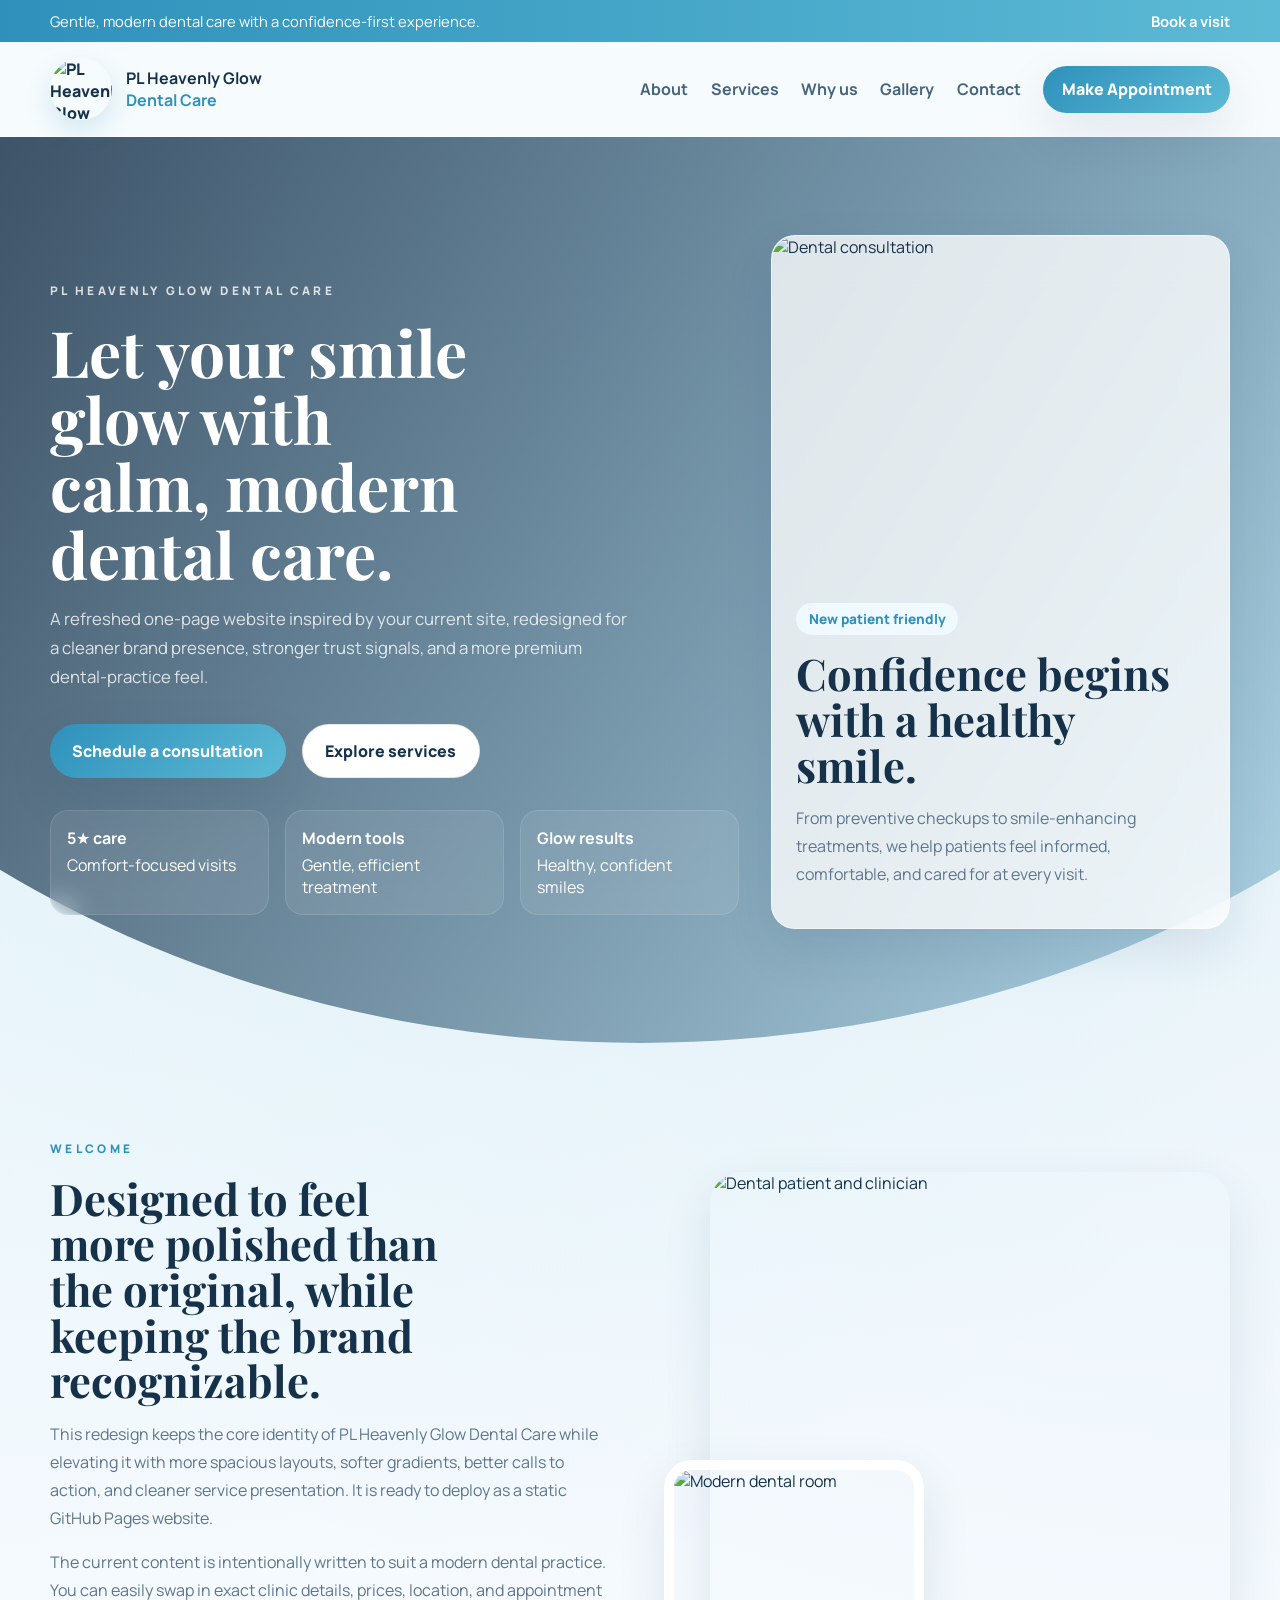
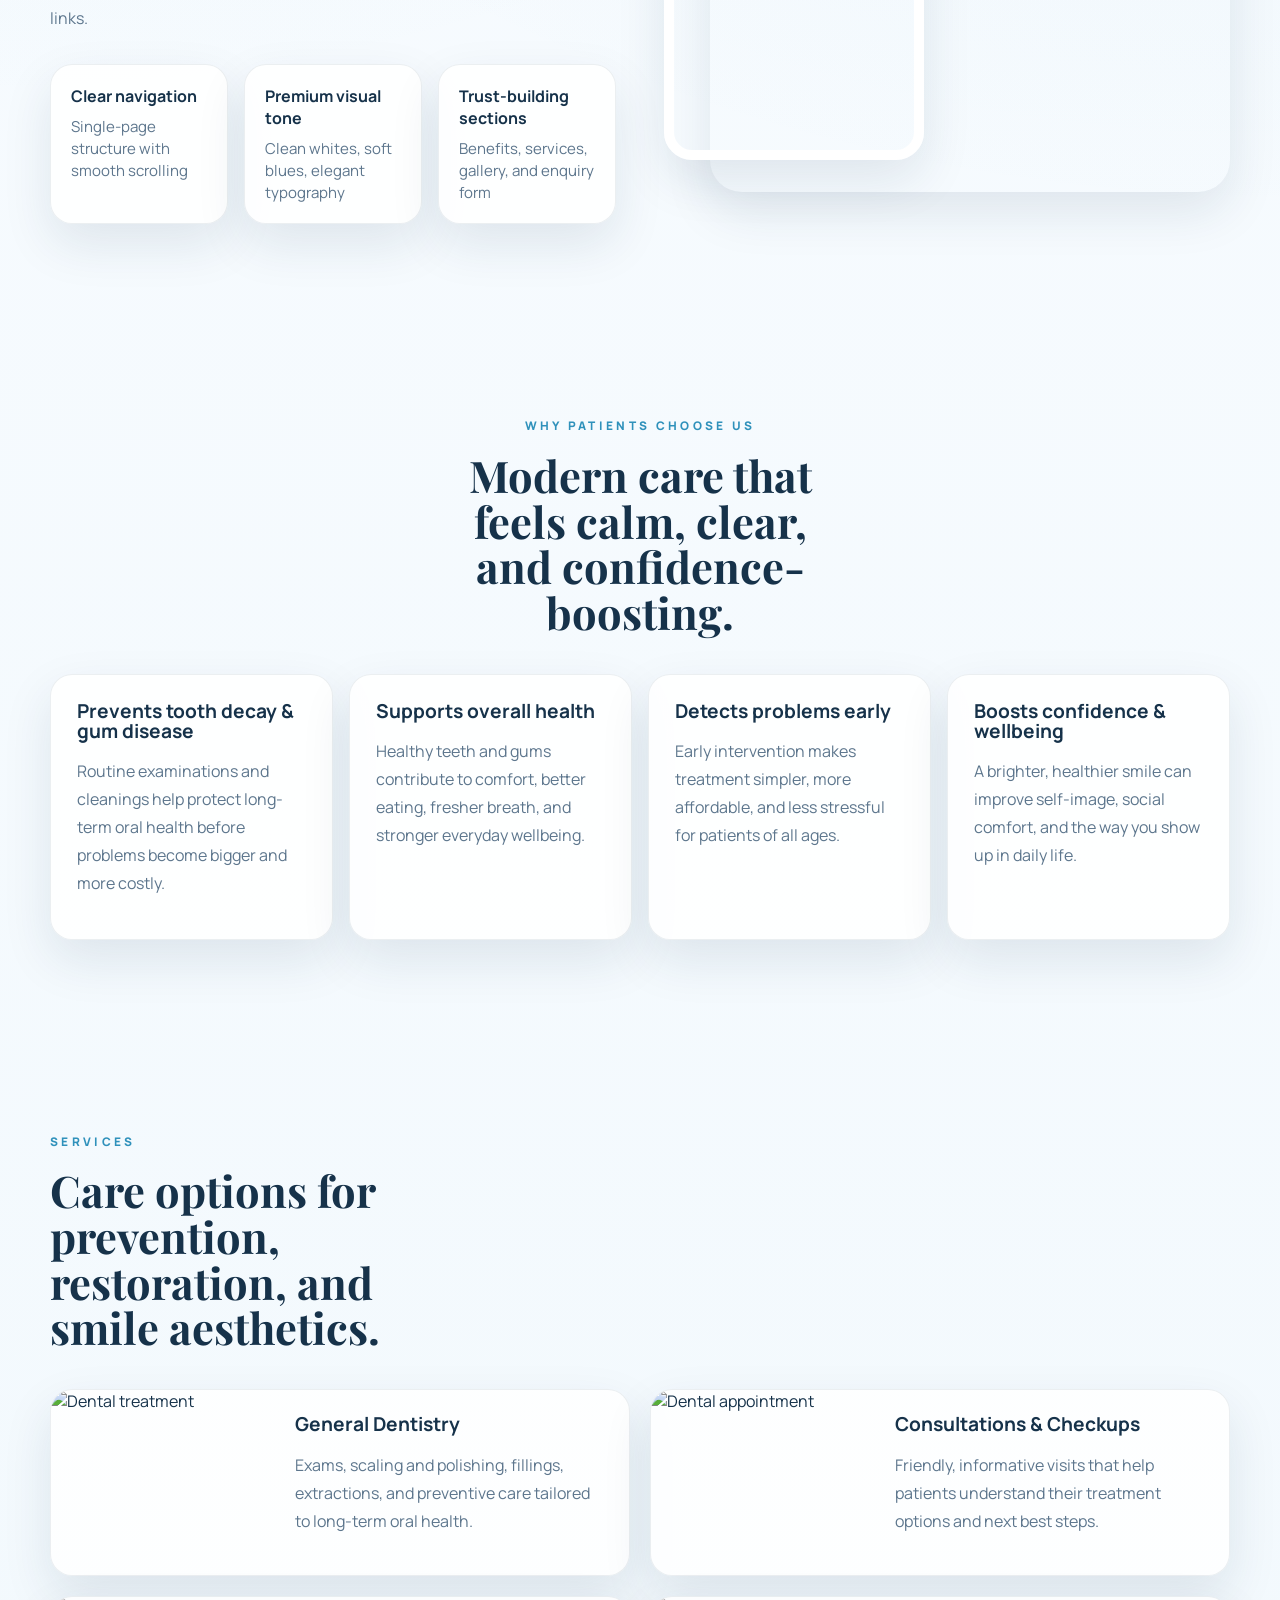
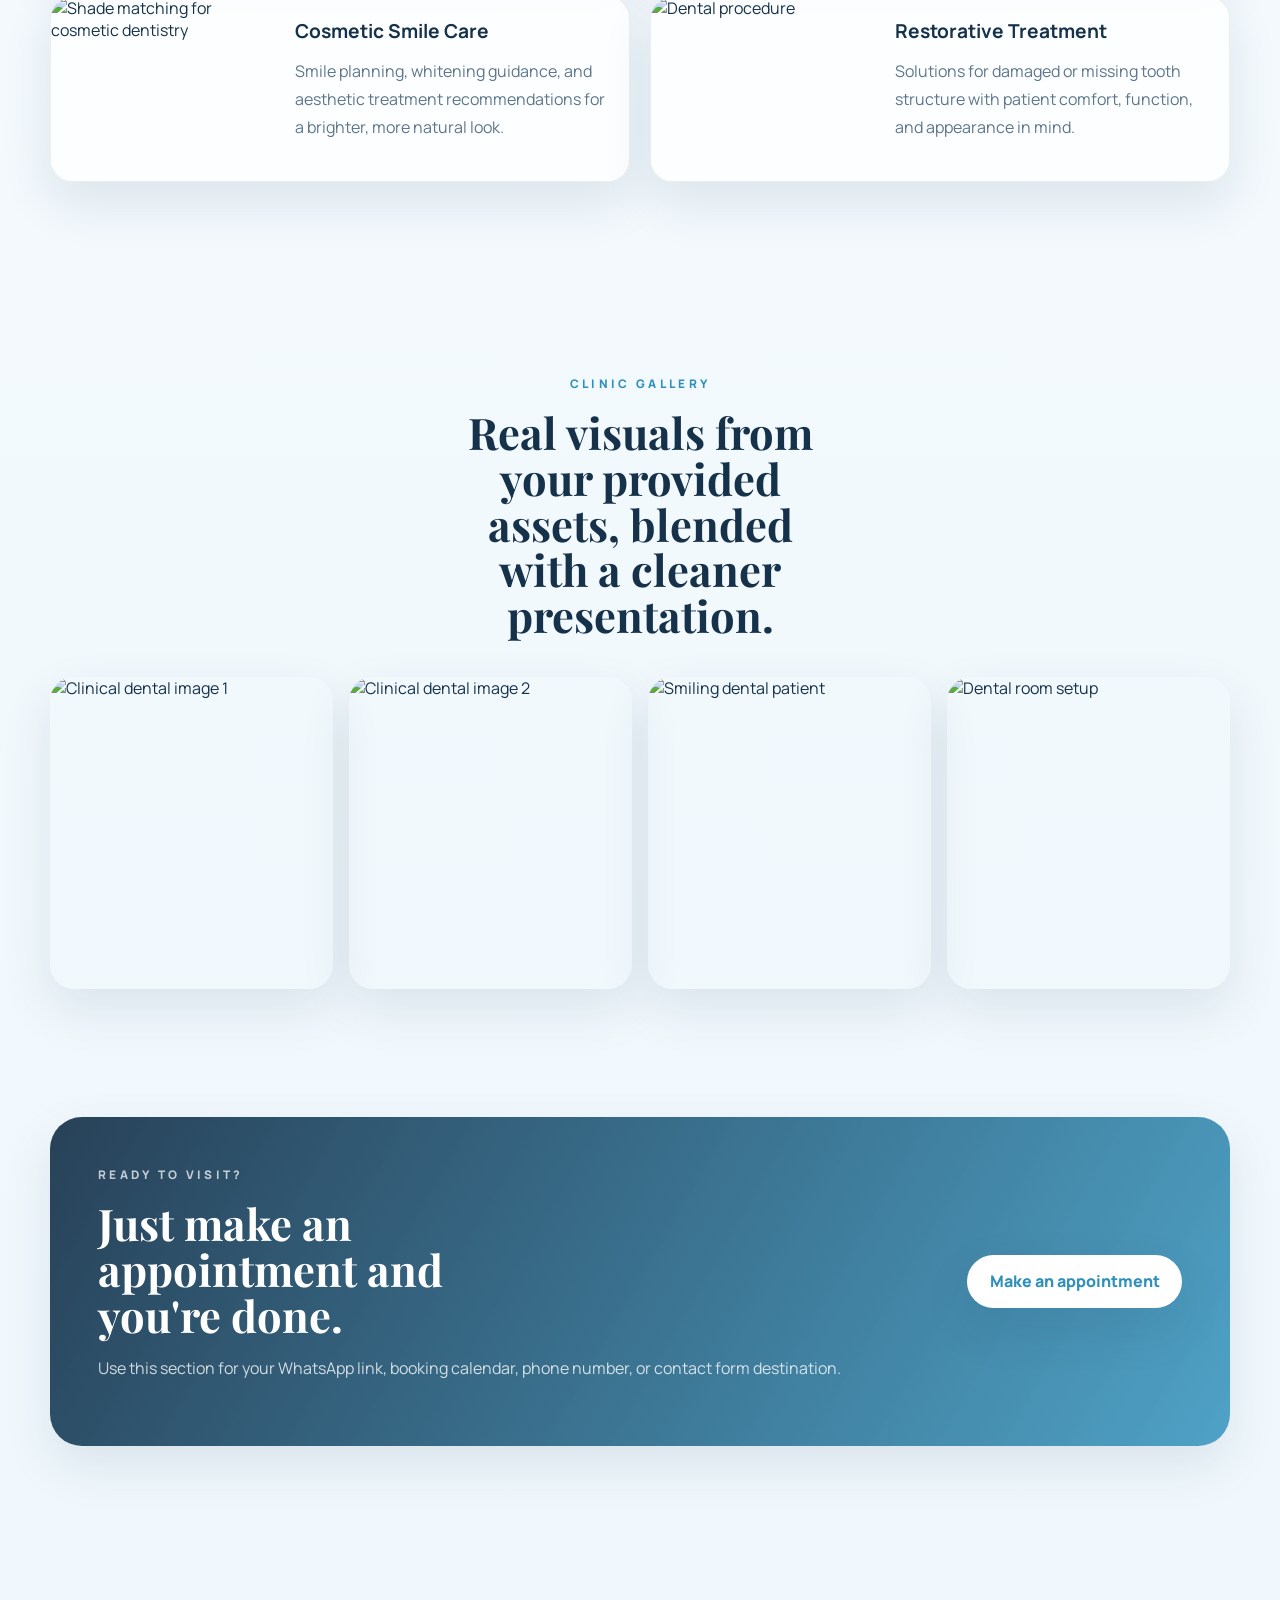
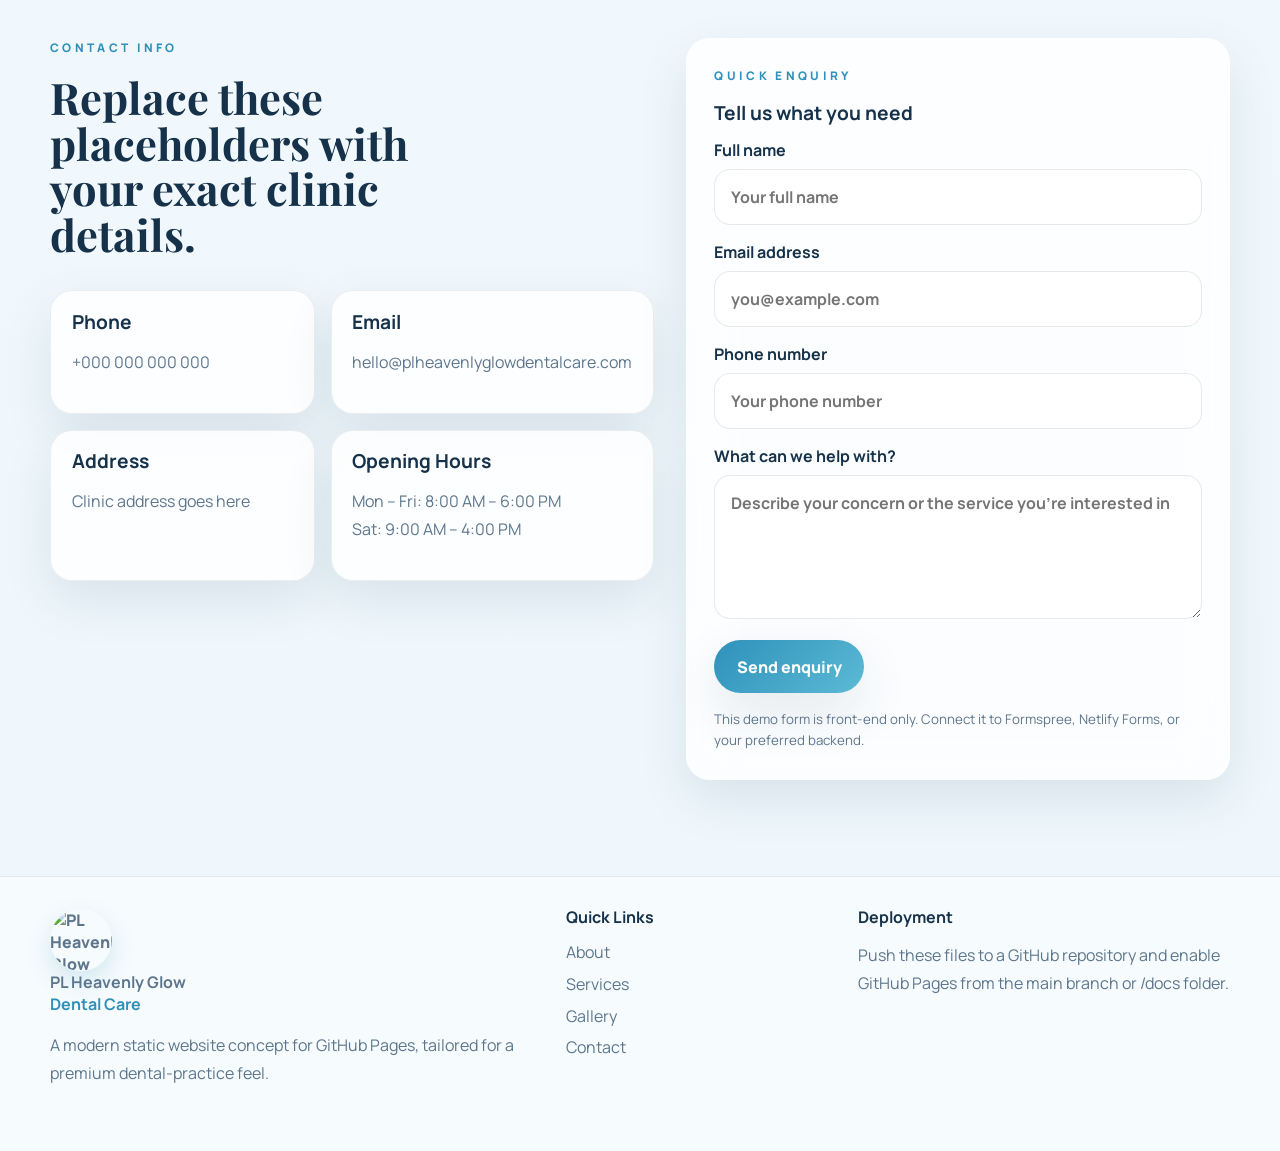
==== index.html @ 5d38bbb1 "Add files via upload" ====
<!doctype html>
<html lang="en">
<head>
  <meta charset="UTF-8" />
  <meta name="viewport" content="width=device-width, initial-scale=1.0" />
  <title>PL Heavenly Glow Dental Care</title>
  <meta name="description" content="Modern dental care website for PL Heavenly Glow Dental Care." />
  <link rel="preconnect" href="https://fonts.googleapis.com">
  <link rel="preconnect" href="https://fonts.gstatic.com" crossorigin>
  <link href="https://fonts.googleapis.com/css2?family=Manrope:wght@400;500;600;700;800&family=Playfair+Display:wght@600;700&display=swap" rel="stylesheet">
  <link rel="stylesheet" href="styles.css" />
</head>
<body>
  <div class="announcement-bar">
    <div class="container announcement-inner">
      <span>Gentle, modern dental care with a confidence-first experience.</span>
      <a href="#contact">Book a visit</a>
    </div>
  </div>

  <header class="site-header" id="top">
    <div class="container nav-wrap">
      <a class="brand" href="#top" aria-label="PL Heavenly Glow Dental Care home">
        <img src="assets/logo.jpg" alt="PL Heavenly Glow Dental Care logo" />
        <div>
          <strong>PL Heavenly Glow</strong>
          <span>Dental Care</span>
        </div>
      </a>

      <button class="menu-toggle" aria-label="Open menu" aria-expanded="false">☰</button>

      <nav class="site-nav">
        <a href="#about">About</a>
        <a href="#services">Services</a>
        <a href="#benefits">Why us</a>
        <a href="#gallery">Gallery</a>
        <a href="#contact">Contact</a>
        <a class="button button-sm" href="#contact">Make Appointment</a>
      </nav>
    </div>
  </header>

  <main>
    <section class="hero">
      <div class="hero-bg"></div>
      <div class="container hero-grid">
        <div class="hero-copy">
          <p class="eyebrow">PL HEAVENLY GLOW DENTAL CARE</p>
          <h1>Let your smile glow with calm, modern dental care.</h1>
          <p class="hero-text">A refreshed one-page website inspired by your current site, redesigned for a cleaner brand presence, stronger trust signals, and a more premium dental-practice feel.</p>
          <div class="hero-actions">
            <a class="button" href="#contact">Schedule a consultation</a>
            <a class="button button-secondary" href="#services">Explore services</a>
          </div>
          <div class="hero-metrics">
            <div><strong>5★ care</strong><span>Comfort-focused visits</span></div>
            <div><strong>Modern tools</strong><span>Gentle, efficient treatment</span></div>
            <div><strong>Glow results</strong><span>Healthy, confident smiles</span></div>
          </div>
        </div>

        <div class="hero-card glass-card">
          <div class="hero-card-media">
            <img src="assets/service-smile-consult.jpg" alt="Dental consultation" />
          </div>
          <div class="hero-card-body">
            <span class="chip">New patient friendly</span>
            <h2>Confidence begins with a healthy smile.</h2>
            <p>From preventive checkups to smile-enhancing treatments, we help patients feel informed, comfortable, and cared for at every visit.</p>
          </div>
        </div>
      </div>
    </section>

    <section class="section about" id="about">
      <div class="container split-grid">
        <div>
          <p class="eyebrow">WELCOME</p>
          <h2>Designed to feel more polished than the original, while keeping the brand recognizable.</h2>
          <p>This redesign keeps the core identity of PL Heavenly Glow Dental Care while elevating it with more spacious layouts, softer gradients, better calls to action, and cleaner service presentation. It is ready to deploy as a static GitHub Pages website.</p>
          <p>The current content is intentionally written to suit a modern dental practice. You can easily swap in exact clinic details, prices, location, and appointment links.</p>
          <div class="feature-list">
            <div>
              <strong>Clear navigation</strong>
              <span>Single-page structure with smooth scrolling</span>
            </div>
            <div>
              <strong>Premium visual tone</strong>
              <span>Clean whites, soft blues, elegant typography</span>
            </div>
            <div>
              <strong>Trust-building sections</strong>
              <span>Benefits, services, gallery, and enquiry form</span>
            </div>
          </div>
        </div>
        <div class="image-stack">
          <img class="large" src="assets/clinic-team.jpg" alt="Dental patient and clinician" />
          <img class="small" src="assets/clinic-chair.jpg" alt="Modern dental room" />
        </div>
      </div>
    </section>

    <section class="section benefits" id="benefits">
      <div class="container">
        <div class="section-heading center">
          <p class="eyebrow">WHY PATIENTS CHOOSE US</p>
          <h2>Modern care that feels calm, clear, and confidence-boosting.</h2>
        </div>
        <div class="benefit-grid">
          <article class="card">
            <h3>Prevents tooth decay & gum disease</h3>
            <p>Routine examinations and cleanings help protect long-term oral health before problems become bigger and more costly.</p>
          </article>
          <article class="card">
            <h3>Supports overall health</h3>
            <p>Healthy teeth and gums contribute to comfort, better eating, fresher breath, and stronger everyday wellbeing.</p>
          </article>
          <article class="card">
            <h3>Detects problems early</h3>
            <p>Early intervention makes treatment simpler, more affordable, and less stressful for patients of all ages.</p>
          </article>
          <article class="card">
            <h3>Boosts confidence & wellbeing</h3>
            <p>A brighter, healthier smile can improve self-image, social comfort, and the way you show up in daily life.</p>
          </article>
        </div>
      </div>
    </section>

    <section class="section services" id="services">
      <div class="container">
        <div class="section-heading">
          <p class="eyebrow">SERVICES</p>
          <h2>Care options for prevention, restoration, and smile aesthetics.</h2>
        </div>
        <div class="service-grid">
          <article class="service-card">
            <img src="assets/service-treatment.jpg" alt="Dental treatment" />
            <div>
              <h3>General Dentistry</h3>
              <p>Exams, scaling and polishing, fillings, extractions, and preventive care tailored to long-term oral health.</p>
            </div>
          </article>
          <article class="service-card">
            <img src="assets/assistant-patient.jpg" alt="Dental appointment" />
            <div>
              <h3>Consultations & Checkups</h3>
              <p>Friendly, informative visits that help patients understand their treatment options and next best steps.</p>
            </div>
          </article>
          <article class="service-card">
            <img src="assets/shade-match.jpg" alt="Shade matching for cosmetic dentistry" />
            <div>
              <h3>Cosmetic Smile Care</h3>
              <p>Smile planning, whitening guidance, and aesthetic treatment recommendations for a brighter, more natural look.</p>
            </div>
          </article>
          <article class="service-card">
            <img src="assets/patient-procedure.jpg" alt="Dental procedure" />
            <div>
              <h3>Restorative Treatment</h3>
              <p>Solutions for damaged or missing tooth structure with patient comfort, function, and appearance in mind.</p>
            </div>
          </article>
        </div>
      </div>
    </section>

    <section class="section gallery" id="gallery">
      <div class="container">
        <div class="section-heading center">
          <p class="eyebrow">CLINIC GALLERY</p>
          <h2>Real visuals from your provided assets, blended with a cleaner presentation.</h2>
        </div>
        <div class="gallery-grid">
          <img src="assets/clinical-before-1.jpg" alt="Clinical dental image 1" />
          <img src="assets/clinical-before-2.jpg" alt="Clinical dental image 2" />
          <img src="assets/service-smile-consult.jpg" alt="Smiling dental patient" />
          <img src="assets/clinic-chair.jpg" alt="Dental room setup" />
        </div>
      </div>
    </section>

    <section class="section cta-band">
      <div class="container cta-band-inner">
        <div>
          <p class="eyebrow light">READY TO VISIT?</p>
          <h2>Just make an appointment and you're done.</h2>
          <p>Use this section for your WhatsApp link, booking calendar, phone number, or contact form destination.</p>
        </div>
        <a class="button button-light" href="#contact">Make an appointment</a>
      </div>
    </section>

    <section class="section contact" id="contact">
      <div class="container contact-grid">
        <div>
          <p class="eyebrow">CONTACT INFO</p>
          <h2>Replace these placeholders with your exact clinic details.</h2>
          <div class="contact-cards">
            <div class="contact-card">
              <h3>Phone</h3>
              <p>+000 000 000 000</p>
            </div>
            <div class="contact-card">
              <h3>Email</h3>
              <p>hello@plheavenlyglowdentalcare.com</p>
            </div>
            <div class="contact-card">
              <h3>Address</h3>
              <p>Clinic address goes here</p>
            </div>
            <div class="contact-card">
              <h3>Opening Hours</h3>
              <p>Mon – Fri: 8:00 AM – 6:00 PM<br>Sat: 9:00 AM – 4:00 PM</p>
            </div>
          </div>
        </div>

        <form class="enquiry-form glass-card">
          <p class="eyebrow">QUICK ENQUIRY</p>
          <h3>Tell us what you need</h3>
          <label>
            Full name
            <input type="text" placeholder="Your full name" />
          </label>
          <label>
            Email address
            <input type="email" placeholder="you@example.com" />
          </label>
          <label>
            Phone number
            <input type="tel" placeholder="Your phone number" />
          </label>
          <label>
            What can we help with?
            <textarea rows="5" placeholder="Describe your concern or the service you're interested in"></textarea>
          </label>
          <button type="submit" class="button">Send enquiry</button>
          <small>This demo form is front-end only. Connect it to Formspree, Netlify Forms, or your preferred backend.</small>
        </form>
      </div>
    </section>
  </main>

  <footer class="site-footer">
    <div class="container footer-grid">
      <div>
        <a class="brand footer-brand" href="#top">
          <img src="assets/logo.jpg" alt="PL Heavenly Glow Dental Care logo" />
          <div>
            <strong>PL Heavenly Glow</strong>
            <span>Dental Care</span>
          </div>
        </a>
        <p>A modern static website concept for GitHub Pages, tailored for a premium dental-practice feel.</p>
      </div>
      <div>
        <h4>Quick Links</h4>
        <a href="#about">About</a>
        <a href="#services">Services</a>
        <a href="#gallery">Gallery</a>
        <a href="#contact">Contact</a>
      </div>
      <div>
        <h4>Deployment</h4>
        <p>Push these files to a GitHub repository and enable GitHub Pages from the main branch or /docs folder.</p>
      </div>
    </div>
  </footer>

  <script src="script.js"></script>
</body>
</html>
---- styles.css ----
:root {
  --bg: #f7fbff;
  --surface: rgba(255,255,255,0.78);
  --surface-solid: #ffffff;
  --text: #16324a;
  --muted: #5d768d;
  --line: rgba(22, 50, 74, 0.1);
  --primary: #5cbad5;
  --primary-deep: #2f91bb;
  --accent: #eff9ff;
  --shadow: 0 20px 50px rgba(22, 50, 74, 0.1);
  --radius: 24px;
  --radius-sm: 16px;
  --container: min(1180px, calc(100% - 2rem));
}

* { box-sizing: border-box; }
html { scroll-behavior: smooth; }
body {
  margin: 0;
  font-family: 'Manrope', system-ui, sans-serif;
  color: var(--text);
  background:
    radial-gradient(circle at top left, rgba(92,186,213,0.18), transparent 28%),
    radial-gradient(circle at top right, rgba(47,145,187,0.12), transparent 30%),
    linear-gradient(180deg, #f9fcff 0%, #eef7fc 100%);
}
img { max-width: 100%; display: block; }
a { color: inherit; text-decoration: none; }
button, input, textarea { font: inherit; }
.container { width: var(--container); margin: 0 auto; }
.section { padding: 6rem 0; }
.eyebrow {
  letter-spacing: 0.28em;
  text-transform: uppercase;
  color: var(--primary-deep);
  font-size: 0.74rem;
  font-weight: 800;
  margin: 0 0 1rem;
}
.eyebrow.light { color: rgba(255,255,255,0.72); }
h1, h2, h3, h4 { margin: 0; line-height: 1.05; }
h1, h2 { font-family: 'Playfair Display', serif; }
h1 { font-size: clamp(2.8rem, 5vw, 5rem); max-width: 11ch; }
h2 { font-size: clamp(2rem, 3.4vw, 3.2rem); max-width: 14ch; }
h3 { font-size: 1.2rem; margin-bottom: 0.75rem; }
p { color: var(--muted); line-height: 1.75; }

.announcement-bar {
  background: linear-gradient(90deg, var(--primary-deep), var(--primary));
  color: white;
  font-size: 0.92rem;
}
.announcement-inner {
  display: flex; justify-content: space-between; gap: 1rem;
  padding: 0.7rem 0; align-items: center;
}
.announcement-inner a { font-weight: 700; }

.site-header {
  position: sticky; top: 0; z-index: 50;
  backdrop-filter: blur(16px);
  background: rgba(255,255,255,0.76);
  border-bottom: 1px solid rgba(255,255,255,0.55);
}
.nav-wrap {
  display: flex; align-items: center; justify-content: space-between;
  padding: 1rem 0;
}
.brand {
  display: inline-flex; align-items: center; gap: 0.9rem; font-weight: 800;
}
.brand img {
  width: 62px; height: 62px; object-fit: cover; border-radius: 50%;
  box-shadow: 0 10px 25px rgba(47,145,187,0.18);
}
.brand span { display: block; color: var(--primary-deep); font-weight: 700; }
.site-nav {
  display: flex; align-items: center; gap: 1.4rem; font-weight: 700;
}
.site-nav a:not(.button) { color: #47647d; }
.menu-toggle {
  display: none; border: 0; background: white; width: 48px; height: 48px;
  border-radius: 14px; box-shadow: var(--shadow); font-size: 1.35rem;
}

.button {
  display: inline-flex; align-items: center; justify-content: center;
  border: 0; border-radius: 999px; padding: 0.95rem 1.4rem;
  background: linear-gradient(135deg, var(--primary-deep), var(--primary));
  color: white; font-weight: 800; box-shadow: var(--shadow);
}
.button:hover { transform: translateY(-1px); }
.button-sm { padding: 0.8rem 1.15rem; }
.button-secondary {
  background: white; color: var(--text); border: 1px solid var(--line); box-shadow: none;
}
.button-light { background: white; color: var(--primary-deep); }

.hero {
  position: relative; overflow: clip; padding: 4rem 0 5rem;
}
.hero-bg {
  position: absolute; inset: 0;
  background:
    linear-gradient(120deg, rgba(18,40,64,0.78), rgba(47,145,187,0.32)),
    url('assets/service-treatment.jpg') center/cover no-repeat;
  clip-path: ellipse(85% 100% at 50% 0%);
  min-height: 760px;
}
.hero-grid {
  position: relative;
  display: grid; grid-template-columns: 1.2fr 0.8fr; gap: 2rem; align-items: end;
  min-height: 690px;
}
.hero-copy { color: white; padding: 5rem 0 3rem; }
.hero-copy p { color: rgba(255,255,255,0.8); max-width: 58ch; }
.hero-text { font-size: 1.05rem; }
.hero-actions { display: flex; flex-wrap: wrap; gap: 1rem; margin: 2rem 0; }
.hero-metrics {
  display: grid; grid-template-columns: repeat(3, 1fr); gap: 1rem; margin-top: 2rem;
}
.hero-metrics div {
  background: rgba(255,255,255,0.08); border: 1px solid rgba(255,255,255,0.12);
  padding: 1rem; border-radius: 18px; backdrop-filter: blur(12px);
}
.hero-metrics strong { display: block; font-size: 1rem; margin-bottom: 0.3rem; }
.hero-card { align-self: center; }
.glass-card {
  background: rgba(255,255,255,0.78); backdrop-filter: blur(22px);
  border: 1px solid rgba(255,255,255,0.5); border-radius: var(--radius);
  box-shadow: var(--shadow);
}
.hero-card-media img {
  width: 100%; aspect-ratio: 4/3; object-fit: cover;
  border-radius: var(--radius) var(--radius) 0 0;
}
.hero-card-body { padding: 1.5rem; }
.chip {
  display: inline-flex; padding: 0.45rem 0.8rem; border-radius: 999px;
  background: var(--accent); color: var(--primary-deep); font-weight: 800; font-size: 0.85rem;
  margin-bottom: 1rem;
}

.split-grid {
  display: grid; grid-template-columns: 1fr 1fr; gap: 3rem; align-items: center;
}
.feature-list {
  display: grid; grid-template-columns: repeat(3, 1fr); gap: 1rem; margin-top: 2rem;
}
.feature-list div, .card, .service-card, .contact-card {
  background: rgba(255,255,255,0.84); border: 1px solid rgba(22,50,74,0.08);
  border-radius: 22px; box-shadow: var(--shadow);
}
.feature-list div { padding: 1.25rem; }
.feature-list strong { display: block; margin-bottom: 0.5rem; }
.feature-list span { color: var(--muted); font-size: 0.94rem; }
.image-stack { position: relative; min-height: 620px; }
.image-stack .large {
  width: min(100%, 520px); height: 620px; object-fit: cover; border-radius: 32px;
  margin-left: auto; box-shadow: var(--shadow);
}
.image-stack .small {
  position: absolute; left: 0; bottom: 2rem; width: 260px; height: 300px;
  object-fit: cover; border-radius: 28px; border: 10px solid white; box-shadow: var(--shadow);
}

.section-heading { margin-bottom: 2.4rem; }
.section-heading.center { text-align: center; }
.section-heading.center h2 { margin-left: auto; margin-right: auto; }
.benefit-grid {
  display: grid; grid-template-columns: repeat(4, 1fr); gap: 1rem;
}
.card { padding: 1.6rem; }

.service-grid {
  display: grid; grid-template-columns: repeat(2, 1fr); gap: 1.25rem;
}
.service-card {
  overflow: hidden; display: grid; grid-template-columns: 220px 1fr; align-items: stretch;
}
.service-card img { width: 100%; height: 100%; object-fit: cover; }
.service-card div { padding: 1.5rem; }

.gallery-grid {
  display: grid; grid-template-columns: repeat(4, 1fr); gap: 1rem;
}
.gallery-grid img {
  border-radius: 24px; aspect-ratio: 1 / 1.1; object-fit: cover; box-shadow: var(--shadow);
}

.cta-band { padding-top: 2rem; }
.cta-band-inner {
  background:
    linear-gradient(120deg, rgba(22,50,74,0.92), rgba(47,145,187,0.84)),
    url('assets/clinic-team.jpg') center/cover no-repeat;
  color: white; border-radius: 32px; padding: 3rem;
  display: flex; align-items: center; justify-content: space-between; gap: 2rem;
  box-shadow: var(--shadow);
}
.cta-band-inner p { color: rgba(255,255,255,0.78); }

.contact-grid {
  display: grid; grid-template-columns: 1fr 0.9fr; gap: 2rem; align-items: start;
}
.contact-cards {
  display: grid; grid-template-columns: repeat(2, 1fr); gap: 1rem; margin-top: 2rem;
}
.contact-card { padding: 1.3rem; }
.enquiry-form { padding: 1.7rem; }
.enquiry-form h3 { margin-bottom: 1rem; }
.enquiry-form label {
  display: block; font-weight: 700; margin-bottom: 1rem; color: var(--text);
}
.enquiry-form input,
.enquiry-form textarea {
  width: 100%; margin-top: 0.5rem; padding: 1rem 1rem;
  border-radius: 16px; border: 1px solid var(--line); background: rgba(255,255,255,0.92);
}
.enquiry-form small { display: block; color: var(--muted); margin-top: 1rem; line-height: 1.6; }

.site-footer {
  padding: 2rem 0 3rem; border-top: 1px solid rgba(22,50,74,0.08);
  background: rgba(255,255,255,0.5);
}
.footer-grid {
  display: grid; grid-template-columns: 1.3fr 0.7fr 1fr; gap: 2rem;
}
.footer-grid h4 { margin-bottom: 1rem; }
.footer-grid a { display: block; margin-bottom: 0.6rem; color: var(--muted); }
.footer-brand { margin-bottom: 1rem; }

@media (max-width: 1060px) {
  .hero-grid,
  .split-grid,
  .contact-grid,
  .footer-grid,
  .service-grid,
  .benefit-grid,
  .gallery-grid,
  .contact-cards,
  .feature-list { grid-template-columns: 1fr 1fr; }
  .hero-grid { min-height: unset; padding-top: 2rem; }
  .hero-card { max-width: 520px; }
  .hero-metrics { grid-template-columns: 1fr; }
}

@media (max-width: 860px) {
  .announcement-inner { justify-content: center; text-align: center; }
  .menu-toggle { display: inline-grid; place-items: center; }
  .site-nav {
    position: absolute; top: calc(100% + 0.6rem); left: 1rem; right: 1rem;
    flex-direction: column; align-items: stretch; padding: 1rem;
    background: rgba(255,255,255,0.94); border: 1px solid rgba(22,50,74,0.08);
    border-radius: 22px; box-shadow: var(--shadow); display: none;
  }
  .site-nav.open { display: flex; }
  .hero-bg { clip-path: none; min-height: 100%; }
  .hero-grid,
  .split-grid,
  .contact-grid,
  .service-grid,
  .benefit-grid,
  .gallery-grid,
  .contact-cards,
  .feature-list,
  .footer-grid { grid-template-columns: 1fr; }
  .service-card { grid-template-columns: 1fr; }
  .image-stack { min-height: auto; }
  .image-stack .large { height: 420px; }
  .image-stack .small {
    position: relative; width: min(100%, 220px); height: 220px; left: auto; bottom: auto;
    margin-top: -4rem; margin-left: 1rem;
  }
  .cta-band-inner { flex-direction: column; align-items: flex-start; }
  h1 { max-width: 12ch; }
  .section { padding: 4.5rem 0; }
}
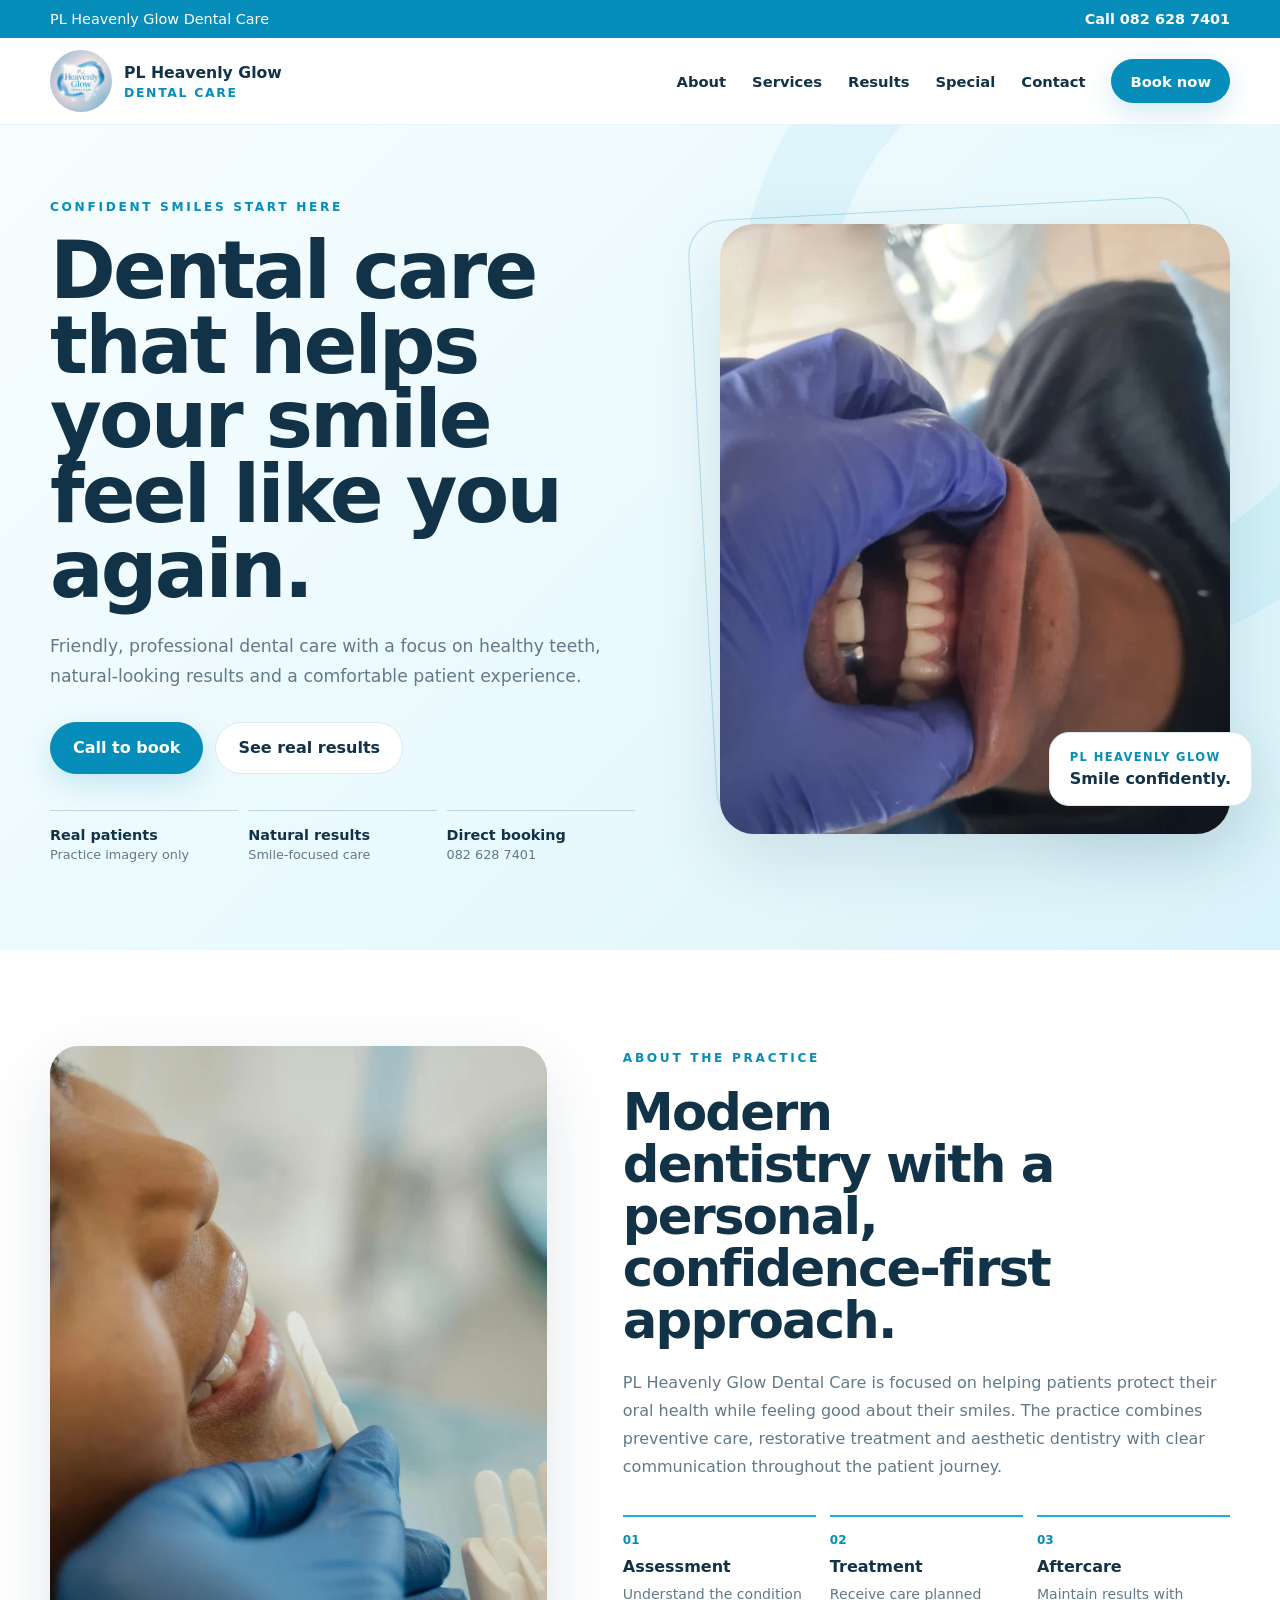
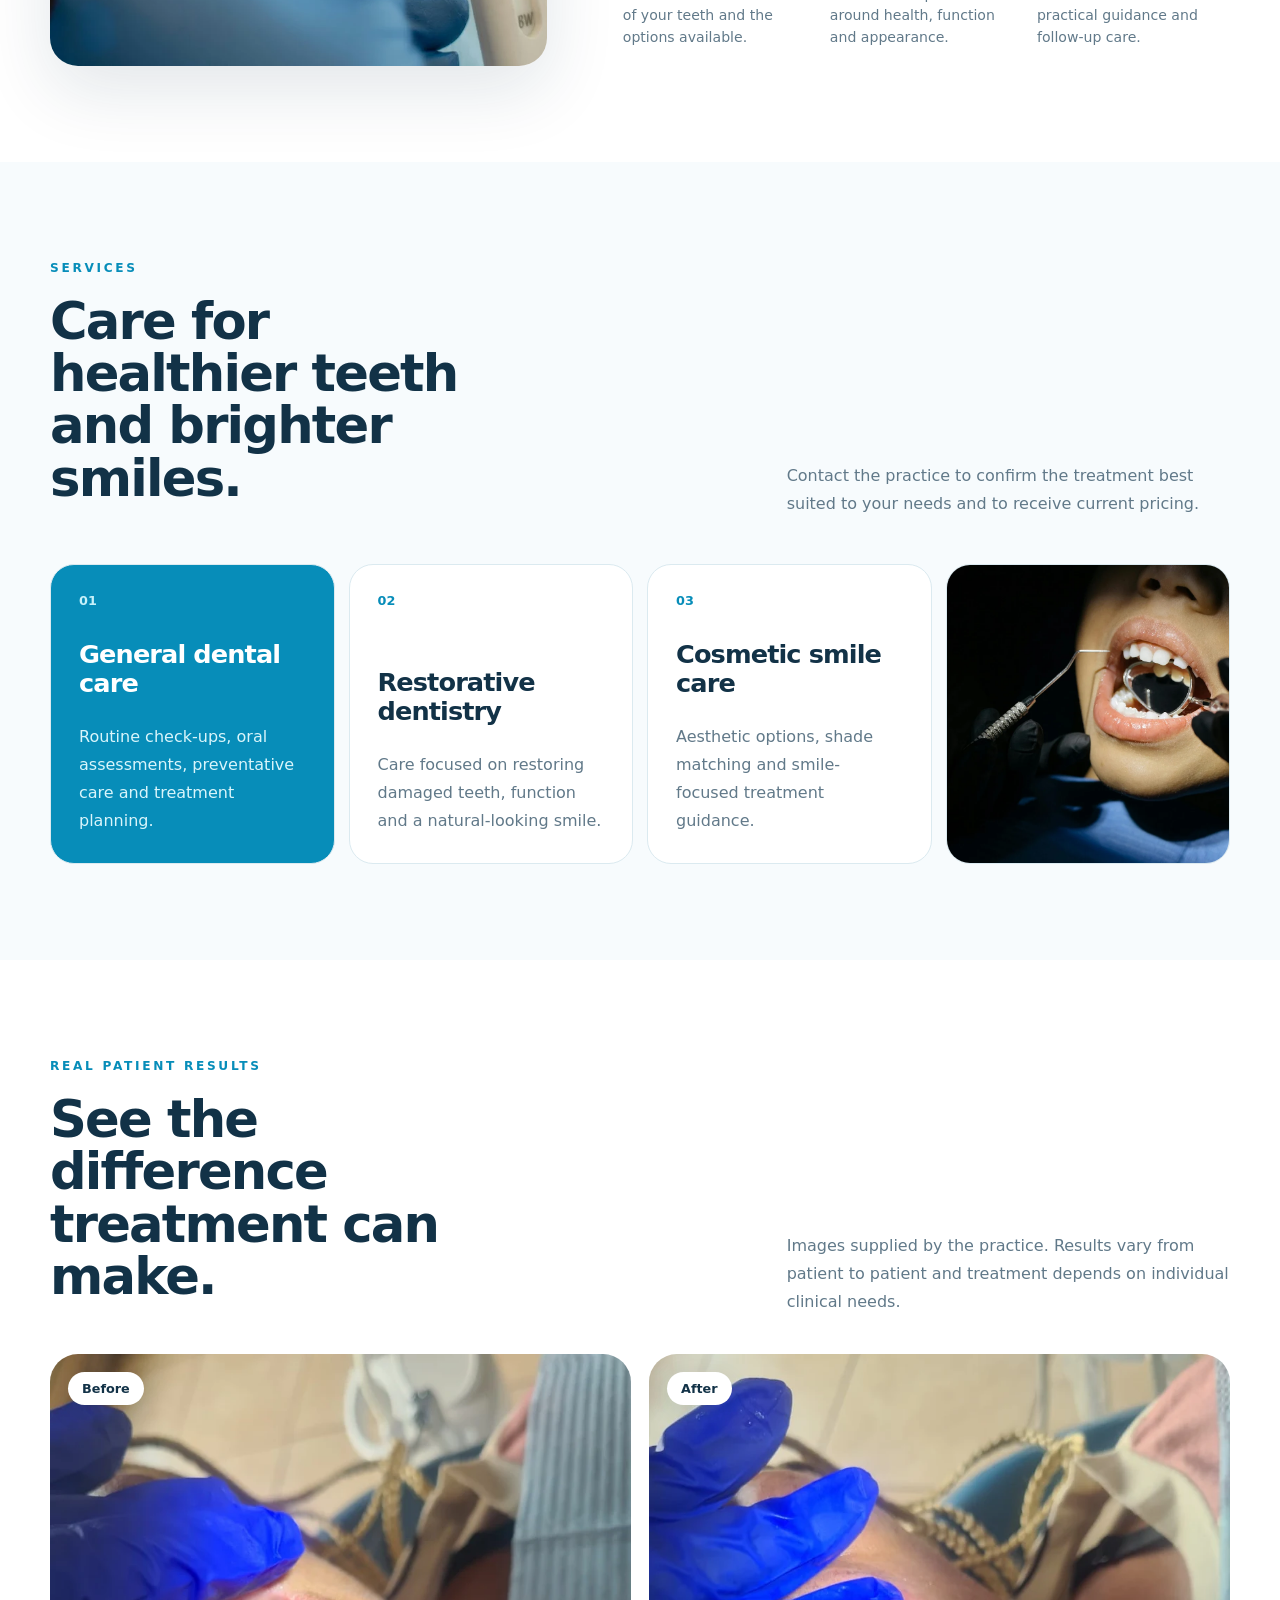
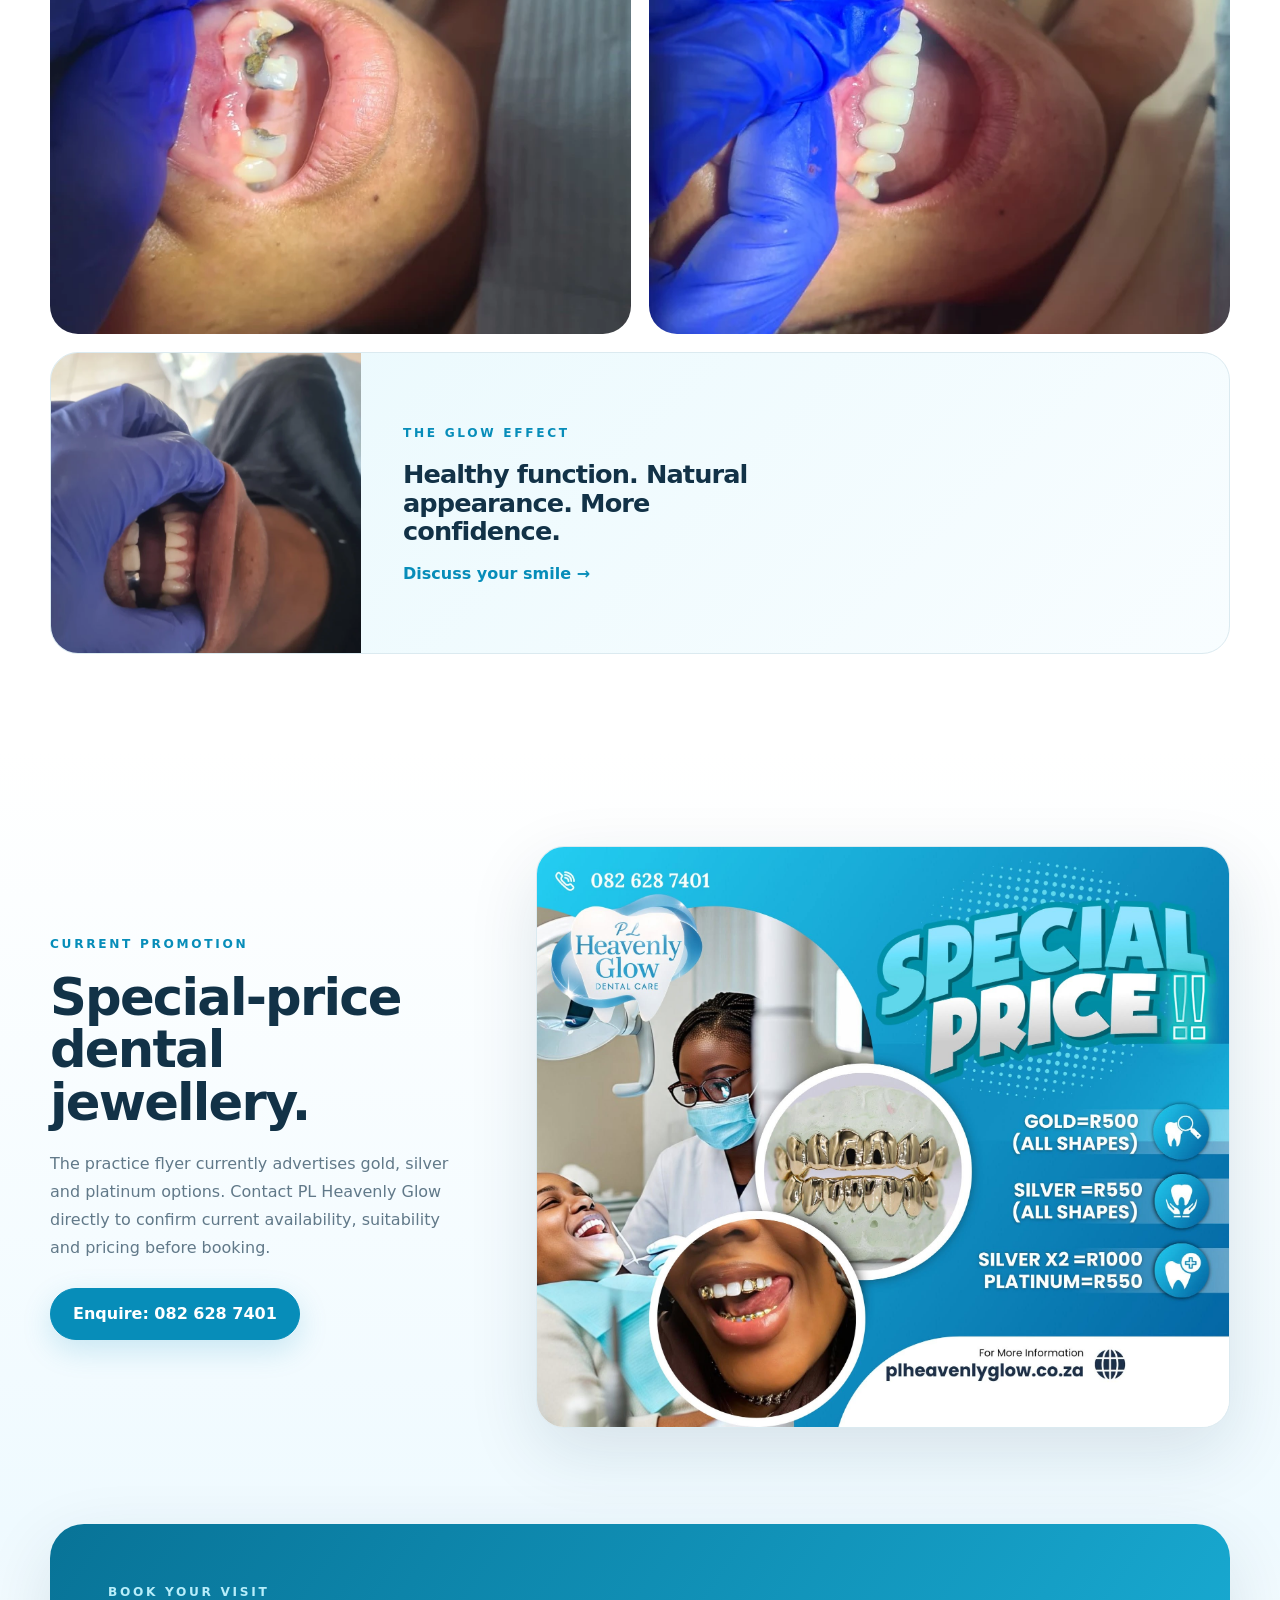
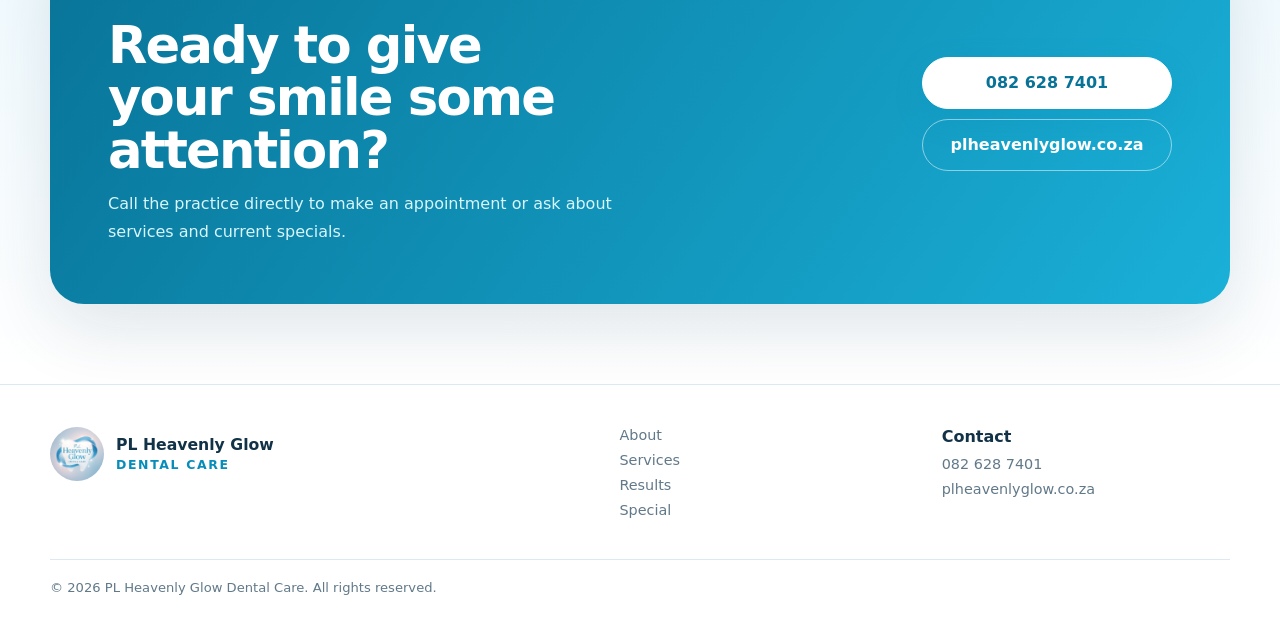
==== commit 2e5bdf93: "update" ====
--- a/index.html
+++ b/index.html
@@ -3,128 +3,87 @@
 <head>
   <meta charset="UTF-8" />
   <meta name="viewport" content="width=device-width, initial-scale=1.0" />
+  <meta name="theme-color" content="#139fc8" />
   <title>PL Heavenly Glow Dental Care</title>
-  <meta name="description" content="Modern dental care website for PL Heavenly Glow Dental Care." />
-  <link rel="preconnect" href="https://fonts.googleapis.com">
-  <link rel="preconnect" href="https://fonts.gstatic.com" crossorigin>
-  <link href="https://fonts.googleapis.com/css2?family=Manrope:wght@400;500;600;700;800&family=Playfair+Display:wght@600;700&display=swap" rel="stylesheet">
+  <meta name="description" content="PL Heavenly Glow Dental Care — modern dental care, smile restoration and cosmetic dental services." />
   <link rel="stylesheet" href="styles.css" />
 </head>
 <body>
-  <div class="announcement-bar">
-    <div class="container announcement-inner">
-      <span>Gentle, modern dental care with a confidence-first experience.</span>
-      <a href="#contact">Book a visit</a>
+  <a class="skip-link" href="#main">Skip to content</a>
+
+  <div class="topbar">
+    <div class="container topbar-inner">
+      <span>PL Heavenly Glow Dental Care</span>
+      <a href="tel:+27826287401">Call 082 628 7401</a>
     </div>
   </div>
 
   <header class="site-header" id="top">
     <div class="container nav-wrap">
       <a class="brand" href="#top" aria-label="PL Heavenly Glow Dental Care home">
-        <img src="assets/logo.jpg" alt="PL Heavenly Glow Dental Care logo" />
-        <div>
+        <img src="assets/logo.png" alt="PL Heavenly Glow Dental Care logo" />
+        <div class="brand-text">
           <strong>PL Heavenly Glow</strong>
           <span>Dental Care</span>
         </div>
       </a>
 
-      <button class="menu-toggle" aria-label="Open menu" aria-expanded="false">☰</button>
-
-      <nav class="site-nav">
+      <button class="menu-toggle" aria-label="Open navigation" aria-expanded="false">Menu</button>
+      <nav class="site-nav" aria-label="Main navigation">
         <a href="#about">About</a>
         <a href="#services">Services</a>
-        <a href="#benefits">Why us</a>
-        <a href="#gallery">Gallery</a>
+        <a href="#results">Results</a>
+        <a href="#special">Special</a>
         <a href="#contact">Contact</a>
-        <a class="button button-sm" href="#contact">Make Appointment</a>
+        <a class="button button-small" href="tel:+27826287401">Book now</a>
       </nav>
     </div>
   </header>
 
-  <main>
+  <main id="main">
     <section class="hero">
-      <div class="hero-bg"></div>
       <div class="container hero-grid">
         <div class="hero-copy">
-          <p class="eyebrow">PL HEAVENLY GLOW DENTAL CARE</p>
-          <h1>Let your smile glow with calm, modern dental care.</h1>
-          <p class="hero-text">A refreshed one-page website inspired by your current site, redesigned for a cleaner brand presence, stronger trust signals, and a more premium dental-practice feel.</p>
+          <p class="eyebrow">CONFIDENT SMILES START HERE</p>
+          <h1>Dental care that helps your smile feel like you again.</h1>
+          <p class="hero-lead">Friendly, professional dental care with a focus on healthy teeth, natural-looking results and a comfortable patient experience.</p>
           <div class="hero-actions">
-            <a class="button" href="#contact">Schedule a consultation</a>
-            <a class="button button-secondary" href="#services">Explore services</a>
-          </div>
-          <div class="hero-metrics">
-            <div><strong>5★ care</strong><span>Comfort-focused visits</span></div>
-            <div><strong>Modern tools</strong><span>Gentle, efficient treatment</span></div>
-            <div><strong>Glow results</strong><span>Healthy, confident smiles</span></div>
-          </div>
-        </div>
-
-        <div class="hero-card glass-card">
-          <div class="hero-card-media">
-            <img src="assets/service-smile-consult.jpg" alt="Dental consultation" />
-          </div>
-          <div class="hero-card-body">
-            <span class="chip">New patient friendly</span>
-            <h2>Confidence begins with a healthy smile.</h2>
-            <p>From preventive checkups to smile-enhancing treatments, we help patients feel informed, comfortable, and cared for at every visit.</p>
-          </div>
-        </div>
-      </div>
-    </section>
-
-    <section class="section about" id="about">
-      <div class="container split-grid">
-        <div>
-          <p class="eyebrow">WELCOME</p>
-          <h2>Designed to feel more polished than the original, while keeping the brand recognizable.</h2>
-          <p>This redesign keeps the core identity of PL Heavenly Glow Dental Care while elevating it with more spacious layouts, softer gradients, better calls to action, and cleaner service presentation. It is ready to deploy as a static GitHub Pages website.</p>
-          <p>The current content is intentionally written to suit a modern dental practice. You can easily swap in exact clinic details, prices, location, and appointment links.</p>
-          <div class="feature-list">
-            <div>
-              <strong>Clear navigation</strong>
-              <span>Single-page structure with smooth scrolling</span>
+            <a class="button" href="tel:+27826287401">Call to book</a>
+            <a class="button button-ghost" href="#results">See real results</a>
+          </div>
+          <div class="trust-row" aria-label="Practice highlights">
+            <div><strong>Real patients</strong><span>Practice imagery only</span></div>
+            <div><strong>Natural results</strong><span>Smile-focused care</span></div>
+            <div><strong>Direct booking</strong><span>082 628 7401</span></div>
+          </div>
+        </div>
+
+        <div class="hero-visual">
+          <div class="hero-photo-wrap">
+            <img src="assets/smile-result.png" alt="Patient smile result at PL Heavenly Glow Dental Care" />
+            <div class="floating-card">
+              <span>PL Heavenly Glow</span>
+              <strong>Smile confidently.</strong>
             </div>
-            <div>
-              <strong>Premium visual tone</strong>
-              <span>Clean whites, soft blues, elegant typography</span>
-            </div>
-            <div>
-              <strong>Trust-building sections</strong>
-              <span>Benefits, services, gallery, and enquiry form</span>
-            </div>
-          </div>
-        </div>
-        <div class="image-stack">
-          <img class="large" src="assets/clinic-team.jpg" alt="Dental patient and clinician" />
-          <img class="small" src="assets/clinic-chair.jpg" alt="Modern dental room" />
-        </div>
-      </div>
-    </section>
-
-    <section class="section benefits" id="benefits">
-      <div class="container">
-        <div class="section-heading center">
-          <p class="eyebrow">WHY PATIENTS CHOOSE US</p>
-          <h2>Modern care that feels calm, clear, and confidence-boosting.</h2>
-        </div>
-        <div class="benefit-grid">
-          <article class="card">
-            <h3>Prevents tooth decay & gum disease</h3>
-            <p>Routine examinations and cleanings help protect long-term oral health before problems become bigger and more costly.</p>
-          </article>
-          <article class="card">
-            <h3>Supports overall health</h3>
-            <p>Healthy teeth and gums contribute to comfort, better eating, fresher breath, and stronger everyday wellbeing.</p>
-          </article>
-          <article class="card">
-            <h3>Detects problems early</h3>
-            <p>Early intervention makes treatment simpler, more affordable, and less stressful for patients of all ages.</p>
-          </article>
-          <article class="card">
-            <h3>Boosts confidence & wellbeing</h3>
-            <p>A brighter, healthier smile can improve self-image, social comfort, and the way you show up in daily life.</p>
-          </article>
+          </div>
+        </div>
+      </div>
+    </section>
+
+    <section class="section intro" id="about">
+      <div class="container intro-grid">
+        <div class="intro-image">
+          <img src="assets/shade-match.png" alt="Dental shade matching during a cosmetic consultation" />
+        </div>
+        <div class="intro-copy">
+          <p class="eyebrow">ABOUT THE PRACTICE</p>
+          <h2>Modern dentistry with a personal, confidence-first approach.</h2>
+          <p>PL Heavenly Glow Dental Care is focused on helping patients protect their oral health while feeling good about their smiles. The practice combines preventive care, restorative treatment and aesthetic dentistry with clear communication throughout the patient journey.</p>
+          <div class="mini-grid">
+            <div><span>01</span><strong>Assessment</strong><p>Understand the condition of your teeth and the options available.</p></div>
+            <div><span>02</span><strong>Treatment</strong><p>Receive care planned around health, function and appearance.</p></div>
+            <div><span>03</span><strong>Aftercare</strong><p>Maintain results with practical guidance and follow-up care.</p></div>
+          </div>
         </div>
       </div>
     </section>
@@ -132,143 +91,116 @@
     <section class="section services" id="services">
       <div class="container">
         <div class="section-heading">
-          <p class="eyebrow">SERVICES</p>
-          <h2>Care options for prevention, restoration, and smile aesthetics.</h2>
-        </div>
-        <div class="service-grid">
+          <div>
+            <p class="eyebrow">SERVICES</p>
+            <h2>Care for healthier teeth and brighter smiles.</h2>
+          </div>
+          <p>Contact the practice to confirm the treatment best suited to your needs and to receive current pricing.</p>
+        </div>
+
+        <div class="services-grid">
+          <article class="service-card featured">
+            <div class="service-number">01</div>
+            <h3>General dental care</h3>
+            <p>Routine check-ups, oral assessments, preventative care and treatment planning.</p>
+          </article>
           <article class="service-card">
-            <img src="assets/service-treatment.jpg" alt="Dental treatment" />
-            <div>
-              <h3>General Dentistry</h3>
-              <p>Exams, scaling and polishing, fillings, extractions, and preventive care tailored to long-term oral health.</p>
-            </div>
+            <div class="service-number">02</div>
+            <h3>Restorative dentistry</h3>
+            <p>Care focused on restoring damaged teeth, function and a natural-looking smile.</p>
           </article>
           <article class="service-card">
-            <img src="assets/assistant-patient.jpg" alt="Dental appointment" />
-            <div>
-              <h3>Consultations & Checkups</h3>
-              <p>Friendly, informative visits that help patients understand their treatment options and next best steps.</p>
-            </div>
-          </article>
-          <article class="service-card">
-            <img src="assets/shade-match.jpg" alt="Shade matching for cosmetic dentistry" />
-            <div>
-              <h3>Cosmetic Smile Care</h3>
-              <p>Smile planning, whitening guidance, and aesthetic treatment recommendations for a brighter, more natural look.</p>
-            </div>
-          </article>
-          <article class="service-card">
-            <img src="assets/patient-procedure.jpg" alt="Dental procedure" />
-            <div>
-              <h3>Restorative Treatment</h3>
-              <p>Solutions for damaged or missing tooth structure with patient comfort, function, and appearance in mind.</p>
-            </div>
-          </article>
-        </div>
-      </div>
-    </section>
-
-    <section class="section gallery" id="gallery">
+            <div class="service-number">03</div>
+            <h3>Cosmetic smile care</h3>
+            <p>Aesthetic options, shade matching and smile-focused treatment guidance.</p>
+          </article>
+          <article class="service-card image-card">
+            <img src="assets/dental-exam.png" alt="Dental examination with mirror and probe" />
+          </article>
+        </div>
+      </div>
+    </section>
+
+    <section class="section results" id="results">
       <div class="container">
-        <div class="section-heading center">
-          <p class="eyebrow">CLINIC GALLERY</p>
-          <h2>Real visuals from your provided assets, blended with a cleaner presentation.</h2>
-        </div>
-        <div class="gallery-grid">
-          <img src="assets/clinical-before-1.jpg" alt="Clinical dental image 1" />
-          <img src="assets/clinical-before-2.jpg" alt="Clinical dental image 2" />
-          <img src="assets/service-smile-consult.jpg" alt="Smiling dental patient" />
-          <img src="assets/clinic-chair.jpg" alt="Dental room setup" />
-        </div>
-      </div>
-    </section>
-
-    <section class="section cta-band">
-      <div class="container cta-band-inner">
+        <div class="section-heading results-heading">
+          <div>
+            <p class="eyebrow">REAL PATIENT RESULTS</p>
+            <h2>See the difference treatment can make.</h2>
+          </div>
+          <p>Images supplied by the practice. Results vary from patient to patient and treatment depends on individual clinical needs.</p>
+        </div>
+
+        <div class="before-after">
+          <figure>
+            <div class="result-label">Before</div>
+            <img src="assets/case-before.png" alt="Patient teeth before restorative dental treatment" />
+          </figure>
+          <figure>
+            <div class="result-label">After</div>
+            <img src="assets/case-after.png" alt="Patient teeth after restorative dental treatment" />
+          </figure>
+        </div>
+
+        <div class="result-banner">
+          <img src="assets/smile-result.png" alt="Another completed smile result" />
+          <div>
+            <p class="eyebrow">THE GLOW EFFECT</p>
+            <h3>Healthy function. Natural appearance. More confidence.</h3>
+            <a class="text-link" href="tel:+27826287401">Discuss your smile →</a>
+          </div>
+        </div>
+      </div>
+    </section>
+
+    <section class="section special" id="special">
+      <div class="container special-grid">
+        <div class="special-copy">
+          <p class="eyebrow">CURRENT PROMOTION</p>
+          <h2>Special-price dental jewellery.</h2>
+          <p>The practice flyer currently advertises gold, silver and platinum options. Contact PL Heavenly Glow directly to confirm current availability, suitability and pricing before booking.</p>
+          <a class="button" href="tel:+27826287401">Enquire: 082 628 7401</a>
+        </div>
+        <a class="special-poster" href="assets/special-price.png" target="_blank" rel="noopener" aria-label="Open the special price poster full size">
+          <img src="assets/special-price.png" alt="PL Heavenly Glow Dental Care special price promotion" />
+        </a>
+      </div>
+    </section>
+
+    <section class="contact" id="contact">
+      <div class="container contact-panel">
         <div>
-          <p class="eyebrow light">READY TO VISIT?</p>
-          <h2>Just make an appointment and you're done.</h2>
-          <p>Use this section for your WhatsApp link, booking calendar, phone number, or contact form destination.</p>
-        </div>
-        <a class="button button-light" href="#contact">Make an appointment</a>
-      </div>
-    </section>
-
-    <section class="section contact" id="contact">
-      <div class="container contact-grid">
-        <div>
-          <p class="eyebrow">CONTACT INFO</p>
-          <h2>Replace these placeholders with your exact clinic details.</h2>
-          <div class="contact-cards">
-            <div class="contact-card">
-              <h3>Phone</h3>
-              <p>+000 000 000 000</p>
-            </div>
-            <div class="contact-card">
-              <h3>Email</h3>
-              <p>hello@plheavenlyglowdentalcare.com</p>
-            </div>
-            <div class="contact-card">
-              <h3>Address</h3>
-              <p>Clinic address goes here</p>
-            </div>
-            <div class="contact-card">
-              <h3>Opening Hours</h3>
-              <p>Mon – Fri: 8:00 AM – 6:00 PM<br>Sat: 9:00 AM – 4:00 PM</p>
-            </div>
-          </div>
-        </div>
-
-        <form class="enquiry-form glass-card">
-          <p class="eyebrow">QUICK ENQUIRY</p>
-          <h3>Tell us what you need</h3>
-          <label>
-            Full name
-            <input type="text" placeholder="Your full name" />
-          </label>
-          <label>
-            Email address
-            <input type="email" placeholder="you@example.com" />
-          </label>
-          <label>
-            Phone number
-            <input type="tel" placeholder="Your phone number" />
-          </label>
-          <label>
-            What can we help with?
-            <textarea rows="5" placeholder="Describe your concern or the service you're interested in"></textarea>
-          </label>
-          <button type="submit" class="button">Send enquiry</button>
-          <small>This demo form is front-end only. Connect it to Formspree, Netlify Forms, or your preferred backend.</small>
-        </form>
+          <p class="eyebrow light">BOOK YOUR VISIT</p>
+          <h2>Ready to give your smile some attention?</h2>
+          <p>Call the practice directly to make an appointment or ask about services and current specials.</p>
+        </div>
+        <div class="contact-actions">
+          <a class="button button-white" href="tel:+27826287401">082 628 7401</a>
+          <a class="button button-outline-white" href="https://plheavenlyglow.co.za" target="_blank" rel="noopener">plheavenlyglow.co.za</a>
+        </div>
       </div>
     </section>
   </main>
 
   <footer class="site-footer">
     <div class="container footer-grid">
-      <div>
-        <a class="brand footer-brand" href="#top">
-          <img src="assets/logo.jpg" alt="PL Heavenly Glow Dental Care logo" />
-          <div>
-            <strong>PL Heavenly Glow</strong>
-            <span>Dental Care</span>
-          </div>
-        </a>
-        <p>A modern static website concept for GitHub Pages, tailored for a premium dental-practice feel.</p>
-      </div>
-      <div>
-        <h4>Quick Links</h4>
+      <a class="brand footer-brand" href="#top">
+        <img src="assets/logo.png" alt="" />
+        <div class="brand-text"><strong>PL Heavenly Glow</strong><span>Dental Care</span></div>
+      </a>
+      <div class="footer-links">
         <a href="#about">About</a>
         <a href="#services">Services</a>
-        <a href="#gallery">Gallery</a>
-        <a href="#contact">Contact</a>
-      </div>
-      <div>
-        <h4>Deployment</h4>
-        <p>Push these files to a GitHub repository and enable GitHub Pages from the main branch or /docs folder.</p>
+        <a href="#results">Results</a>
+        <a href="#special">Special</a>
+      </div>
+      <div class="footer-contact">
+        <strong>Contact</strong>
+        <a href="tel:+27826287401">082 628 7401</a>
+        <a href="https://plheavenlyglow.co.za" target="_blank" rel="noopener">plheavenlyglow.co.za</a>
       </div>
     </div>
+    <div class="container footer-bottom">© <span id="year"></span> PL Heavenly Glow Dental Care. All rights reserved.</div>
   </footer>
 
   <script src="script.js"></script>
--- a/styles.css
+++ b/styles.css
@@ -1,16 +1,15 @@
 :root {
-  --bg: #f7fbff;
-  --surface: rgba(255,255,255,0.78);
-  --surface-solid: #ffffff;
-  --text: #16324a;
-  --muted: #5d768d;
-  --line: rgba(22, 50, 74, 0.1);
-  --primary: #5cbad5;
-  --primary-deep: #2f91bb;
-  --accent: #eff9ff;
-  --shadow: 0 20px 50px rgba(22, 50, 74, 0.1);
-  --radius: 24px;
-  --radius-sm: 16px;
+  --blue: #1ab0d8;
+  --blue-deep: #078db9;
+  --blue-dark: #087397;
+  --blue-soft: #e9f9fd;
+  --ink: #123247;
+  --muted: #617989;
+  --white: #ffffff;
+  --off-white: #f7fbfd;
+  --line: #dbeaf0;
+  --shadow: 0 24px 70px rgba(18, 50, 71, 0.12);
+  --radius: 28px;
   --container: min(1180px, calc(100% - 2rem));
 }
 
@@ -18,261 +17,163 @@
 html { scroll-behavior: smooth; }
 body {
   margin: 0;
-  font-family: 'Manrope', system-ui, sans-serif;
-  color: var(--text);
-  background:
-    radial-gradient(circle at top left, rgba(92,186,213,0.18), transparent 28%),
-    radial-gradient(circle at top right, rgba(47,145,187,0.12), transparent 30%),
-    linear-gradient(180deg, #f9fcff 0%, #eef7fc 100%);
+  font-family: Inter, ui-sans-serif, system-ui, -apple-system, BlinkMacSystemFont, "Segoe UI", Arial, sans-serif;
+  color: var(--ink);
+  background: var(--white);
+  -webkit-font-smoothing: antialiased;
 }
-img { max-width: 100%; display: block; }
+img { display: block; max-width: 100%; }
 a { color: inherit; text-decoration: none; }
-button, input, textarea { font: inherit; }
-.container { width: var(--container); margin: 0 auto; }
-.section { padding: 6rem 0; }
-.eyebrow {
-  letter-spacing: 0.28em;
-  text-transform: uppercase;
-  color: var(--primary-deep);
-  font-size: 0.74rem;
-  font-weight: 800;
-  margin: 0 0 1rem;
-}
-.eyebrow.light { color: rgba(255,255,255,0.72); }
-h1, h2, h3, h4 { margin: 0; line-height: 1.05; }
-h1, h2 { font-family: 'Playfair Display', serif; }
-h1 { font-size: clamp(2.8rem, 5vw, 5rem); max-width: 11ch; }
-h2 { font-size: clamp(2rem, 3.4vw, 3.2rem); max-width: 14ch; }
-h3 { font-size: 1.2rem; margin-bottom: 0.75rem; }
+button { font: inherit; }
+.container { width: var(--container); margin-inline: auto; }
+.section { padding: 96px 0; }
+.skip-link { position: fixed; left: 12px; top: -60px; z-index: 100; background: white; padding: 10px 14px; border-radius: 10px; }
+.skip-link:focus { top: 12px; }
+
+h1,h2,h3,p { margin-top: 0; }
+h1,h2,h3 { letter-spacing: -0.035em; }
+h1 { font-size: clamp(3rem, 6.2vw, 6.25rem); line-height: .94; margin-bottom: 24px; max-width: 11ch; }
+h2 { font-size: clamp(2.3rem, 4vw, 4.2rem); line-height: 1.02; margin-bottom: 22px; max-width: 13ch; }
+h3 { font-size: clamp(1.35rem, 2vw, 1.8rem); line-height: 1.12; }
 p { color: var(--muted); line-height: 1.75; }
+.eyebrow { color: var(--blue-deep); font-size: .76rem; font-weight: 800; letter-spacing: .22em; margin-bottom: 16px; }
+.eyebrow.light { color: #b7edfa; }
 
-.announcement-bar {
-  background: linear-gradient(90deg, var(--primary-deep), var(--primary));
-  color: white;
-  font-size: 0.92rem;
-}
-.announcement-inner {
-  display: flex; justify-content: space-between; gap: 1rem;
-  padding: 0.7rem 0; align-items: center;
-}
-.announcement-inner a { font-weight: 700; }
+.topbar { background: var(--blue-deep); color: white; font-size: .9rem; }
+.topbar-inner { display: flex; justify-content: space-between; align-items: center; min-height: 38px; gap: 12px; }
+.topbar a { font-weight: 800; }
 
-.site-header {
-  position: sticky; top: 0; z-index: 50;
-  backdrop-filter: blur(16px);
-  background: rgba(255,255,255,0.76);
-  border-bottom: 1px solid rgba(255,255,255,0.55);
-}
-.nav-wrap {
-  display: flex; align-items: center; justify-content: space-between;
-  padding: 1rem 0;
-}
-.brand {
-  display: inline-flex; align-items: center; gap: 0.9rem; font-weight: 800;
-}
-.brand img {
-  width: 62px; height: 62px; object-fit: cover; border-radius: 50%;
-  box-shadow: 0 10px 25px rgba(47,145,187,0.18);
-}
-.brand span { display: block; color: var(--primary-deep); font-weight: 700; }
-.site-nav {
-  display: flex; align-items: center; gap: 1.4rem; font-weight: 700;
-}
-.site-nav a:not(.button) { color: #47647d; }
-.menu-toggle {
-  display: none; border: 0; background: white; width: 48px; height: 48px;
-  border-radius: 14px; box-shadow: var(--shadow); font-size: 1.35rem;
+.site-header { position: sticky; top: 0; z-index: 50; background: rgba(255,255,255,.94); backdrop-filter: blur(16px); border-bottom: 1px solid rgba(7,141,185,.09); }
+.nav-wrap { min-height: 86px; display: flex; align-items: center; justify-content: space-between; gap: 28px; }
+.brand { display: inline-flex; align-items: center; gap: 12px; min-width: max-content; }
+.brand img { width: 62px; height: 62px; border-radius: 50%; object-fit: cover; }
+.brand-text strong { display: block; font-size: .98rem; }
+.brand-text span { display: block; color: var(--blue-deep); font-size: .78rem; font-weight: 800; letter-spacing: .13em; text-transform: uppercase; margin-top: 3px; }
+.site-nav { display: flex; align-items: center; gap: 26px; font-size: .92rem; font-weight: 700; }
+.site-nav > a:not(.button):hover { color: var(--blue-deep); }
+.menu-toggle { display: none; border: 1px solid var(--line); background: white; color: var(--ink); border-radius: 999px; padding: 10px 16px; font-weight: 800; }
+
+.button { display: inline-flex; align-items: center; justify-content: center; min-height: 52px; padding: 0 22px; border-radius: 999px; background: var(--blue-deep); color: white; font-weight: 800; border: 1px solid var(--blue-deep); box-shadow: 0 10px 30px rgba(7,141,185,.18); transition: transform .2s ease, box-shadow .2s ease; }
+.button:hover { transform: translateY(-2px); box-shadow: 0 16px 34px rgba(7,141,185,.24); }
+.button-small { min-height: 44px; padding-inline: 18px; }
+.button-ghost { background: white; color: var(--ink); border-color: var(--line); box-shadow: none; }
+.button-white { background: white; color: var(--blue-dark); border-color: white; }
+.button-outline-white { background: transparent; color: white; border-color: rgba(255,255,255,.5); box-shadow: none; }
+
+.hero { position: relative; overflow: hidden; padding: 72px 0 88px; background: linear-gradient(135deg, #f7fdff 0%, #e8f9fd 60%, #d9f3fa 100%); }
+.hero::after { content:""; position:absolute; width:520px; height:520px; right:-160px; top:-170px; border-radius:50%; border:90px solid rgba(26,176,216,.08); }
+.hero-grid { position: relative; z-index: 2; display: grid; grid-template-columns: 1.05fr .95fr; align-items: center; gap: 66px; }
+.hero-lead { max-width: 58ch; font-size: 1.08rem; }
+.hero-actions { display: flex; flex-wrap: wrap; gap: 12px; margin: 30px 0 36px; }
+.trust-row { display: grid; grid-template-columns: repeat(3, 1fr); gap: 10px; max-width: 650px; }
+.trust-row div { padding: 16px 10px 0 0; border-top: 1px solid rgba(18,50,71,.18); }
+.trust-row strong, .trust-row span { display: block; }
+.trust-row strong { font-size: .9rem; }
+.trust-row span { color: var(--muted); font-size: .8rem; margin-top: 4px; }
+.hero-photo-wrap { position: relative; max-width: 510px; margin-left: auto; }
+.hero-photo-wrap::before { content:""; position:absolute; inset: -16px 24px 20px -18px; border: 1px solid rgba(7,141,185,.25); border-radius: 36px; transform: rotate(-3deg); }
+.hero-photo-wrap > img { position: relative; z-index: 2; width: 100%; height: 610px; object-fit: cover; border-radius: 34px; box-shadow: var(--shadow); }
+.floating-card { position:absolute; z-index:3; right:-22px; bottom:28px; background:white; border:1px solid var(--line); border-radius:20px; padding:17px 20px; box-shadow: var(--shadow); }
+.floating-card span, .floating-card strong { display:block; }
+.floating-card span { color: var(--blue-deep); font-size: .72rem; font-weight:800; text-transform:uppercase; letter-spacing:.12em; }
+.floating-card strong { margin-top:5px; }
+
+.intro-grid { display:grid; grid-template-columns:.9fr 1.1fr; gap:76px; align-items:center; }
+.intro-image img { width:100%; height:620px; object-fit:cover; border-radius: var(--radius); box-shadow: var(--shadow); }
+.intro-copy > p:not(.eyebrow) { max-width:62ch; }
+.mini-grid { display:grid; grid-template-columns:repeat(3,1fr); gap:14px; margin-top:34px; }
+.mini-grid > div { border-top:2px solid var(--blue); padding-top:16px; }
+.mini-grid span { display:block; color:var(--blue-deep); font-weight:900; font-size:.75rem; margin-bottom:10px; }
+.mini-grid strong { display:block; }
+.mini-grid p { font-size:.88rem; line-height:1.55; margin-top:8px; }
+
+.services { background:var(--off-white); }
+.section-heading { display:grid; grid-template-columns:1.1fr .7fr; gap:40px; align-items:end; margin-bottom:38px; }
+.section-heading > p { margin-bottom:8px; max-width:52ch; }
+.services-grid { display:grid; grid-template-columns:repeat(4,1fr); gap:14px; }
+.service-card { min-height:300px; padding:28px; border:1px solid var(--line); border-radius:24px; background:white; display:flex; flex-direction:column; justify-content:flex-end; }
+.service-card.featured { background:var(--blue-deep); color:white; }
+.service-card.featured p { color:#d9f5fb; }
+.service-number { margin-bottom:auto; color:var(--blue-deep); font-weight:900; font-size:.8rem; }
+.featured .service-number { color:#c7f1fa; }
+.service-card p { margin-bottom:0; }
+.image-card { padding:0; overflow:hidden; }
+.image-card img { width:100%; height:100%; object-fit:cover; }
+
+.results-heading { margin-bottom:30px; }
+.before-after { display:grid; grid-template-columns:1fr 1fr; gap:18px; }
+.before-after figure { margin:0; position:relative; overflow:hidden; border-radius:28px; background:var(--blue-soft); }
+.before-after img { width:100%; height:580px; object-fit:cover; }
+.result-label { position:absolute; z-index:2; left:18px; top:18px; background:white; border-radius:999px; padding:9px 14px; font-weight:900; font-size:.8rem; box-shadow:0 8px 24px rgba(18,50,71,.1); }
+.result-banner { margin-top:18px; display:grid; grid-template-columns:310px 1fr; align-items:center; gap:42px; background:linear-gradient(135deg,var(--blue-soft),#f8fdff); border:1px solid var(--line); border-radius:28px; overflow:hidden; }
+.result-banner img { width:100%; height:300px; object-fit:cover; }
+.result-banner h3 { max-width:20ch; margin-bottom:18px; }
+.text-link { color:var(--blue-deep); font-weight:900; }
+
+.special { background:linear-gradient(180deg,#ffffff 0%,#effaff 100%); }
+.special-grid { display:grid; grid-template-columns:.75fr 1.25fr; gap:70px; align-items:center; }
+.special-copy p:not(.eyebrow) { max-width:52ch; margin-bottom:26px; }
+.special-poster { border-radius:28px; overflow:hidden; box-shadow:var(--shadow); border:1px solid var(--line); background:white; }
+.special-poster img { width:100%; height:auto; }
+
+.contact { padding:0 0 80px; background:linear-gradient(180deg,#effaff 0,#fff 100%); }
+.contact-panel { background:linear-gradient(125deg,var(--blue-dark),var(--blue)); color:white; border-radius:34px; padding:58px; display:flex; align-items:center; justify-content:space-between; gap:50px; box-shadow:var(--shadow); }
+.contact-panel h2 { max-width:13ch; margin-bottom:14px; }
+.contact-panel p:not(.eyebrow) { color:#d8f5fb; max-width:56ch; margin-bottom:0; }
+.contact-actions { display:flex; flex-direction:column; gap:10px; min-width:250px; }
+
+.site-footer { border-top:1px solid var(--line); padding:42px 0 26px; background:white; }
+.footer-grid { display:grid; grid-template-columns:1.3fr .7fr .7fr; gap:34px; align-items:start; }
+.footer-links a, .footer-contact a { display:block; color:var(--muted); margin-bottom:9px; font-size:.9rem; }
+.footer-contact strong { display:block; margin-bottom:10px; }
+.footer-bottom { border-top:1px solid var(--line); margin-top:32px; padding-top:20px; color:var(--muted); font-size:.82rem; }
+.footer-brand img { width:54px; height:54px; }
+
+@media (max-width: 1020px) {
+  .site-nav { gap:16px; }
+  .hero-grid, .intro-grid, .special-grid { grid-template-columns:1fr 1fr; gap:38px; }
+  .services-grid { grid-template-columns:1fr 1fr; }
+  .section-heading { grid-template-columns:1fr; gap:8px; }
+  .hero-photo-wrap > img { height:520px; }
+  .before-after img { height:480px; }
 }
 
-.button {
-  display: inline-flex; align-items: center; justify-content: center;
-  border: 0; border-radius: 999px; padding: 0.95rem 1.4rem;
-  background: linear-gradient(135deg, var(--primary-deep), var(--primary));
-  color: white; font-weight: 800; box-shadow: var(--shadow);
-}
-.button:hover { transform: translateY(-1px); }
-.button-sm { padding: 0.8rem 1.15rem; }
-.button-secondary {
-  background: white; color: var(--text); border: 1px solid var(--line); box-shadow: none;
-}
-.button-light { background: white; color: var(--primary-deep); }
-
-.hero {
-  position: relative; overflow: clip; padding: 4rem 0 5rem;
-}
-.hero-bg {
-  position: absolute; inset: 0;
-  background:
-    linear-gradient(120deg, rgba(18,40,64,0.78), rgba(47,145,187,0.32)),
-    url('assets/service-treatment.jpg') center/cover no-repeat;
-  clip-path: ellipse(85% 100% at 50% 0%);
-  min-height: 760px;
-}
-.hero-grid {
-  position: relative;
-  display: grid; grid-template-columns: 1.2fr 0.8fr; gap: 2rem; align-items: end;
-  min-height: 690px;
-}
-.hero-copy { color: white; padding: 5rem 0 3rem; }
-.hero-copy p { color: rgba(255,255,255,0.8); max-width: 58ch; }
-.hero-text { font-size: 1.05rem; }
-.hero-actions { display: flex; flex-wrap: wrap; gap: 1rem; margin: 2rem 0; }
-.hero-metrics {
-  display: grid; grid-template-columns: repeat(3, 1fr); gap: 1rem; margin-top: 2rem;
-}
-.hero-metrics div {
-  background: rgba(255,255,255,0.08); border: 1px solid rgba(255,255,255,0.12);
-  padding: 1rem; border-radius: 18px; backdrop-filter: blur(12px);
-}
-.hero-metrics strong { display: block; font-size: 1rem; margin-bottom: 0.3rem; }
-.hero-card { align-self: center; }
-.glass-card {
-  background: rgba(255,255,255,0.78); backdrop-filter: blur(22px);
-  border: 1px solid rgba(255,255,255,0.5); border-radius: var(--radius);
-  box-shadow: var(--shadow);
-}
-.hero-card-media img {
-  width: 100%; aspect-ratio: 4/3; object-fit: cover;
-  border-radius: var(--radius) var(--radius) 0 0;
-}
-.hero-card-body { padding: 1.5rem; }
-.chip {
-  display: inline-flex; padding: 0.45rem 0.8rem; border-radius: 999px;
-  background: var(--accent); color: var(--primary-deep); font-weight: 800; font-size: 0.85rem;
-  margin-bottom: 1rem;
+@media (max-width: 820px) {
+  .topbar-inner { min-height:34px; font-size:.8rem; }
+  .brand-text { display:none; }
+  .nav-wrap { min-height:74px; }
+  .brand img { width:54px; height:54px; }
+  .menu-toggle { display:inline-flex; }
+  .site-nav { display:none; position:absolute; top:calc(100% + 8px); left:1rem; right:1rem; flex-direction:column; align-items:stretch; background:white; padding:18px; border:1px solid var(--line); border-radius:22px; box-shadow:var(--shadow); }
+  .site-nav.open { display:flex; }
+  .hero { padding-top:44px; }
+  .hero-grid, .intro-grid, .special-grid, .before-after, .footer-grid { grid-template-columns:1fr; }
+  .hero-copy { order:1; }
+  .hero-visual { order:2; }
+  h1 { max-width:12ch; }
+  .hero-photo-wrap { margin:0 auto; }
+  .hero-photo-wrap > img { height:540px; }
+  .floating-card { right:12px; }
+  .mini-grid { grid-template-columns:1fr; }
+  .intro-image img { height:480px; }
+  .result-banner { grid-template-columns:1fr; gap:0; }
+  .result-banner img { height:330px; }
+  .result-banner > div { padding:28px; }
+  .contact-panel { flex-direction:column; align-items:flex-start; padding:38px 28px; }
+  .contact-actions { width:100%; min-width:0; }
+  .section { padding:72px 0; }
 }
 
-.split-grid {
-  display: grid; grid-template-columns: 1fr 1fr; gap: 3rem; align-items: center;
+@media (max-width: 580px) {
+  h1 { font-size:clamp(2.75rem,14vw,4.25rem); }
+  h2 { font-size:clamp(2.1rem,10vw,3.1rem); }
+  .hero-actions { flex-direction:column; align-items:stretch; }
+  .trust-row, .services-grid { grid-template-columns:1fr; }
+  .hero-photo-wrap > img { height:460px; }
+  .floating-card { left:14px; right:14px; bottom:14px; }
+  .intro-image img { height:410px; }
+  .before-after img { height:430px; }
+  .contact-panel { border-radius:24px; }
+  .topbar-inner span { display:none; }
+  .topbar-inner { justify-content:center; }
 }
-.feature-list {
-  display: grid; grid-template-columns: repeat(3, 1fr); gap: 1rem; margin-top: 2rem;
-}
-.feature-list div, .card, .service-card, .contact-card {
-  background: rgba(255,255,255,0.84); border: 1px solid rgba(22,50,74,0.08);
-  border-radius: 22px; box-shadow: var(--shadow);
-}
-.feature-list div { padding: 1.25rem; }
-.feature-list strong { display: block; margin-bottom: 0.5rem; }
-.feature-list span { color: var(--muted); font-size: 0.94rem; }
-.image-stack { position: relative; min-height: 620px; }
-.image-stack .large {
-  width: min(100%, 520px); height: 620px; object-fit: cover; border-radius: 32px;
-  margin-left: auto; box-shadow: var(--shadow);
-}
-.image-stack .small {
-  position: absolute; left: 0; bottom: 2rem; width: 260px; height: 300px;
-  object-fit: cover; border-radius: 28px; border: 10px solid white; box-shadow: var(--shadow);
-}
-
-.section-heading { margin-bottom: 2.4rem; }
-.section-heading.center { text-align: center; }
-.section-heading.center h2 { margin-left: auto; margin-right: auto; }
-.benefit-grid {
-  display: grid; grid-template-columns: repeat(4, 1fr); gap: 1rem;
-}
-.card { padding: 1.6rem; }
-
-.service-grid {
-  display: grid; grid-template-columns: repeat(2, 1fr); gap: 1.25rem;
-}
-.service-card {
-  overflow: hidden; display: grid; grid-template-columns: 220px 1fr; align-items: stretch;
-}
-.service-card img { width: 100%; height: 100%; object-fit: cover; }
-.service-card div { padding: 1.5rem; }
-
-.gallery-grid {
-  display: grid; grid-template-columns: repeat(4, 1fr); gap: 1rem;
-}
-.gallery-grid img {
-  border-radius: 24px; aspect-ratio: 1 / 1.1; object-fit: cover; box-shadow: var(--shadow);
-}
-
-.cta-band { padding-top: 2rem; }
-.cta-band-inner {
-  background:
-    linear-gradient(120deg, rgba(22,50,74,0.92), rgba(47,145,187,0.84)),
-    url('assets/clinic-team.jpg') center/cover no-repeat;
-  color: white; border-radius: 32px; padding: 3rem;
-  display: flex; align-items: center; justify-content: space-between; gap: 2rem;
-  box-shadow: var(--shadow);
-}
-.cta-band-inner p { color: rgba(255,255,255,0.78); }
-
-.contact-grid {
-  display: grid; grid-template-columns: 1fr 0.9fr; gap: 2rem; align-items: start;
-}
-.contact-cards {
-  display: grid; grid-template-columns: repeat(2, 1fr); gap: 1rem; margin-top: 2rem;
-}
-.contact-card { padding: 1.3rem; }
-.enquiry-form { padding: 1.7rem; }
-.enquiry-form h3 { margin-bottom: 1rem; }
-.enquiry-form label {
-  display: block; font-weight: 700; margin-bottom: 1rem; color: var(--text);
-}
-.enquiry-form input,
-.enquiry-form textarea {
-  width: 100%; margin-top: 0.5rem; padding: 1rem 1rem;
-  border-radius: 16px; border: 1px solid var(--line); background: rgba(255,255,255,0.92);
-}
-.enquiry-form small { display: block; color: var(--muted); margin-top: 1rem; line-height: 1.6; }
-
-.site-footer {
-  padding: 2rem 0 3rem; border-top: 1px solid rgba(22,50,74,0.08);
-  background: rgba(255,255,255,0.5);
-}
-.footer-grid {
-  display: grid; grid-template-columns: 1.3fr 0.7fr 1fr; gap: 2rem;
-}
-.footer-grid h4 { margin-bottom: 1rem; }
-.footer-grid a { display: block; margin-bottom: 0.6rem; color: var(--muted); }
-.footer-brand { margin-bottom: 1rem; }
-
-@media (max-width: 1060px) {
-  .hero-grid,
-  .split-grid,
-  .contact-grid,
-  .footer-grid,
-  .service-grid,
-  .benefit-grid,
-  .gallery-grid,
-  .contact-cards,
-  .feature-list { grid-template-columns: 1fr 1fr; }
-  .hero-grid { min-height: unset; padding-top: 2rem; }
-  .hero-card { max-width: 520px; }
-  .hero-metrics { grid-template-columns: 1fr; }
-}
-
-@media (max-width: 860px) {
-  .announcement-inner { justify-content: center; text-align: center; }
-  .menu-toggle { display: inline-grid; place-items: center; }
-  .site-nav {
-    position: absolute; top: calc(100% + 0.6rem); left: 1rem; right: 1rem;
-    flex-direction: column; align-items: stretch; padding: 1rem;
-    background: rgba(255,255,255,0.94); border: 1px solid rgba(22,50,74,0.08);
-    border-radius: 22px; box-shadow: var(--shadow); display: none;
-  }
-  .site-nav.open { display: flex; }
-  .hero-bg { clip-path: none; min-height: 100%; }
-  .hero-grid,
-  .split-grid,
-  .contact-grid,
-  .service-grid,
-  .benefit-grid,
-  .gallery-grid,
-  .contact-cards,
-  .feature-list,
-  .footer-grid { grid-template-columns: 1fr; }
-  .service-card { grid-template-columns: 1fr; }
-  .image-stack { min-height: auto; }
-  .image-stack .large { height: 420px; }
-  .image-stack .small {
-    position: relative; width: min(100%, 220px); height: 220px; left: auto; bottom: auto;
-    margin-top: -4rem; margin-left: 1rem;
-  }
-  .cta-band-inner { flex-direction: column; align-items: flex-start; }
-  h1 { max-width: 12ch; }
-  .section { padding: 4.5rem 0; }
-}
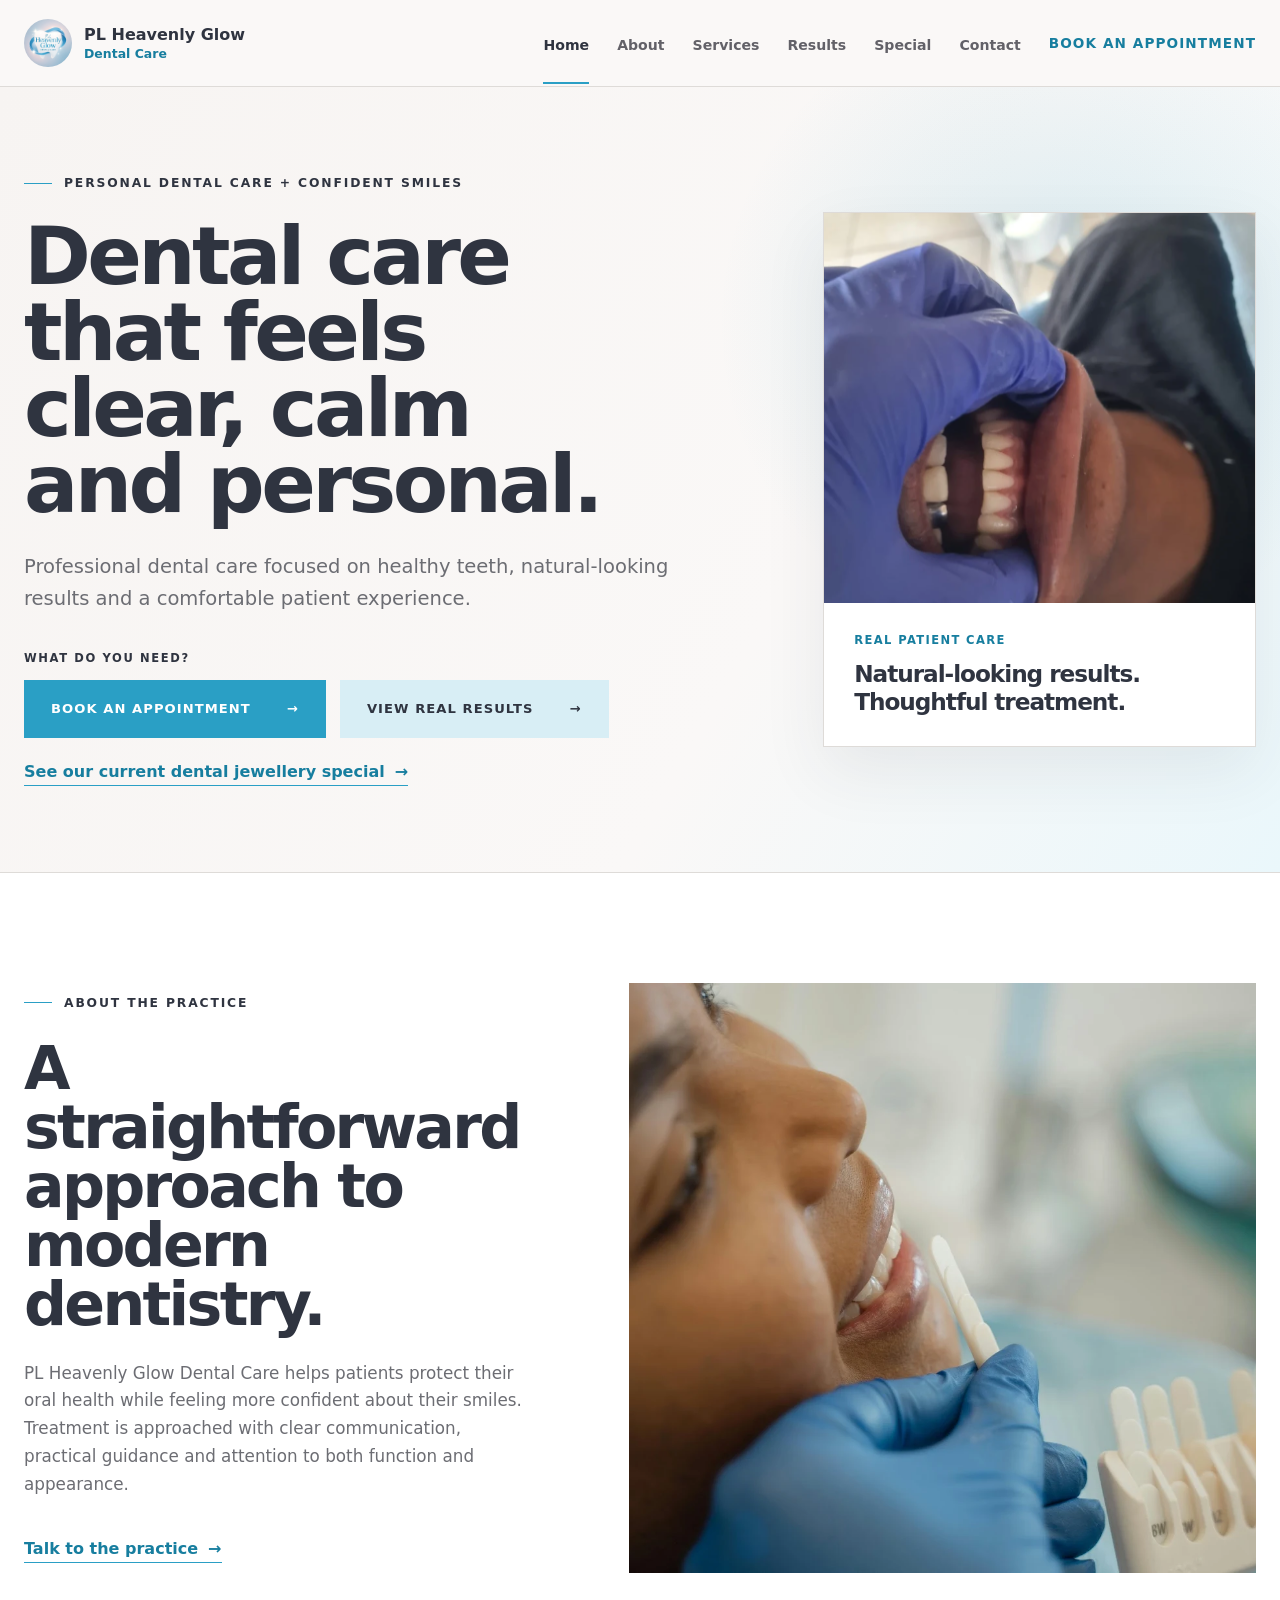
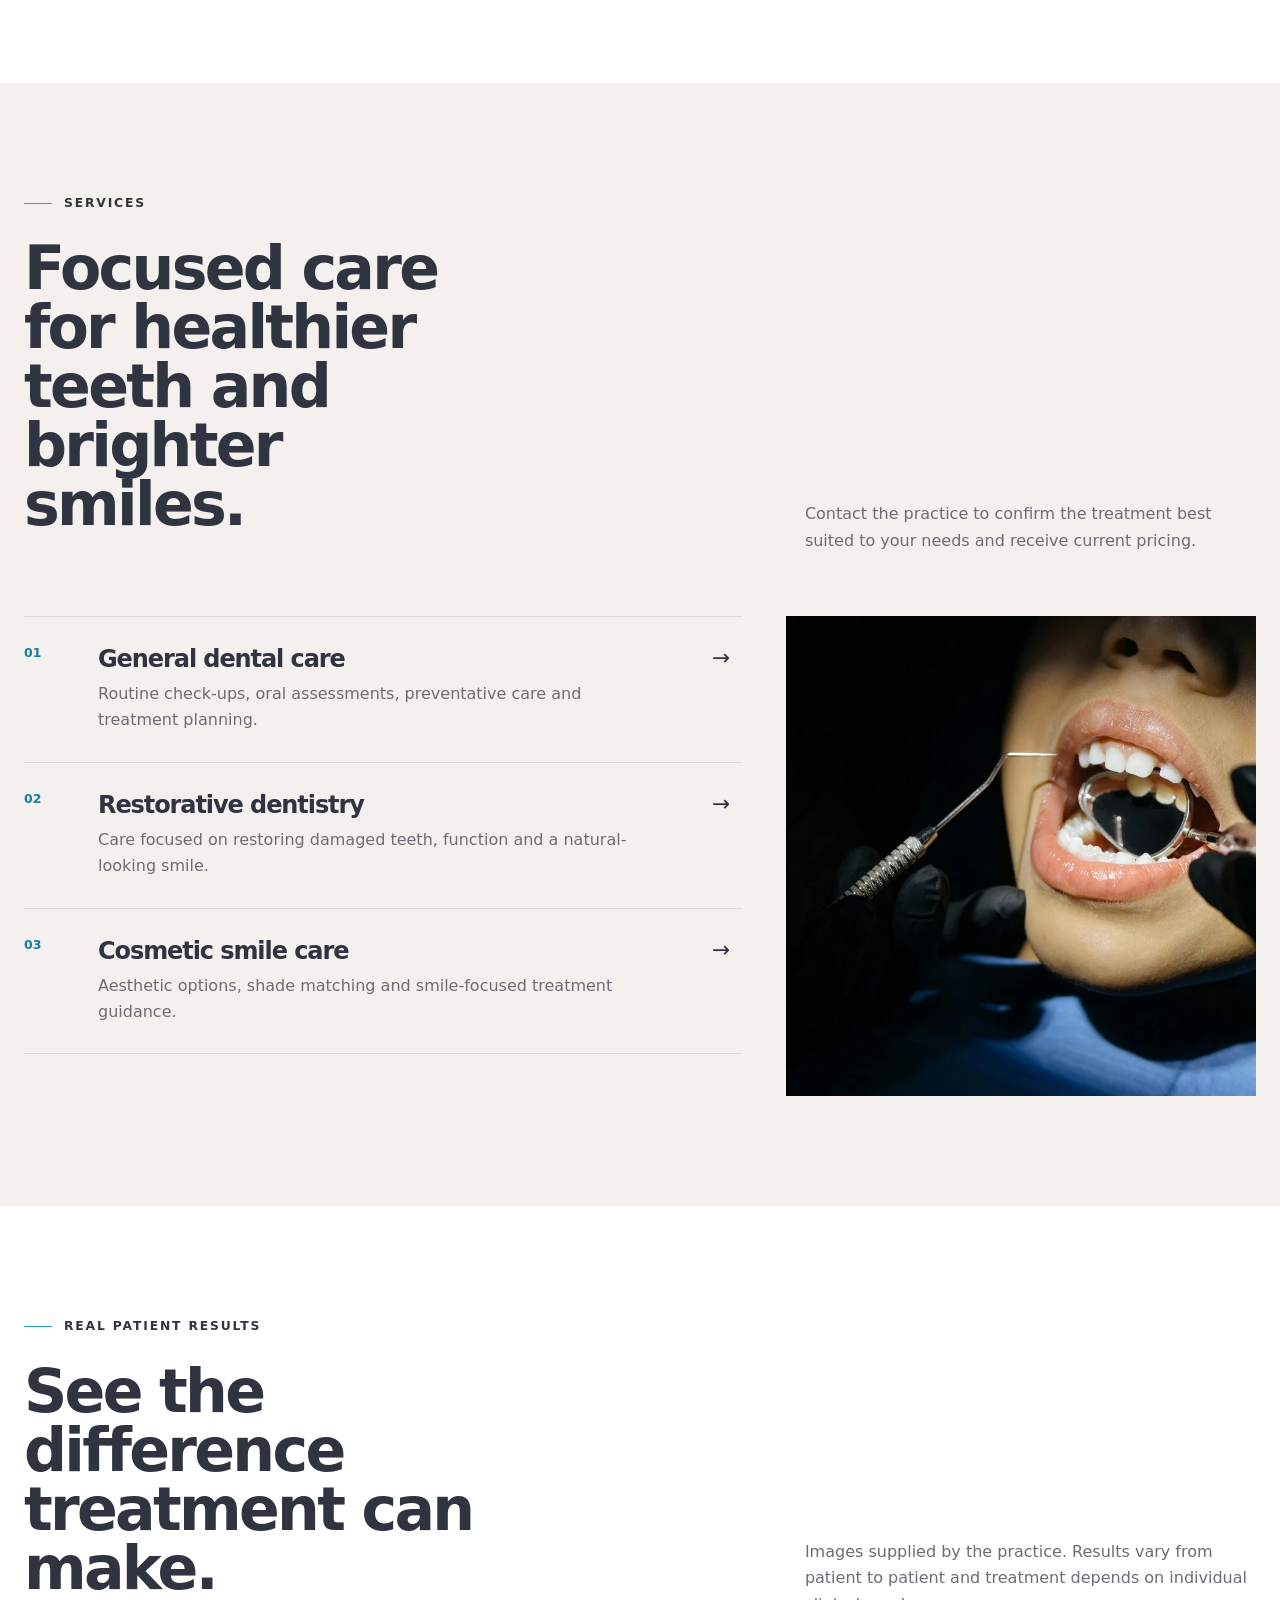
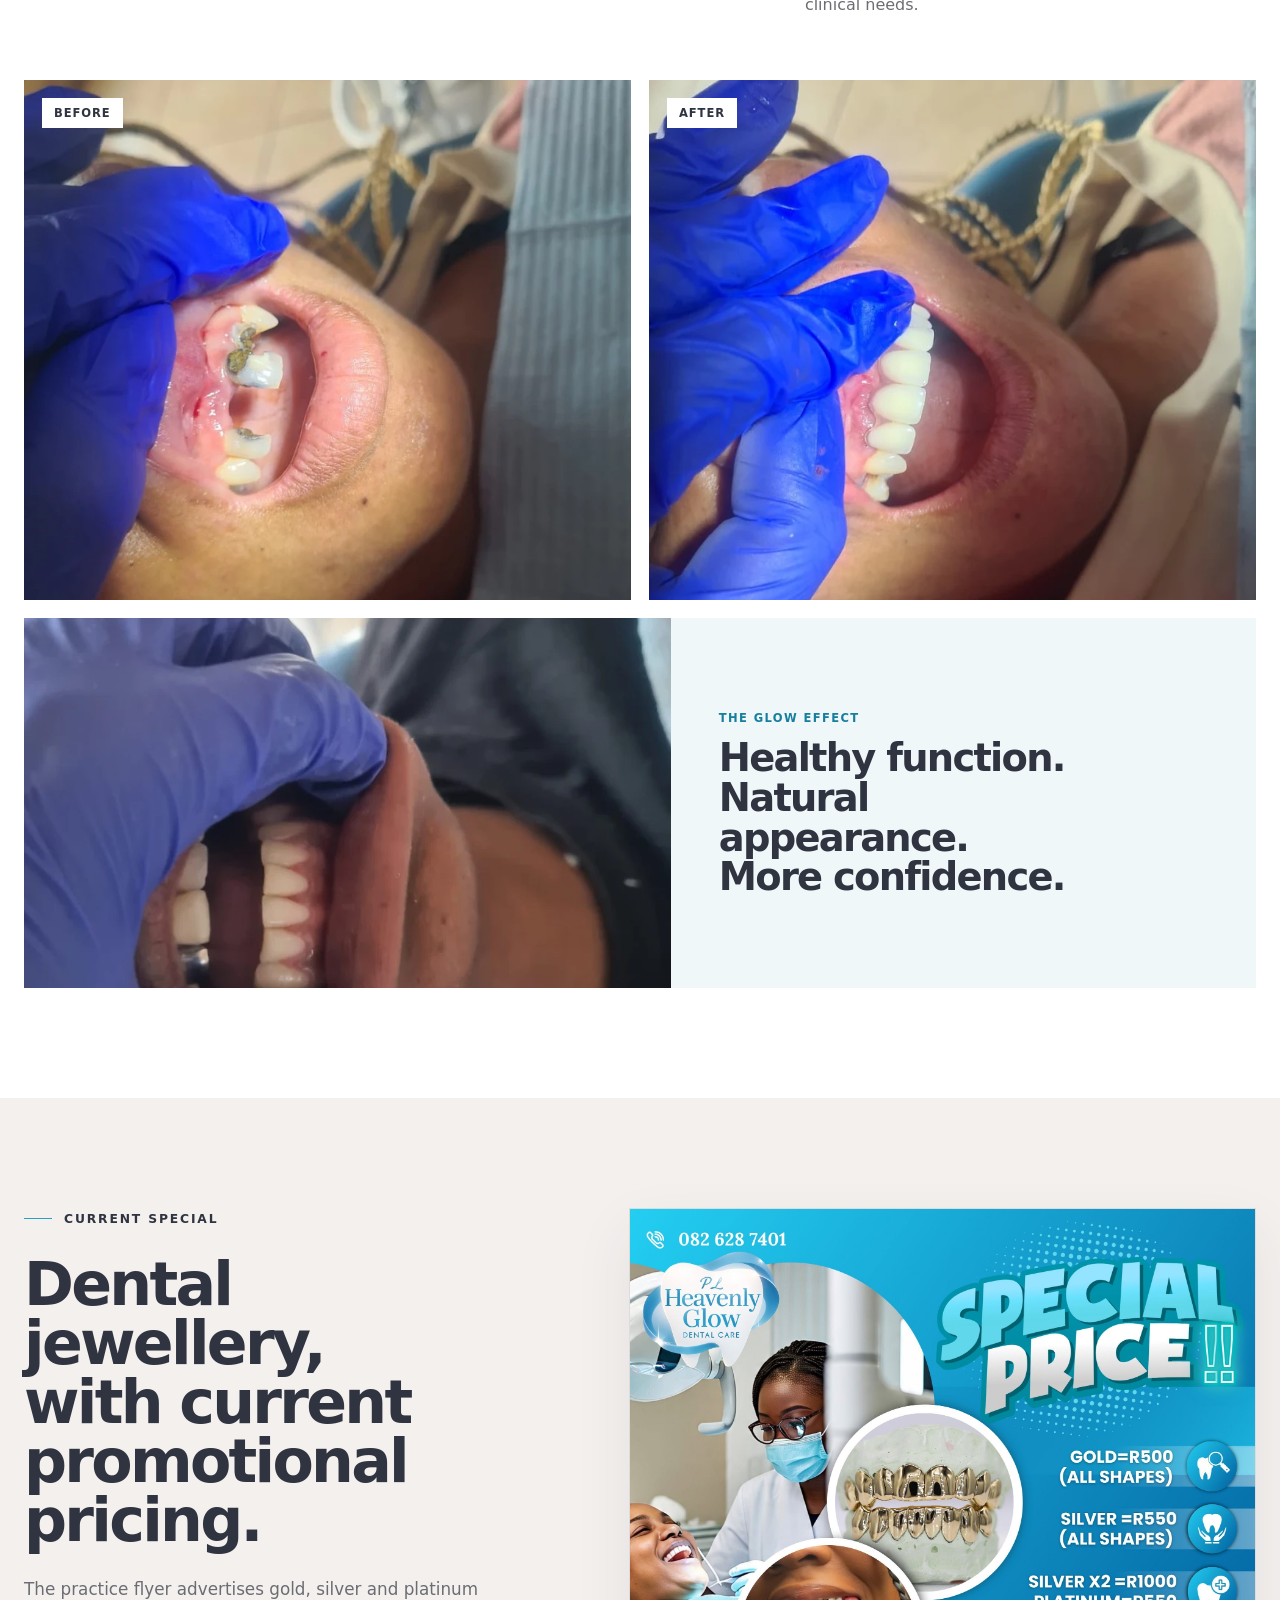
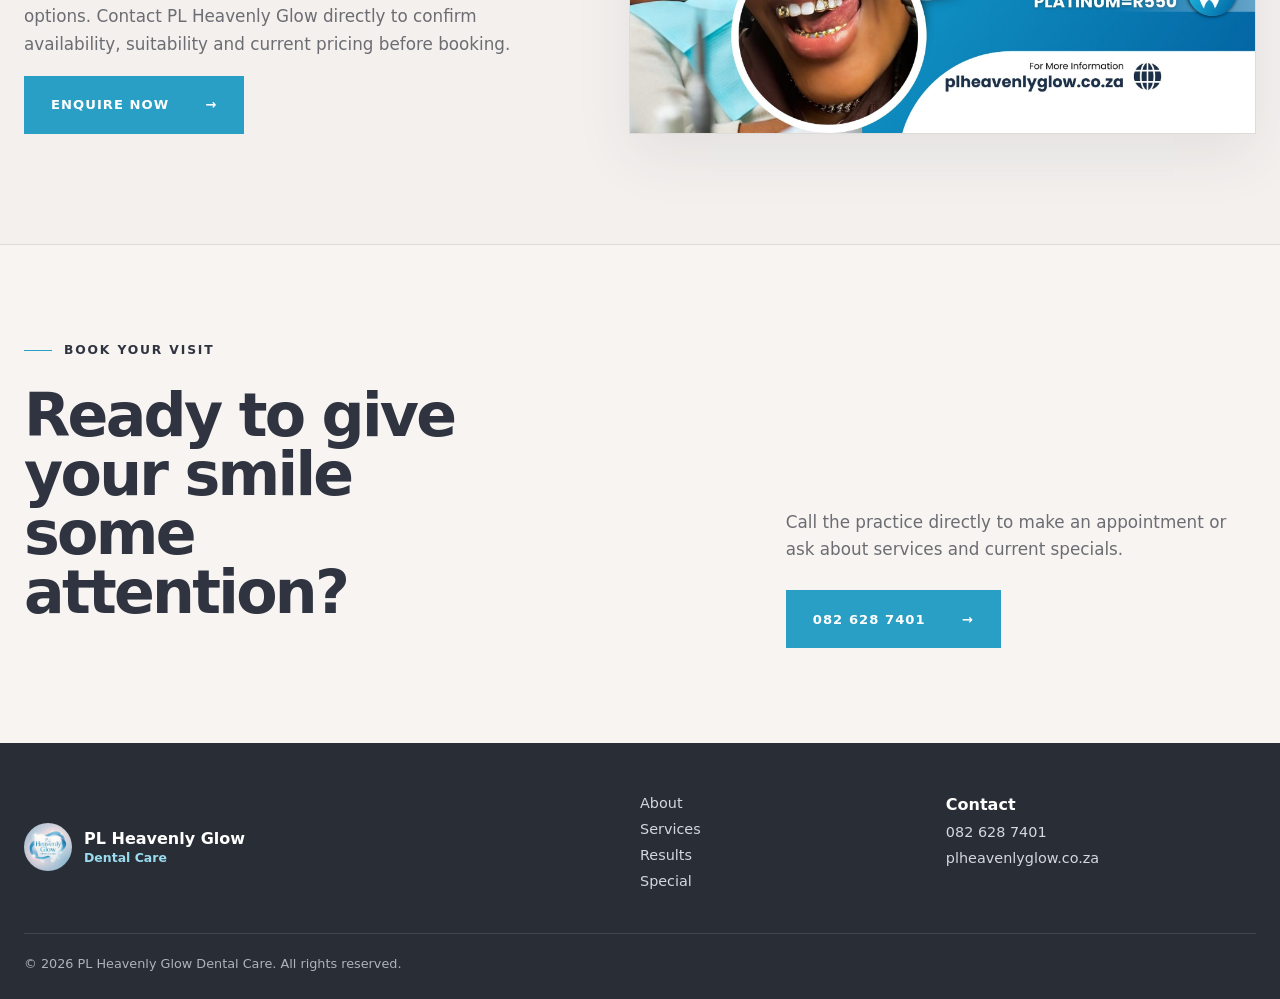
==== commit 07f360f8: "im" ====
--- a/index.html
+++ b/index.html
@@ -3,20 +3,13 @@
 <head>
   <meta charset="UTF-8" />
   <meta name="viewport" content="width=device-width, initial-scale=1.0" />
-  <meta name="theme-color" content="#139fc8" />
+  <meta name="theme-color" content="#f7f4f2" />
   <title>PL Heavenly Glow Dental Care</title>
-  <meta name="description" content="PL Heavenly Glow Dental Care — modern dental care, smile restoration and cosmetic dental services." />
+  <meta name="description" content="PL Heavenly Glow Dental Care — modern dental care, restorative dentistry and confident smiles." />
   <link rel="stylesheet" href="styles.css" />
 </head>
 <body>
   <a class="skip-link" href="#main">Skip to content</a>
-
-  <div class="topbar">
-    <div class="container topbar-inner">
-      <span>PL Heavenly Glow Dental Care</span>
-      <a href="tel:+27826287401">Call 082 628 7401</a>
-    </div>
-  </div>
 
   <header class="site-header" id="top">
     <div class="container nav-wrap">
@@ -30,12 +23,13 @@
 
       <button class="menu-toggle" aria-label="Open navigation" aria-expanded="false">Menu</button>
       <nav class="site-nav" aria-label="Main navigation">
+        <a class="active" href="#top">Home</a>
         <a href="#about">About</a>
         <a href="#services">Services</a>
         <a href="#results">Results</a>
         <a href="#special">Special</a>
         <a href="#contact">Contact</a>
-        <a class="button button-small" href="tel:+27826287401">Book now</a>
+        <a class="nav-cta" href="tel:+27826287401">Book an appointment</a>
       </nav>
     </div>
   </header>
@@ -44,122 +38,113 @@
     <section class="hero">
       <div class="container hero-grid">
         <div class="hero-copy">
-          <p class="eyebrow">CONFIDENT SMILES START HERE</p>
-          <h1>Dental care that helps your smile feel like you again.</h1>
-          <p class="hero-lead">Friendly, professional dental care with a focus on healthy teeth, natural-looking results and a comfortable patient experience.</p>
+          <p class="eyebrow"><span></span>PERSONAL DENTAL CARE + CONFIDENT SMILES</p>
+          <h1>Dental care that feels clear, calm and personal.</h1>
+          <p class="hero-lead">Professional dental care focused on healthy teeth, natural-looking results and a comfortable patient experience.</p>
+          <p class="prompt-label">WHAT DO YOU NEED?</p>
           <div class="hero-actions">
-            <a class="button" href="tel:+27826287401">Call to book</a>
-            <a class="button button-ghost" href="#results">See real results</a>
+            <a class="button" href="tel:+27826287401">BOOK AN APPOINTMENT <b>→</b></a>
+            <a class="button button-secondary" href="#results">VIEW REAL RESULTS <b>→</b></a>
           </div>
-          <div class="trust-row" aria-label="Practice highlights">
-            <div><strong>Real patients</strong><span>Practice imagery only</span></div>
-            <div><strong>Natural results</strong><span>Smile-focused care</span></div>
-            <div><strong>Direct booking</strong><span>082 628 7401</span></div>
-          </div>
+          <a class="inline-link" href="#special">See our current dental jewellery special <span>→</span></a>
         </div>
 
-        <div class="hero-visual">
-          <div class="hero-photo-wrap">
-            <img src="assets/smile-result.png" alt="Patient smile result at PL Heavenly Glow Dental Care" />
-            <div class="floating-card">
-              <span>PL Heavenly Glow</span>
-              <strong>Smile confidently.</strong>
-            </div>
+        <div class="hero-card">
+          <img src="assets/smile-result.png" alt="Patient smile result at PL Heavenly Glow Dental Care" />
+          <div class="hero-card-copy">
+            <p class="card-kicker">REAL PATIENT CARE</p>
+            <h2>Natural-looking results. Thoughtful treatment.</h2>
           </div>
         </div>
       </div>
     </section>
 
-    <section class="section intro" id="about">
-      <div class="container intro-grid">
-        <div class="intro-image">
+    <section class="section section-white" id="about">
+      <div class="container split-layout">
+        <div class="section-copy">
+          <p class="eyebrow"><span></span>ABOUT THE PRACTICE</p>
+          <h2>A straightforward approach to modern dentistry.</h2>
+          <p>PL Heavenly Glow Dental Care helps patients protect their oral health while feeling more confident about their smiles. Treatment is approached with clear communication, practical guidance and attention to both function and appearance.</p>
+          <a class="inline-link" href="tel:+27826287401">Talk to the practice <span>→</span></a>
+        </div>
+        <div class="feature-image">
           <img src="assets/shade-match.png" alt="Dental shade matching during a cosmetic consultation" />
         </div>
-        <div class="intro-copy">
-          <p class="eyebrow">ABOUT THE PRACTICE</p>
-          <h2>Modern dentistry with a personal, confidence-first approach.</h2>
-          <p>PL Heavenly Glow Dental Care is focused on helping patients protect their oral health while feeling good about their smiles. The practice combines preventive care, restorative treatment and aesthetic dentistry with clear communication throughout the patient journey.</p>
-          <div class="mini-grid">
-            <div><span>01</span><strong>Assessment</strong><p>Understand the condition of your teeth and the options available.</p></div>
-            <div><span>02</span><strong>Treatment</strong><p>Receive care planned around health, function and appearance.</p></div>
-            <div><span>03</span><strong>Aftercare</strong><p>Maintain results with practical guidance and follow-up care.</p></div>
+      </div>
+    </section>
+
+    <section class="section section-tint" id="services">
+      <div class="container">
+        <div class="section-heading">
+          <div>
+            <p class="eyebrow"><span></span>SERVICES</p>
+            <h2>Focused care for healthier teeth and brighter smiles.</h2>
+          </div>
+          <p>Contact the practice to confirm the treatment best suited to your needs and receive current pricing.</p>
+        </div>
+
+        <div class="service-layout">
+          <div class="service-list">
+            <article class="service-row">
+              <span>01</span>
+              <div><h3>General dental care</h3><p>Routine check-ups, oral assessments, preventative care and treatment planning.</p></div>
+              <b>→</b>
+            </article>
+            <article class="service-row">
+              <span>02</span>
+              <div><h3>Restorative dentistry</h3><p>Care focused on restoring damaged teeth, function and a natural-looking smile.</p></div>
+              <b>→</b>
+            </article>
+            <article class="service-row">
+              <span>03</span>
+              <div><h3>Cosmetic smile care</h3><p>Aesthetic options, shade matching and smile-focused treatment guidance.</p></div>
+              <b>→</b>
+            </article>
+          </div>
+          <div class="service-image">
+            <img src="assets/dental-exam.png" alt="Dental examination" />
           </div>
         </div>
       </div>
     </section>
 
-    <section class="section services" id="services">
-      <div class="container">
-        <div class="section-heading">
-          <div>
-            <p class="eyebrow">SERVICES</p>
-            <h2>Care for healthier teeth and brighter smiles.</h2>
-          </div>
-          <p>Contact the practice to confirm the treatment best suited to your needs and to receive current pricing.</p>
-        </div>
-
-        <div class="services-grid">
-          <article class="service-card featured">
-            <div class="service-number">01</div>
-            <h3>General dental care</h3>
-            <p>Routine check-ups, oral assessments, preventative care and treatment planning.</p>
-          </article>
-          <article class="service-card">
-            <div class="service-number">02</div>
-            <h3>Restorative dentistry</h3>
-            <p>Care focused on restoring damaged teeth, function and a natural-looking smile.</p>
-          </article>
-          <article class="service-card">
-            <div class="service-number">03</div>
-            <h3>Cosmetic smile care</h3>
-            <p>Aesthetic options, shade matching and smile-focused treatment guidance.</p>
-          </article>
-          <article class="service-card image-card">
-            <img src="assets/dental-exam.png" alt="Dental examination with mirror and probe" />
-          </article>
-        </div>
-      </div>
-    </section>
-
-    <section class="section results" id="results">
+    <section class="section section-white" id="results">
       <div class="container">
         <div class="section-heading results-heading">
           <div>
-            <p class="eyebrow">REAL PATIENT RESULTS</p>
+            <p class="eyebrow"><span></span>REAL PATIENT RESULTS</p>
             <h2>See the difference treatment can make.</h2>
           </div>
           <p>Images supplied by the practice. Results vary from patient to patient and treatment depends on individual clinical needs.</p>
         </div>
 
-        <div class="before-after">
-          <figure>
+        <div class="results-grid">
+          <figure class="result-card">
             <div class="result-label">Before</div>
             <img src="assets/case-before.png" alt="Patient teeth before restorative dental treatment" />
           </figure>
-          <figure>
+          <figure class="result-card">
             <div class="result-label">After</div>
             <img src="assets/case-after.png" alt="Patient teeth after restorative dental treatment" />
           </figure>
-        </div>
-
-        <div class="result-banner">
-          <img src="assets/smile-result.png" alt="Another completed smile result" />
-          <div>
-            <p class="eyebrow">THE GLOW EFFECT</p>
-            <h3>Healthy function. Natural appearance. More confidence.</h3>
-            <a class="text-link" href="tel:+27826287401">Discuss your smile →</a>
-          </div>
+          <figure class="result-card result-wide">
+            <img src="assets/smile-result.png" alt="Completed smile result" />
+            <figcaption>
+              <p class="card-kicker">THE GLOW EFFECT</p>
+              <h3>Healthy function. Natural appearance. More confidence.</h3>
+            </figcaption>
+          </figure>
         </div>
       </div>
     </section>
 
-    <section class="section special" id="special">
-      <div class="container special-grid">
-        <div class="special-copy">
-          <p class="eyebrow">CURRENT PROMOTION</p>
-          <h2>Special-price dental jewellery.</h2>
-          <p>The practice flyer currently advertises gold, silver and platinum options. Contact PL Heavenly Glow directly to confirm current availability, suitability and pricing before booking.</p>
-          <a class="button" href="tel:+27826287401">Enquire: 082 628 7401</a>
+    <section class="section section-tint" id="special">
+      <div class="container special-layout">
+        <div class="section-copy">
+          <p class="eyebrow"><span></span>CURRENT SPECIAL</p>
+          <h2>Dental jewellery, with current promotional pricing.</h2>
+          <p>The practice flyer advertises gold, silver and platinum options. Contact PL Heavenly Glow directly to confirm availability, suitability and current pricing before booking.</p>
+          <a class="button" href="tel:+27826287401">ENQUIRE NOW <b>→</b></a>
         </div>
         <a class="special-poster" href="assets/special-price.png" target="_blank" rel="noopener" aria-label="Open the special price poster full size">
           <img src="assets/special-price.png" alt="PL Heavenly Glow Dental Care special price promotion" />
@@ -168,15 +153,14 @@
     </section>
 
     <section class="contact" id="contact">
-      <div class="container contact-panel">
+      <div class="container contact-grid">
         <div>
-          <p class="eyebrow light">BOOK YOUR VISIT</p>
+          <p class="eyebrow"><span></span>BOOK YOUR VISIT</p>
           <h2>Ready to give your smile some attention?</h2>
+        </div>
+        <div class="contact-copy">
           <p>Call the practice directly to make an appointment or ask about services and current specials.</p>
-        </div>
-        <div class="contact-actions">
-          <a class="button button-white" href="tel:+27826287401">082 628 7401</a>
-          <a class="button button-outline-white" href="https://plheavenlyglow.co.za" target="_blank" rel="noopener">plheavenlyglow.co.za</a>
+          <a class="button" href="tel:+27826287401">082 628 7401 <b>→</b></a>
         </div>
       </div>
     </section>
--- a/styles.css
+++ b/styles.css
@@ -1,16 +1,13 @@
 :root {
-  --blue: #1ab0d8;
-  --blue-deep: #078db9;
-  --blue-dark: #087397;
-  --blue-soft: #e9f9fd;
-  --ink: #123247;
-  --muted: #617989;
+  --accent: #2a9fc5;
+  --accent-dark: #177e9f;
+  --accent-soft: #dff4fa;
+  --ink: #2f3440;
+  --muted: #6c6d73;
+  --paper: #f7f4f2;
   --white: #ffffff;
-  --off-white: #f7fbfd;
-  --line: #dbeaf0;
-  --shadow: 0 24px 70px rgba(18, 50, 71, 0.12);
-  --radius: 28px;
-  --container: min(1180px, calc(100% - 2rem));
+  --line: #dedbd8;
+  --container: min(1360px, calc(100% - 3rem));
 }
 
 * { box-sizing: border-box; }
@@ -19,161 +16,147 @@
   margin: 0;
   font-family: Inter, ui-sans-serif, system-ui, -apple-system, BlinkMacSystemFont, "Segoe UI", Arial, sans-serif;
   color: var(--ink);
-  background: var(--white);
+  background: var(--paper);
   -webkit-font-smoothing: antialiased;
 }
 img { display: block; max-width: 100%; }
 a { color: inherit; text-decoration: none; }
 button { font: inherit; }
+p, h1, h2, h3 { margin-top: 0; }
+p { color: var(--muted); line-height: 1.65; }
+h1, h2, h3 { letter-spacing: -0.045em; }
 .container { width: var(--container); margin-inline: auto; }
-.section { padding: 96px 0; }
-.skip-link { position: fixed; left: 12px; top: -60px; z-index: 100; background: white; padding: 10px 14px; border-radius: 10px; }
+.skip-link { position: fixed; top: -60px; left: 12px; background: white; padding: 10px 14px; z-index: 1000; }
 .skip-link:focus { top: 12px; }
 
-h1,h2,h3,p { margin-top: 0; }
-h1,h2,h3 { letter-spacing: -0.035em; }
-h1 { font-size: clamp(3rem, 6.2vw, 6.25rem); line-height: .94; margin-bottom: 24px; max-width: 11ch; }
-h2 { font-size: clamp(2.3rem, 4vw, 4.2rem); line-height: 1.02; margin-bottom: 22px; max-width: 13ch; }
-h3 { font-size: clamp(1.35rem, 2vw, 1.8rem); line-height: 1.12; }
-p { color: var(--muted); line-height: 1.75; }
-.eyebrow { color: var(--blue-deep); font-size: .76rem; font-weight: 800; letter-spacing: .22em; margin-bottom: 16px; }
-.eyebrow.light { color: #b7edfa; }
-
-.topbar { background: var(--blue-deep); color: white; font-size: .9rem; }
-.topbar-inner { display: flex; justify-content: space-between; align-items: center; min-height: 38px; gap: 12px; }
-.topbar a { font-weight: 800; }
-
-.site-header { position: sticky; top: 0; z-index: 50; background: rgba(255,255,255,.94); backdrop-filter: blur(16px); border-bottom: 1px solid rgba(7,141,185,.09); }
+.site-header {
+  background: rgba(250, 248, 247, .96);
+  border-bottom: 1px solid var(--line);
+  position: sticky;
+  top: 0;
+  z-index: 50;
+  backdrop-filter: blur(14px);
+}
 .nav-wrap { min-height: 86px; display: flex; align-items: center; justify-content: space-between; gap: 28px; }
 .brand { display: inline-flex; align-items: center; gap: 12px; min-width: max-content; }
-.brand img { width: 62px; height: 62px; border-radius: 50%; object-fit: cover; }
-.brand-text strong { display: block; font-size: .98rem; }
-.brand-text span { display: block; color: var(--blue-deep); font-size: .78rem; font-weight: 800; letter-spacing: .13em; text-transform: uppercase; margin-top: 3px; }
-.site-nav { display: flex; align-items: center; gap: 26px; font-size: .92rem; font-weight: 700; }
-.site-nav > a:not(.button):hover { color: var(--blue-deep); }
-.menu-toggle { display: none; border: 1px solid var(--line); background: white; color: var(--ink); border-radius: 999px; padding: 10px 16px; font-weight: 800; }
+.brand img { width: 48px; height: 48px; border-radius: 50%; object-fit: cover; }
+.brand-text strong { display: block; font-size: 1rem; }
+.brand-text span { display: block; margin-top: 2px; color: var(--accent-dark); font-size: .78rem; font-weight: 700; }
+.site-nav { display: flex; align-items: center; gap: 28px; font-size: .88rem; font-weight: 700; }
+.site-nav > a:not(.nav-cta) { padding: 34px 0 29px; border-bottom: 2px solid transparent; color: #626168; }
+.site-nav > a:hover, .site-nav > a.active { color: var(--ink); border-bottom-color: var(--accent); }
+.nav-cta { color: var(--accent-dark); font-size: .85rem; font-weight: 800; letter-spacing: .08em; text-transform: uppercase; }
+.menu-toggle { display: none; border: 1px solid var(--line); background: transparent; padding: 10px 14px; font-weight: 800; }
 
-.button { display: inline-flex; align-items: center; justify-content: center; min-height: 52px; padding: 0 22px; border-radius: 999px; background: var(--blue-deep); color: white; font-weight: 800; border: 1px solid var(--blue-deep); box-shadow: 0 10px 30px rgba(7,141,185,.18); transition: transform .2s ease, box-shadow .2s ease; }
-.button:hover { transform: translateY(-2px); box-shadow: 0 16px 34px rgba(7,141,185,.24); }
-.button-small { min-height: 44px; padding-inline: 18px; }
-.button-ghost { background: white; color: var(--ink); border-color: var(--line); box-shadow: none; }
-.button-white { background: white; color: var(--blue-dark); border-color: white; }
-.button-outline-white { background: transparent; color: white; border-color: rgba(255,255,255,.5); box-shadow: none; }
+.hero {
+  min-height: 750px;
+  display: flex;
+  align-items: center;
+  background:
+    radial-gradient(circle at 82% 30%, rgba(42,159,197,.16), transparent 28%),
+    linear-gradient(120deg, #f7f4f2 0%, #faf8f7 62%, #eaf7fb 100%);
+  border-bottom: 1px solid var(--line);
+}
+.hero-grid { display: grid; grid-template-columns: 1.18fr .72fr; gap: 90px; align-items: center; padding: 86px 0; }
+.hero-copy { max-width: 830px; }
+.eyebrow { font-size: .77rem; font-weight: 900; letter-spacing: .15em; color: var(--ink); margin-bottom: 26px; display: flex; align-items: center; gap: 12px; }
+.eyebrow span { width: 28px; height: 1px; background: var(--accent); display: inline-block; }
+h1 { font-size: clamp(4rem, 6.3vw, 7.25rem); line-height: .94; max-width: 10.5ch; margin-bottom: 28px; }
+.hero-lead { font-size: 1.22rem; max-width: 57ch; margin-bottom: 34px; }
+.prompt-label { font-size: .72rem; font-weight: 900; letter-spacing: .14em; color: var(--ink); margin-bottom: 12px; }
+.hero-actions { display: flex; gap: 14px; flex-wrap: wrap; }
+.button { min-height: 58px; display: inline-flex; align-items: center; justify-content: space-between; gap: 36px; padding: 0 26px; background: var(--accent); color: white; font-weight: 900; letter-spacing: .08em; font-size: .82rem; border: 1px solid var(--accent); transition: .2s ease; }
+.button:hover { background: var(--accent-dark); border-color: var(--accent-dark); transform: translateY(-1px); }
+.button-secondary { background: #d8eef5; color: var(--ink); border-color: #d8eef5; }
+.button-secondary:hover { background: #cce8f1; border-color: #cce8f1; }
+.inline-link { display: inline-flex; gap: 10px; align-items: center; margin-top: 24px; color: var(--accent-dark); font-weight: 800; border-bottom: 1px solid var(--accent); padding-bottom: 4px; }
 
-.hero { position: relative; overflow: hidden; padding: 72px 0 88px; background: linear-gradient(135deg, #f7fdff 0%, #e8f9fd 60%, #d9f3fa 100%); }
-.hero::after { content:""; position:absolute; width:520px; height:520px; right:-160px; top:-170px; border-radius:50%; border:90px solid rgba(26,176,216,.08); }
-.hero-grid { position: relative; z-index: 2; display: grid; grid-template-columns: 1.05fr .95fr; align-items: center; gap: 66px; }
-.hero-lead { max-width: 58ch; font-size: 1.08rem; }
-.hero-actions { display: flex; flex-wrap: wrap; gap: 12px; margin: 30px 0 36px; }
-.trust-row { display: grid; grid-template-columns: repeat(3, 1fr); gap: 10px; max-width: 650px; }
-.trust-row div { padding: 16px 10px 0 0; border-top: 1px solid rgba(18,50,71,.18); }
-.trust-row strong, .trust-row span { display: block; }
-.trust-row strong { font-size: .9rem; }
-.trust-row span { color: var(--muted); font-size: .8rem; margin-top: 4px; }
-.hero-photo-wrap { position: relative; max-width: 510px; margin-left: auto; }
-.hero-photo-wrap::before { content:""; position:absolute; inset: -16px 24px 20px -18px; border: 1px solid rgba(7,141,185,.25); border-radius: 36px; transform: rotate(-3deg); }
-.hero-photo-wrap > img { position: relative; z-index: 2; width: 100%; height: 610px; object-fit: cover; border-radius: 34px; box-shadow: var(--shadow); }
-.floating-card { position:absolute; z-index:3; right:-22px; bottom:28px; background:white; border:1px solid var(--line); border-radius:20px; padding:17px 20px; box-shadow: var(--shadow); }
-.floating-card span, .floating-card strong { display:block; }
-.floating-card span { color: var(--blue-deep); font-size: .72rem; font-weight:800; text-transform:uppercase; letter-spacing:.12em; }
-.floating-card strong { margin-top:5px; }
+.hero-card { background: white; border: 1px solid var(--line); overflow: hidden; min-height: 510px; box-shadow: 0 25px 60px rgba(47,52,64,.08); }
+.hero-card img { width: 100%; height: 390px; object-fit: cover; }
+.hero-card-copy { padding: 28px 30px 30px; }
+.card-kicker { font-size: .72rem; font-weight: 900; letter-spacing: .12em; color: var(--accent-dark); margin-bottom: 10px; }
+.hero-card h2 { font-size: 1.45rem; line-height: 1.2; max-width: 18ch; margin-bottom: 0; }
 
-.intro-grid { display:grid; grid-template-columns:.9fr 1.1fr; gap:76px; align-items:center; }
-.intro-image img { width:100%; height:620px; object-fit:cover; border-radius: var(--radius); box-shadow: var(--shadow); }
-.intro-copy > p:not(.eyebrow) { max-width:62ch; }
-.mini-grid { display:grid; grid-template-columns:repeat(3,1fr); gap:14px; margin-top:34px; }
-.mini-grid > div { border-top:2px solid var(--blue); padding-top:16px; }
-.mini-grid span { display:block; color:var(--blue-deep); font-weight:900; font-size:.75rem; margin-bottom:10px; }
-.mini-grid strong { display:block; }
-.mini-grid p { font-size:.88rem; line-height:1.55; margin-top:8px; }
+.section { padding: 110px 0; }
+.section-white { background: white; }
+.section-tint { background: #f3f0ee; }
+.split-layout, .special-layout { display: grid; grid-template-columns: .9fr 1.1fr; gap: 92px; align-items: center; }
+.section-copy h2, .section-heading h2, .contact h2 { font-size: clamp(2.8rem, 4.7vw, 5.2rem); line-height: .98; margin-bottom: 26px; max-width: 10.8ch; }
+.section-copy > p:not(.eyebrow) { font-size: 1.05rem; max-width: 58ch; }
+.feature-image img { width: 100%; height: 590px; object-fit: cover; }
 
-.services { background:var(--off-white); }
-.section-heading { display:grid; grid-template-columns:1.1fr .7fr; gap:40px; align-items:end; margin-bottom:38px; }
-.section-heading > p { margin-bottom:8px; max-width:52ch; }
-.services-grid { display:grid; grid-template-columns:repeat(4,1fr); gap:14px; }
-.service-card { min-height:300px; padding:28px; border:1px solid var(--line); border-radius:24px; background:white; display:flex; flex-direction:column; justify-content:flex-end; }
-.service-card.featured { background:var(--blue-deep); color:white; }
-.service-card.featured p { color:#d9f5fb; }
-.service-number { margin-bottom:auto; color:var(--blue-deep); font-weight:900; font-size:.8rem; }
-.featured .service-number { color:#c7f1fa; }
-.service-card p { margin-bottom:0; }
-.image-card { padding:0; overflow:hidden; }
-.image-card img { width:100%; height:100%; object-fit:cover; }
+.section-heading { display: grid; grid-template-columns: 1.1fr .7fr; gap: 72px; align-items: end; margin-bottom: 56px; }
+.section-heading > p { max-width: 46ch; margin-bottom: 6px; }
+.service-layout { display: grid; grid-template-columns: 1.1fr .72fr; gap: 44px; align-items: stretch; }
+.service-list { border-top: 1px solid var(--line); }
+.service-row { display: grid; grid-template-columns: 54px 1fr 30px; gap: 20px; align-items: start; padding: 28px 0; border-bottom: 1px solid var(--line); }
+.service-row > span { color: var(--accent-dark); font-size: .78rem; font-weight: 900; }
+.service-row h3 { font-size: 1.5rem; margin-bottom: 8px; }
+.service-row p { margin-bottom: 0; max-width: 55ch; }
+.service-row > b { font-size: 1.35rem; font-weight: 500; }
+.service-image img { width: 100%; height: 100%; min-height: 480px; object-fit: cover; }
 
-.results-heading { margin-bottom:30px; }
-.before-after { display:grid; grid-template-columns:1fr 1fr; gap:18px; }
-.before-after figure { margin:0; position:relative; overflow:hidden; border-radius:28px; background:var(--blue-soft); }
-.before-after img { width:100%; height:580px; object-fit:cover; }
-.result-label { position:absolute; z-index:2; left:18px; top:18px; background:white; border-radius:999px; padding:9px 14px; font-weight:900; font-size:.8rem; box-shadow:0 8px 24px rgba(18,50,71,.1); }
-.result-banner { margin-top:18px; display:grid; grid-template-columns:310px 1fr; align-items:center; gap:42px; background:linear-gradient(135deg,var(--blue-soft),#f8fdff); border:1px solid var(--line); border-radius:28px; overflow:hidden; }
-.result-banner img { width:100%; height:300px; object-fit:cover; }
-.result-banner h3 { max-width:20ch; margin-bottom:18px; }
-.text-link { color:var(--blue-deep); font-weight:900; }
+.results-grid { display: grid; grid-template-columns: 1fr 1fr; gap: 18px; }
+.result-card { margin: 0; position: relative; background: #eef2f3; overflow: hidden; }
+.result-card img { width: 100%; height: 520px; object-fit: cover; }
+.result-label { position: absolute; top: 18px; left: 18px; background: white; padding: 8px 12px; font-size: .72rem; font-weight: 900; letter-spacing: .08em; text-transform: uppercase; }
+.result-wide { grid-column: 1 / -1; display: grid; grid-template-columns: 1.05fr .95fr; min-height: 370px; }
+.result-wide img { height: 370px; }
+.result-wide figcaption { padding: 48px; display: flex; flex-direction: column; justify-content: center; background: #f0f7f9; }
+.result-wide h3 { font-size: clamp(2rem, 3vw, 3.4rem); line-height: 1.03; max-width: 13ch; margin: 0; }
 
-.special { background:linear-gradient(180deg,#ffffff 0%,#effaff 100%); }
-.special-grid { display:grid; grid-template-columns:.75fr 1.25fr; gap:70px; align-items:center; }
-.special-copy p:not(.eyebrow) { max-width:52ch; margin-bottom:26px; }
-.special-poster { border-radius:28px; overflow:hidden; box-shadow:var(--shadow); border:1px solid var(--line); background:white; }
-.special-poster img { width:100%; height:auto; }
+.special-poster { background: white; border: 1px solid var(--line); box-shadow: 0 22px 55px rgba(47,52,64,.08); }
+.special-poster img { width: 100%; height: auto; }
 
-.contact { padding:0 0 80px; background:linear-gradient(180deg,#effaff 0,#fff 100%); }
-.contact-panel { background:linear-gradient(125deg,var(--blue-dark),var(--blue)); color:white; border-radius:34px; padding:58px; display:flex; align-items:center; justify-content:space-between; gap:50px; box-shadow:var(--shadow); }
-.contact-panel h2 { max-width:13ch; margin-bottom:14px; }
-.contact-panel p:not(.eyebrow) { color:#d8f5fb; max-width:56ch; margin-bottom:0; }
-.contact-actions { display:flex; flex-direction:column; gap:10px; min-width:250px; }
+.contact { background: var(--paper); border-top: 1px solid var(--line); padding: 95px 0; }
+.contact-grid { display: grid; grid-template-columns: 1fr .7fr; gap: 90px; align-items: end; }
+.contact-copy p { font-size: 1.05rem; max-width: 46ch; margin-bottom: 26px; }
 
-.site-footer { border-top:1px solid var(--line); padding:42px 0 26px; background:white; }
-.footer-grid { display:grid; grid-template-columns:1.3fr .7fr .7fr; gap:34px; align-items:start; }
-.footer-links a, .footer-contact a { display:block; color:var(--muted); margin-bottom:9px; font-size:.9rem; }
-.footer-contact strong { display:block; margin-bottom:10px; }
-.footer-bottom { border-top:1px solid var(--line); margin-top:32px; padding-top:20px; color:var(--muted); font-size:.82rem; }
-.footer-brand img { width:54px; height:54px; }
+.site-footer { background: #292d35; color: white; padding: 52px 0 28px; }
+.footer-grid { display: grid; grid-template-columns: 1.3fr .6fr .7fr; gap: 40px; }
+.footer-brand .brand-text span { color: #9adcef; }
+.footer-links a, .footer-contact a { display: block; color: #d4d7dc; margin-bottom: 10px; font-size: .9rem; }
+.footer-contact strong { display: block; margin-bottom: 10px; }
+.footer-bottom { border-top: 1px solid rgba(255,255,255,.12); color: #aeb3bb; font-size: .8rem; margin-top: 34px; padding-top: 22px; }
 
-@media (max-width: 1020px) {
-  .site-nav { gap:16px; }
-  .hero-grid, .intro-grid, .special-grid { grid-template-columns:1fr 1fr; gap:38px; }
-  .services-grid { grid-template-columns:1fr 1fr; }
-  .section-heading { grid-template-columns:1fr; gap:8px; }
-  .hero-photo-wrap > img { height:520px; }
-  .before-after img { height:480px; }
+@media (max-width: 1100px) {
+  .site-nav { gap: 18px; }
+  .hero-grid { gap: 45px; grid-template-columns: 1fr .8fr; }
+  .split-layout, .special-layout { gap: 48px; }
 }
 
-@media (max-width: 820px) {
-  .topbar-inner { min-height:34px; font-size:.8rem; }
-  .brand-text { display:none; }
-  .nav-wrap { min-height:74px; }
-  .brand img { width:54px; height:54px; }
-  .menu-toggle { display:inline-flex; }
-  .site-nav { display:none; position:absolute; top:calc(100% + 8px); left:1rem; right:1rem; flex-direction:column; align-items:stretch; background:white; padding:18px; border:1px solid var(--line); border-radius:22px; box-shadow:var(--shadow); }
-  .site-nav.open { display:flex; }
-  .hero { padding-top:44px; }
-  .hero-grid, .intro-grid, .special-grid, .before-after, .footer-grid { grid-template-columns:1fr; }
-  .hero-copy { order:1; }
-  .hero-visual { order:2; }
-  h1 { max-width:12ch; }
-  .hero-photo-wrap { margin:0 auto; }
-  .hero-photo-wrap > img { height:540px; }
-  .floating-card { right:12px; }
-  .mini-grid { grid-template-columns:1fr; }
-  .intro-image img { height:480px; }
-  .result-banner { grid-template-columns:1fr; gap:0; }
-  .result-banner img { height:330px; }
-  .result-banner > div { padding:28px; }
-  .contact-panel { flex-direction:column; align-items:flex-start; padding:38px 28px; }
-  .contact-actions { width:100%; min-width:0; }
-  .section { padding:72px 0; }
+@media (max-width: 860px) {
+  :root { --container: min(100% - 2rem, 760px); }
+  .menu-toggle { display: inline-flex; }
+  .site-nav { display: none; position: absolute; left: 1rem; right: 1rem; top: calc(100% + 8px); flex-direction: column; align-items: stretch; gap: 0; padding: 16px; background: white; border: 1px solid var(--line); box-shadow: 0 22px 50px rgba(47,52,64,.12); }
+  .site-nav.open { display: flex; }
+  .site-nav > a:not(.nav-cta) { padding: 12px 2px; border-bottom: 1px solid var(--line); }
+  .nav-cta { padding: 14px 2px 4px; }
+  .hero { min-height: 0; }
+  .hero-grid, .split-layout, .special-layout, .contact-grid { grid-template-columns: 1fr; }
+  .hero-grid { padding: 64px 0; }
+  .hero-card { max-width: 620px; }
+  .section-heading { grid-template-columns: 1fr; gap: 14px; }
+  .service-layout { grid-template-columns: 1fr; }
+  .service-image img { min-height: 380px; max-height: 520px; }
+  .results-grid { grid-template-columns: 1fr; }
+  .result-wide { grid-column: auto; grid-template-columns: 1fr; }
+  .result-wide img { height: 420px; }
+  .section { padding: 82px 0; }
+  .feature-image img { height: 500px; }
 }
 
-@media (max-width: 580px) {
-  h1 { font-size:clamp(2.75rem,14vw,4.25rem); }
-  h2 { font-size:clamp(2.1rem,10vw,3.1rem); }
-  .hero-actions { flex-direction:column; align-items:stretch; }
-  .trust-row, .services-grid { grid-template-columns:1fr; }
-  .hero-photo-wrap > img { height:460px; }
-  .floating-card { left:14px; right:14px; bottom:14px; }
-  .intro-image img { height:410px; }
-  .before-after img { height:430px; }
-  .contact-panel { border-radius:24px; }
-  .topbar-inner span { display:none; }
-  .topbar-inner { justify-content:center; }
+@media (max-width: 560px) {
+  :root { --container: calc(100% - 1.5rem); }
+  .brand-text { display: none; }
+  .nav-wrap { min-height: 72px; }
+  .brand img { width: 46px; height: 46px; }
+  h1 { font-size: clamp(3.2rem, 15vw, 5rem); }
+  .hero-actions { flex-direction: column; }
+  .button { width: 100%; }
+  .hero-card img { height: 310px; }
+  .section-copy h2, .section-heading h2, .contact h2 { font-size: clamp(2.5rem, 12vw, 3.8rem); }
+  .feature-image img, .result-card img, .result-wide img { height: 400px; }
+  .result-wide figcaption { padding: 30px; }
+  .footer-grid { grid-template-columns: 1fr; }
 }
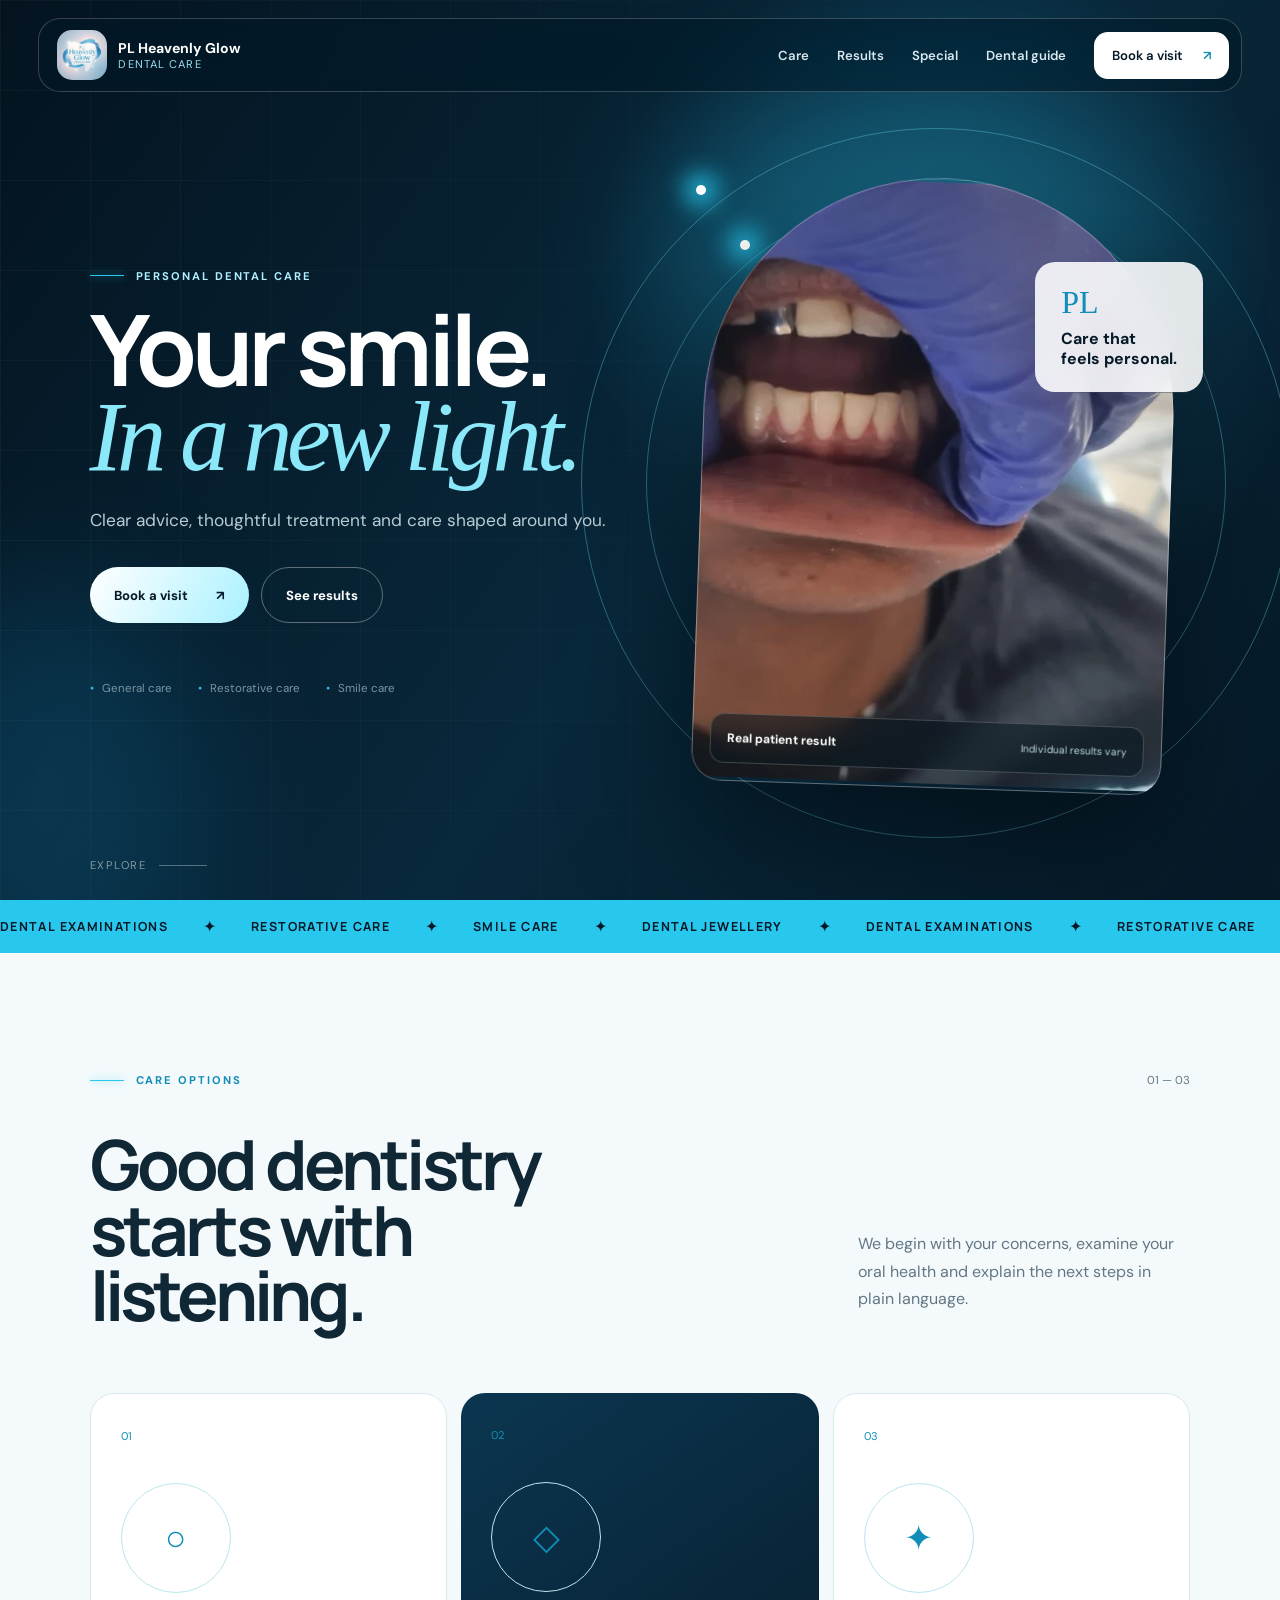
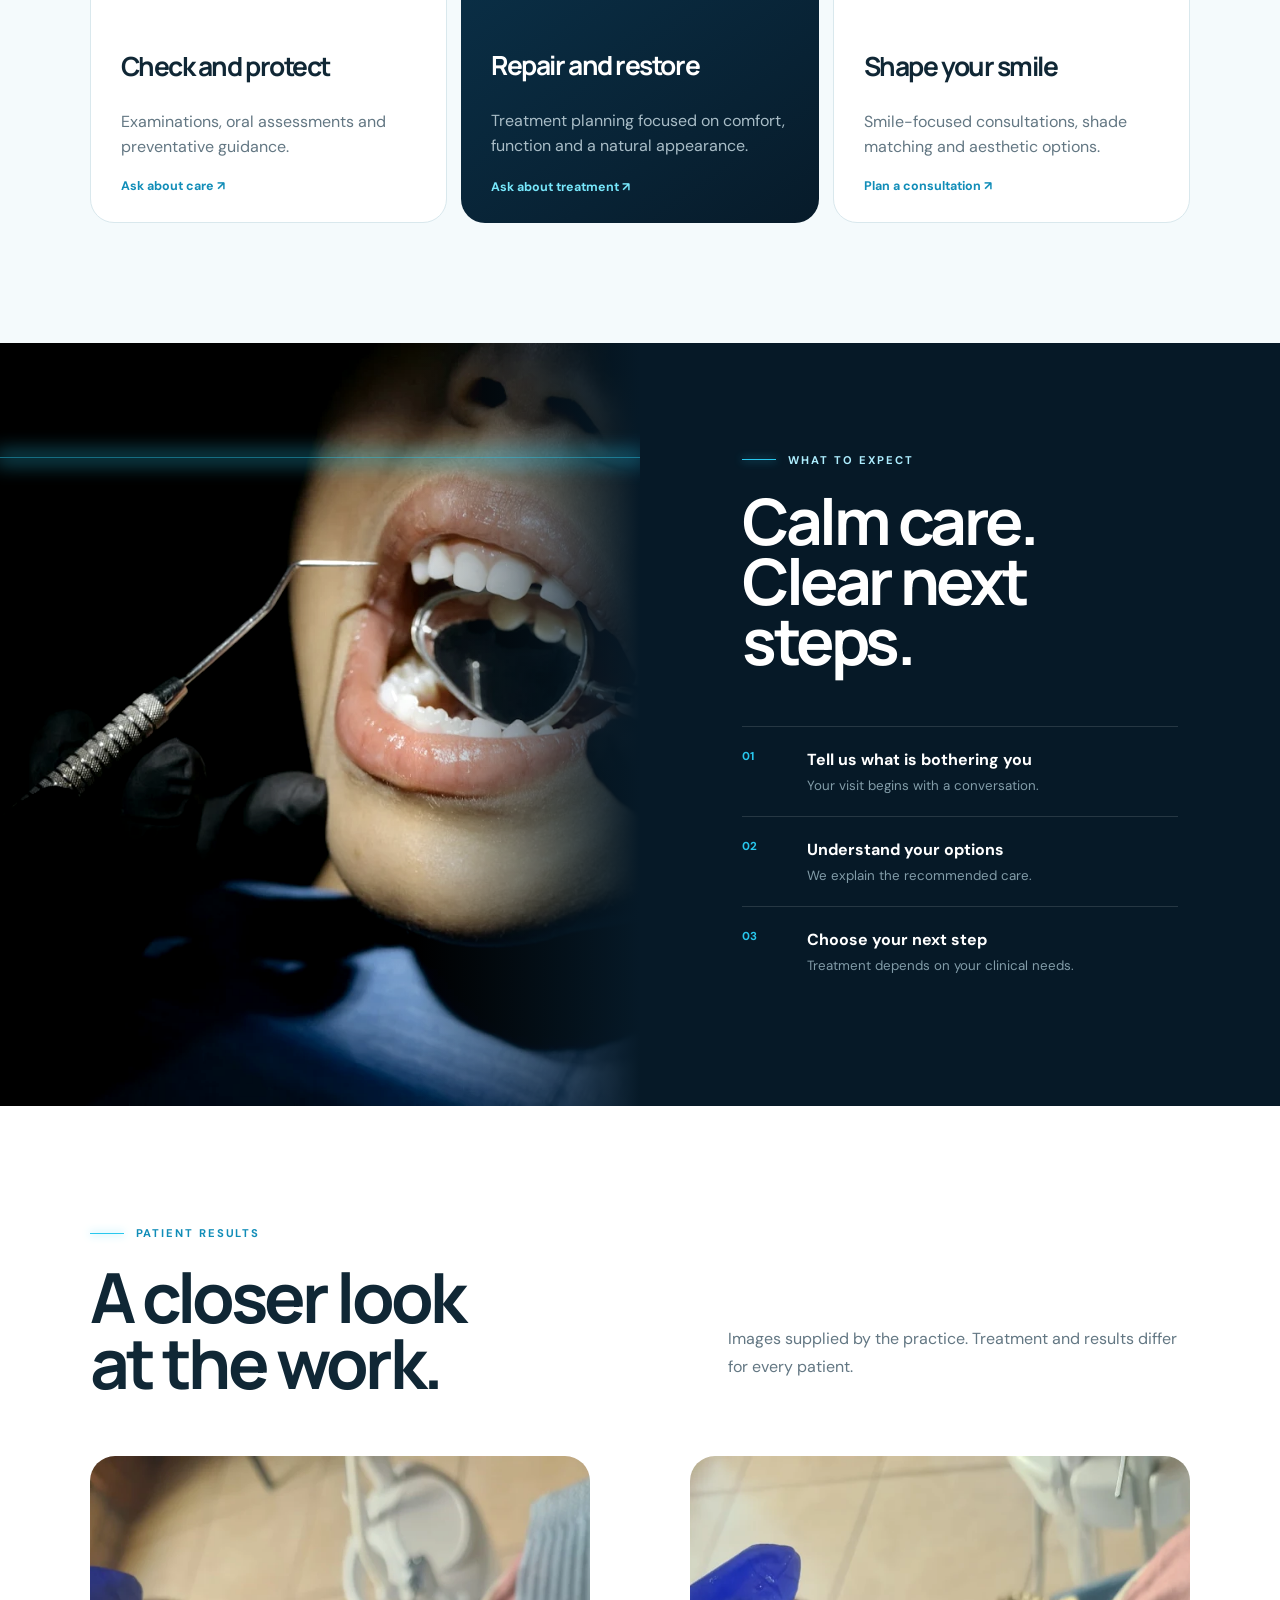
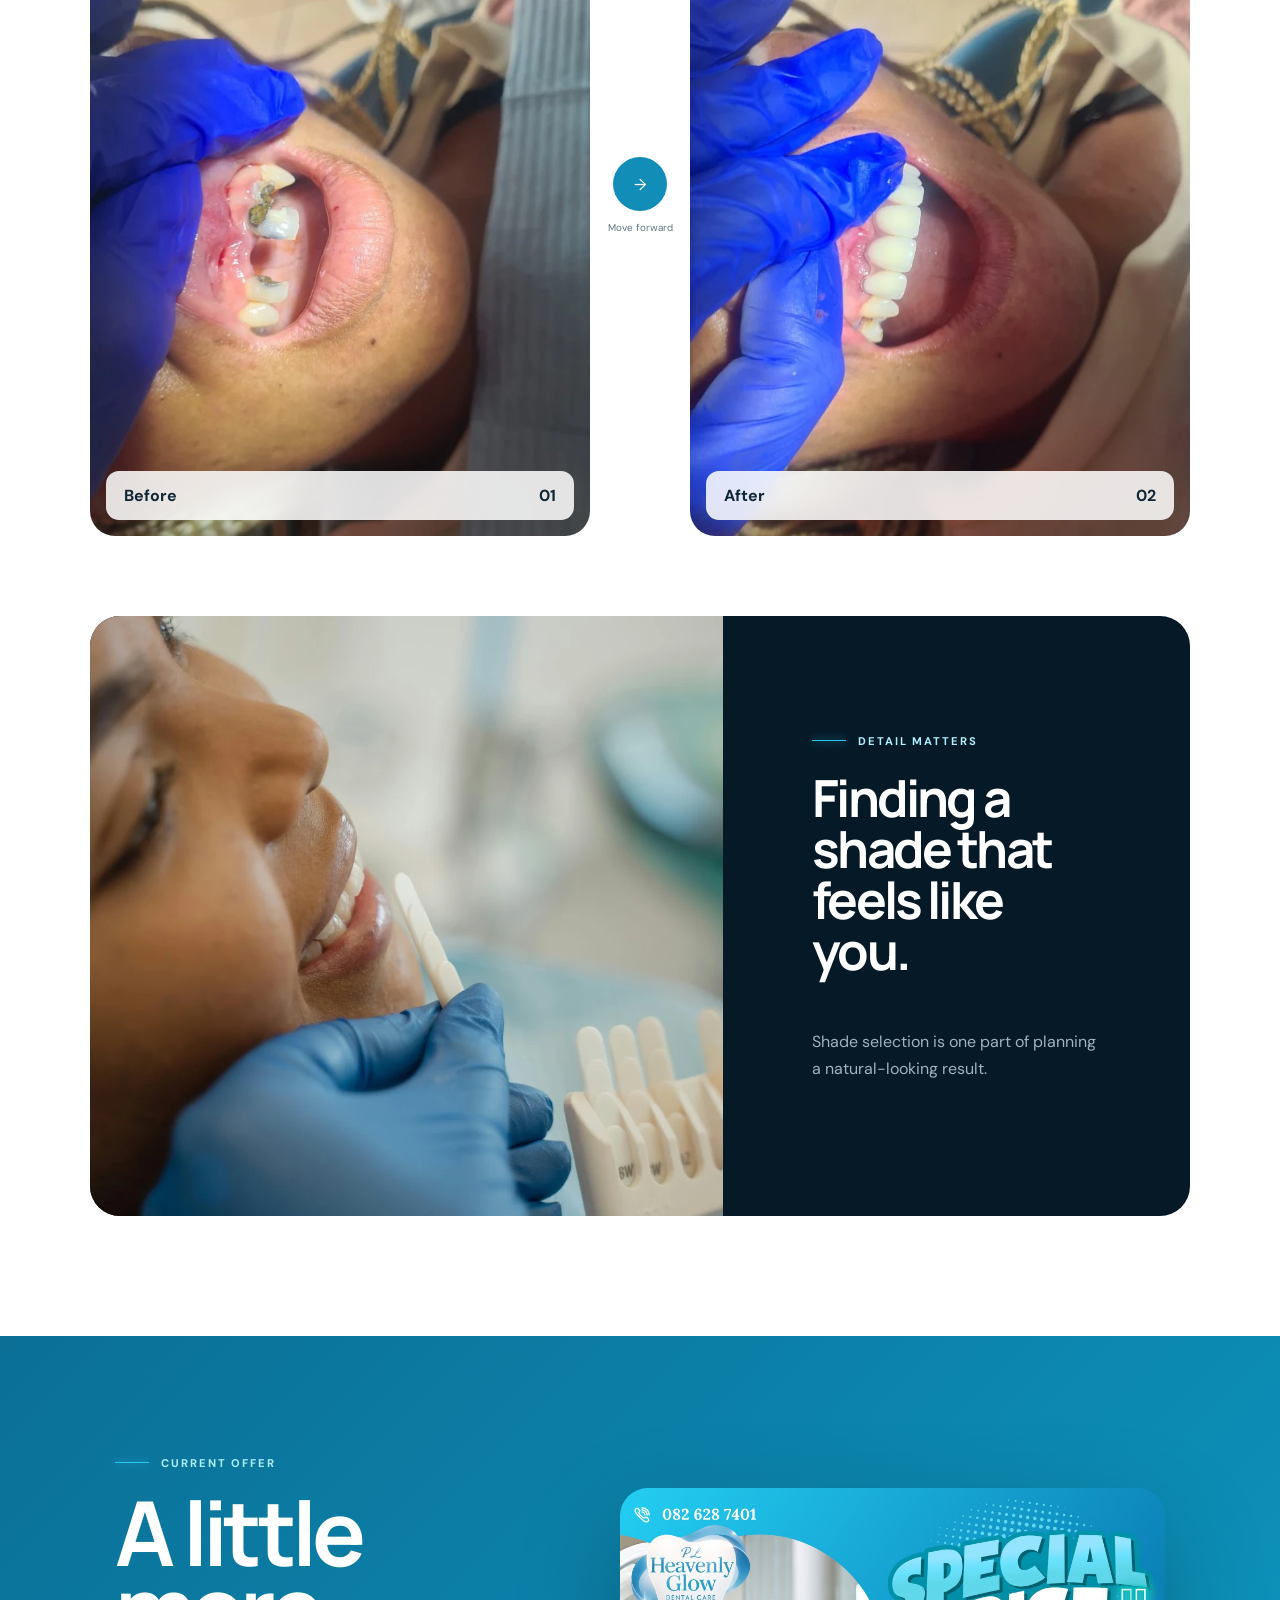
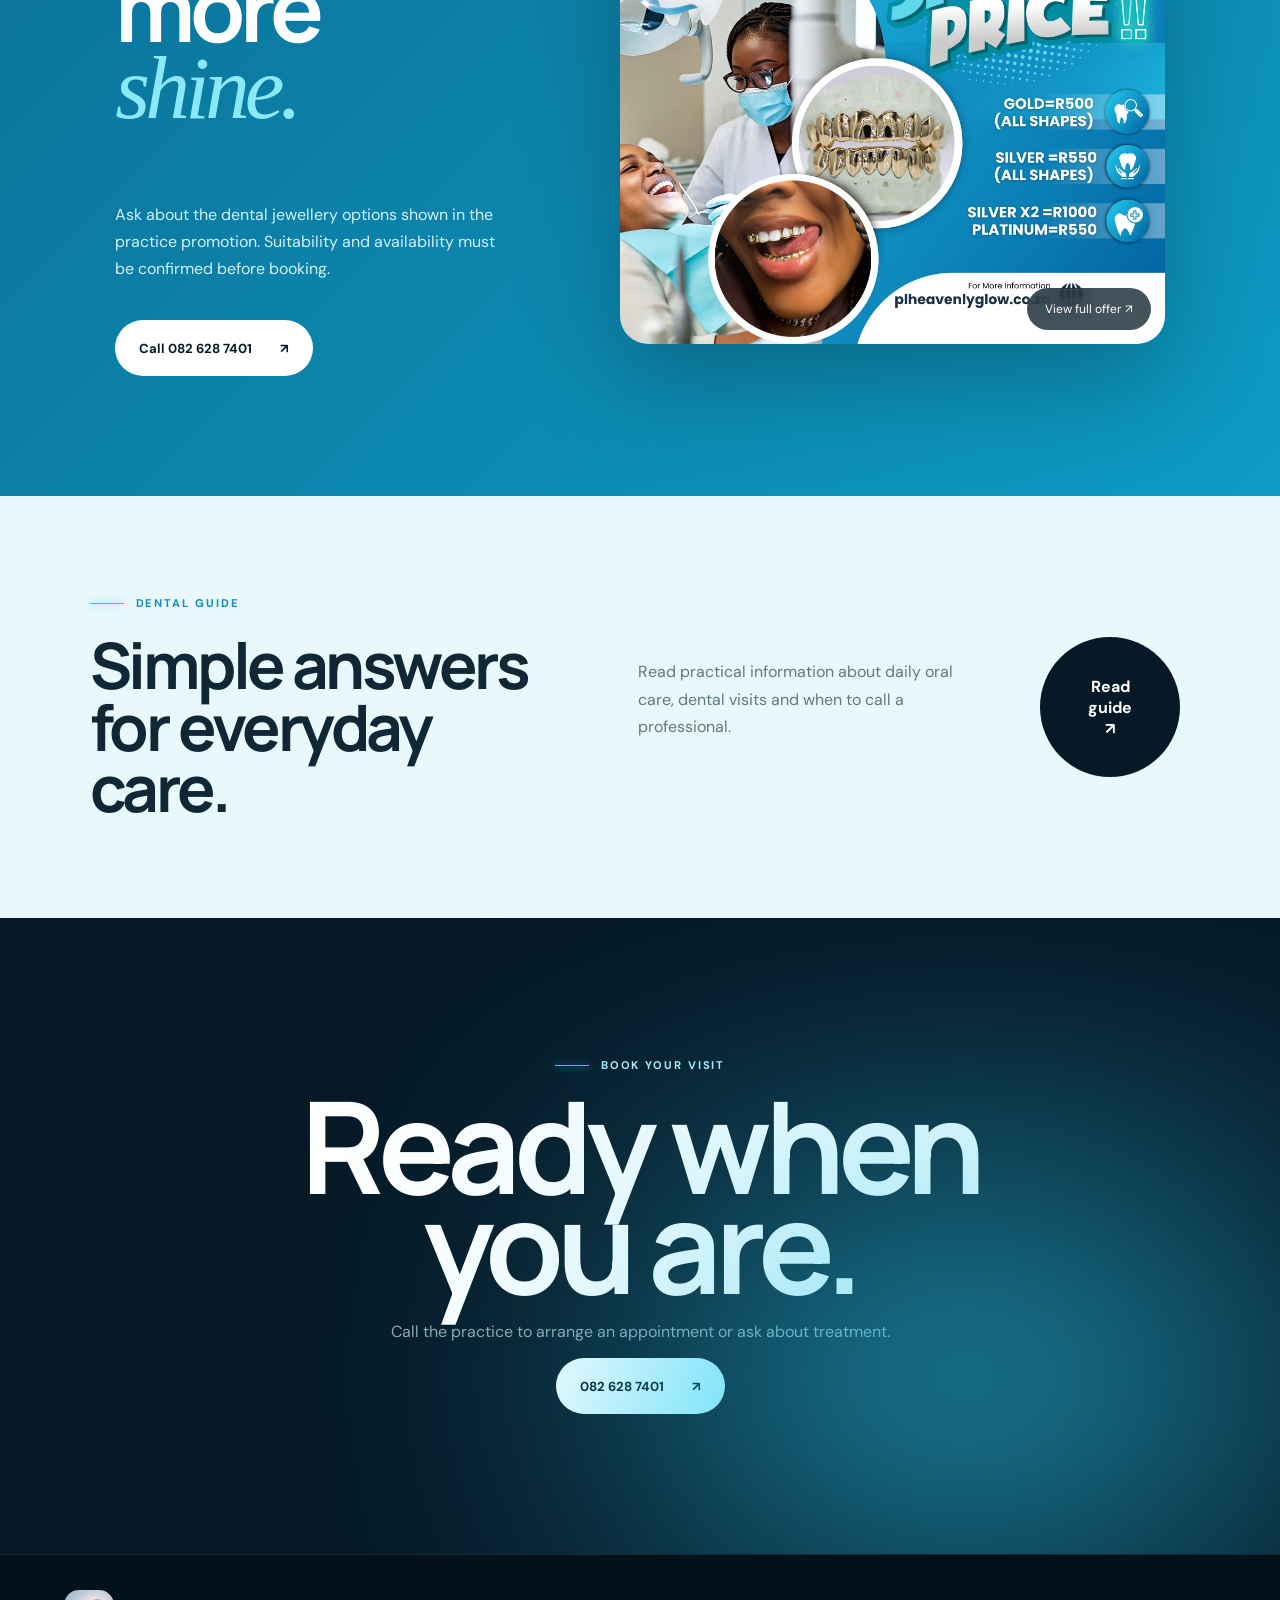
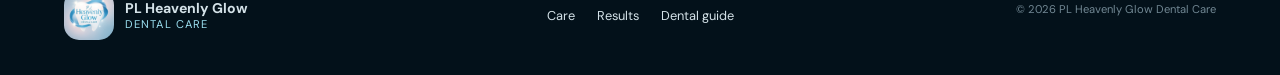
==== commit 7ee47bac: "changes" ====
--- a/index.html
+++ b/index.html
@@ -1,192 +1,11 @@
-<!doctype html>
-<html lang="en">
-<head>
-  <meta charset="UTF-8" />
-  <meta name="viewport" content="width=device-width, initial-scale=1.0" />
-  <meta name="theme-color" content="#f7f4f2" />
-  <title>PL Heavenly Glow Dental Care</title>
-  <meta name="description" content="PL Heavenly Glow Dental Care — modern dental care, restorative dentistry and confident smiles." />
-  <link rel="stylesheet" href="styles.css" />
-</head>
-<body>
-  <a class="skip-link" href="#main">Skip to content</a>
-
-  <header class="site-header" id="top">
-    <div class="container nav-wrap">
-      <a class="brand" href="#top" aria-label="PL Heavenly Glow Dental Care home">
-        <img src="assets/logo.png" alt="PL Heavenly Glow Dental Care logo" />
-        <div class="brand-text">
-          <strong>PL Heavenly Glow</strong>
-          <span>Dental Care</span>
-        </div>
-      </a>
-
-      <button class="menu-toggle" aria-label="Open navigation" aria-expanded="false">Menu</button>
-      <nav class="site-nav" aria-label="Main navigation">
-        <a class="active" href="#top">Home</a>
-        <a href="#about">About</a>
-        <a href="#services">Services</a>
-        <a href="#results">Results</a>
-        <a href="#special">Special</a>
-        <a href="#contact">Contact</a>
-        <a class="nav-cta" href="tel:+27826287401">Book an appointment</a>
-      </nav>
-    </div>
-  </header>
-
-  <main id="main">
-    <section class="hero">
-      <div class="container hero-grid">
-        <div class="hero-copy">
-          <p class="eyebrow"><span></span>PERSONAL DENTAL CARE + CONFIDENT SMILES</p>
-          <h1>Dental care that feels clear, calm and personal.</h1>
-          <p class="hero-lead">Professional dental care focused on healthy teeth, natural-looking results and a comfortable patient experience.</p>
-          <p class="prompt-label">WHAT DO YOU NEED?</p>
-          <div class="hero-actions">
-            <a class="button" href="tel:+27826287401">BOOK AN APPOINTMENT <b>→</b></a>
-            <a class="button button-secondary" href="#results">VIEW REAL RESULTS <b>→</b></a>
-          </div>
-          <a class="inline-link" href="#special">See our current dental jewellery special <span>→</span></a>
-        </div>
-
-        <div class="hero-card">
-          <img src="assets/smile-result.png" alt="Patient smile result at PL Heavenly Glow Dental Care" />
-          <div class="hero-card-copy">
-            <p class="card-kicker">REAL PATIENT CARE</p>
-            <h2>Natural-looking results. Thoughtful treatment.</h2>
-          </div>
-        </div>
-      </div>
-    </section>
-
-    <section class="section section-white" id="about">
-      <div class="container split-layout">
-        <div class="section-copy">
-          <p class="eyebrow"><span></span>ABOUT THE PRACTICE</p>
-          <h2>A straightforward approach to modern dentistry.</h2>
-          <p>PL Heavenly Glow Dental Care helps patients protect their oral health while feeling more confident about their smiles. Treatment is approached with clear communication, practical guidance and attention to both function and appearance.</p>
-          <a class="inline-link" href="tel:+27826287401">Talk to the practice <span>→</span></a>
-        </div>
-        <div class="feature-image">
-          <img src="assets/shade-match.png" alt="Dental shade matching during a cosmetic consultation" />
-        </div>
-      </div>
-    </section>
-
-    <section class="section section-tint" id="services">
-      <div class="container">
-        <div class="section-heading">
-          <div>
-            <p class="eyebrow"><span></span>SERVICES</p>
-            <h2>Focused care for healthier teeth and brighter smiles.</h2>
-          </div>
-          <p>Contact the practice to confirm the treatment best suited to your needs and receive current pricing.</p>
-        </div>
-
-        <div class="service-layout">
-          <div class="service-list">
-            <article class="service-row">
-              <span>01</span>
-              <div><h3>General dental care</h3><p>Routine check-ups, oral assessments, preventative care and treatment planning.</p></div>
-              <b>→</b>
-            </article>
-            <article class="service-row">
-              <span>02</span>
-              <div><h3>Restorative dentistry</h3><p>Care focused on restoring damaged teeth, function and a natural-looking smile.</p></div>
-              <b>→</b>
-            </article>
-            <article class="service-row">
-              <span>03</span>
-              <div><h3>Cosmetic smile care</h3><p>Aesthetic options, shade matching and smile-focused treatment guidance.</p></div>
-              <b>→</b>
-            </article>
-          </div>
-          <div class="service-image">
-            <img src="assets/dental-exam.png" alt="Dental examination" />
-          </div>
-        </div>
-      </div>
-    </section>
-
-    <section class="section section-white" id="results">
-      <div class="container">
-        <div class="section-heading results-heading">
-          <div>
-            <p class="eyebrow"><span></span>REAL PATIENT RESULTS</p>
-            <h2>See the difference treatment can make.</h2>
-          </div>
-          <p>Images supplied by the practice. Results vary from patient to patient and treatment depends on individual clinical needs.</p>
-        </div>
-
-        <div class="results-grid">
-          <figure class="result-card">
-            <div class="result-label">Before</div>
-            <img src="assets/case-before.png" alt="Patient teeth before restorative dental treatment" />
-          </figure>
-          <figure class="result-card">
-            <div class="result-label">After</div>
-            <img src="assets/case-after.png" alt="Patient teeth after restorative dental treatment" />
-          </figure>
-          <figure class="result-card result-wide">
-            <img src="assets/smile-result.png" alt="Completed smile result" />
-            <figcaption>
-              <p class="card-kicker">THE GLOW EFFECT</p>
-              <h3>Healthy function. Natural appearance. More confidence.</h3>
-            </figcaption>
-          </figure>
-        </div>
-      </div>
-    </section>
-
-    <section class="section section-tint" id="special">
-      <div class="container special-layout">
-        <div class="section-copy">
-          <p class="eyebrow"><span></span>CURRENT SPECIAL</p>
-          <h2>Dental jewellery, with current promotional pricing.</h2>
-          <p>The practice flyer advertises gold, silver and platinum options. Contact PL Heavenly Glow directly to confirm availability, suitability and current pricing before booking.</p>
-          <a class="button" href="tel:+27826287401">ENQUIRE NOW <b>→</b></a>
-        </div>
-        <a class="special-poster" href="assets/special-price.png" target="_blank" rel="noopener" aria-label="Open the special price poster full size">
-          <img src="assets/special-price.png" alt="PL Heavenly Glow Dental Care special price promotion" />
-        </a>
-      </div>
-    </section>
-
-    <section class="contact" id="contact">
-      <div class="container contact-grid">
-        <div>
-          <p class="eyebrow"><span></span>BOOK YOUR VISIT</p>
-          <h2>Ready to give your smile some attention?</h2>
-        </div>
-        <div class="contact-copy">
-          <p>Call the practice directly to make an appointment or ask about services and current specials.</p>
-          <a class="button" href="tel:+27826287401">082 628 7401 <b>→</b></a>
-        </div>
-      </div>
-    </section>
-  </main>
-
-  <footer class="site-footer">
-    <div class="container footer-grid">
-      <a class="brand footer-brand" href="#top">
-        <img src="assets/logo.png" alt="" />
-        <div class="brand-text"><strong>PL Heavenly Glow</strong><span>Dental Care</span></div>
-      </a>
-      <div class="footer-links">
-        <a href="#about">About</a>
-        <a href="#services">Services</a>
-        <a href="#results">Results</a>
-        <a href="#special">Special</a>
-      </div>
-      <div class="footer-contact">
-        <strong>Contact</strong>
-        <a href="tel:+27826287401">082 628 7401</a>
-        <a href="https://plheavenlyglow.co.za" target="_blank" rel="noopener">plheavenlyglow.co.za</a>
-      </div>
-    </div>
-    <div class="container footer-bottom">© <span id="year"></span> PL Heavenly Glow Dental Care. All rights reserved.</div>
-  </footer>
-
-  <script src="script.js"></script>
-</body>
-</html>
+<!doctype html><html lang="en"><head><meta charset="UTF-8"><meta name="viewport" content="width=device-width,initial-scale=1"><meta name="theme-color" content="#061927"><meta name="description" content="PL Heavenly Glow Dental Care. Personal dental care, restorative dentistry and confident smiles."><title>PL Heavenly Glow Dental Care</title><link rel="preconnect" href="https://fonts.googleapis.com"><link rel="preconnect" href="https://fonts.gstatic.com" crossorigin><link href="https://fonts.googleapis.com/css2?family=DM+Sans:wght@400;500;600;700&family=Manrope:wght@500;600;700&display=swap" rel="stylesheet"><link rel="stylesheet" href="styles.css"></head>
+<body><a class="skip-link" href="#main">Skip to content</a><div class="scroll-progress"></div><header class="site-header" id="top"><a class="brand" href="#top"><img src="assets/logo.png" alt="PL Heavenly Glow Dental Care"><span><b>PL Heavenly Glow</b><small>Dental Care</small></span></a><button class="menu-toggle" aria-expanded="false">Menu</button><nav class="site-nav"><a href="#care">Care</a><a href="#results">Results</a><a href="#special">Special</a><a href="dental-guide.html">Dental guide</a><a class="nav-call" href="tel:+27826287401">Book a visit <span>↗</span></a></nav></header>
+<main id="main"><section class="hero"><div class="aurora a1"></div><div class="aurora a2"></div><div class="hero-content"><p class="signal"><i></i> Personal dental care</p><h1>Your smile.<br><em>In a new light.</em></h1><p class="hero-lead">Clear advice, thoughtful treatment and care shaped around you.</p><div class="hero-actions"><a class="pill primary" href="tel:+27826287401">Book a visit <b>↗</b></a><a class="pill ghost" href="#results">See results</a></div><div class="trust-line"><span>General care</span><span>Restorative care</span><span>Smile care</span></div></div><div class="hero-visual"><div class="halo h1"></div><div class="halo h2"></div><figure class="smile-frame"><img src="assets/smile-result.png" alt="Patient smile result at PL Heavenly Glow Dental Care"><figcaption><b>Real patient result</b><span>Individual results vary</span></figcaption></figure><div class="float-card"><span>PL</span><p>Care that<br>feels personal.</p></div></div><a class="scroll-cue" href="#care">Explore <i></i></a></section>
+<section class="ticker"><div><span>Dental examinations</span><i>✦</i><span>Restorative care</span><i>✦</i><span>Smile care</span><i>✦</i><span>Dental jewellery</span><i>✦</i><span>Dental examinations</span><i>✦</i><span>Restorative care</span></div></section>
+<section class="care section" id="care"><div class="section-top"><p class="signal dark"><i></i> Care options</p><span>01 — 03</span></div><div class="care-intro"><h2>Good dentistry starts with listening.</h2><p>We begin with your concerns, examine your oral health and explain the next steps in plain language.</p></div><div class="care-grid"><article><span>01</span><div class="icon-orbit">○</div><h3>Check and protect</h3><p>Examinations, oral assessments and preventative guidance.</p><a href="tel:+27826287401">Ask about care ↗</a></article><article class="featured"><span>02</span><div class="icon-orbit">◇</div><h3>Repair and restore</h3><p>Treatment planning focused on comfort, function and a natural appearance.</p><a href="tel:+27826287401">Ask about treatment ↗</a></article><article><span>03</span><div class="icon-orbit">✦</div><h3>Shape your smile</h3><p>Smile-focused consultations, shade matching and aesthetic options.</p><a href="tel:+27826287401">Plan a consultation ↗</a></article></div></section>
+<section class="experience"><div class="experience-image"><img src="assets/dental-exam.png" alt="Dental examination in progress"><span class="scan-line"></span></div><div class="experience-copy"><p class="signal"><i></i> What to expect</p><h2>Calm care.<br>Clear next steps.</h2><ol><li><b>01</b><span><strong>Tell us what is bothering you</strong><small>Your visit begins with a conversation.</small></span></li><li><b>02</b><span><strong>Understand your options</strong><small>We explain the recommended care.</small></span></li><li><b>03</b><span><strong>Choose your next step</strong><small>Treatment depends on your clinical needs.</small></span></li></ol></div></section>
+<section class="results section" id="results"><div class="results-heading"><div><p class="signal dark"><i></i> Patient results</p><h2>A closer look<br>at the work.</h2></div><p>Images supplied by the practice. Treatment and results differ for every patient.</p></div><div class="comparison"><figure><img src="assets/case-before.png" alt="Teeth before restorative dental treatment"><figcaption>Before <span>01</span></figcaption></figure><div class="comparison-mark"><span>→</span><small>Move forward</small></div><figure><img src="assets/case-after.png" alt="Teeth after restorative dental treatment"><figcaption>After <span>02</span></figcaption></figure></div><div class="result-wide"><img src="assets/shade-match.png" alt="Dental shade matching"><div><p class="signal"><i></i> Detail matters</p><h3>Finding a shade that feels like you.</h3><p>Shade selection is one part of planning a natural-looking result.</p></div></div></section>
+<section class="special" id="special"><div class="special-copy"><p class="signal"><i></i> Current offer</p><h2>A little more<br><em>shine.</em></h2><p>Ask about the dental jewellery options shown in the practice promotion. Suitability and availability must be confirmed before booking.</p><a class="pill light" href="tel:+27826287401">Call 082 628 7401 <b>↗</b></a></div><a class="poster" href="assets/special-price.png" target="_blank" rel="noopener"><img src="assets/special-price.png" alt="PL Heavenly Glow dental jewellery special"><span>View full offer ↗</span></a></section>
+<section class="guide-promo"><div><p class="signal dark"><i></i> Dental guide</p><h2>Simple answers for everyday care.</h2></div><p>Read practical information about daily oral care, dental visits and when to call a professional.</p><a class="circle-link" href="dental-guide.html">Read<br>guide <b>↗</b></a></section>
+<section class="booking"><div class="booking-glow"></div><p class="signal"><i></i> Book your visit</p><h2>Ready when<br>you are.</h2><p>Call the practice to arrange an appointment or ask about treatment.</p><a class="pill primary" href="tel:+27826287401">082 628 7401 <b>↗</b></a></section></main>
+<footer><a class="brand" href="#top"><img src="assets/logo.png" alt=""><span><b>PL Heavenly Glow</b><small>Dental Care</small></span></a><div><a href="#care">Care</a><a href="#results">Results</a><a href="dental-guide.html">Dental guide</a></div><p>© <span id="year"></span> PL Heavenly Glow Dental Care</p></footer><script src="script.js"></script></body></html>
--- a/styles.css
+++ b/styles.css
@@ -1,162 +1,15 @@
-:root {
-  --accent: #2a9fc5;
-  --accent-dark: #177e9f;
-  --accent-soft: #dff4fa;
-  --ink: #2f3440;
-  --muted: #6c6d73;
-  --paper: #f7f4f2;
-  --white: #ffffff;
-  --line: #dedbd8;
-  --container: min(1360px, calc(100% - 3rem));
-}
+:root{--navy:#061927;--navy2:#092b40;--cyan:#28c7ed;--ice:#dff8ff;--blue:#118db8;--ink:#102735;--muted:#637783;--white:#fff;--line:#d9e8ed;--paper:#f4fafc;--progress:0%}*{box-sizing:border-box}html{scroll-behavior:smooth}body{margin:0;color:var(--ink);background:var(--paper);font-family:'DM Sans',sans-serif;overflow-x:hidden}h1,h2,h3,p{margin-top:0}h1,h2,h3{font-family:'Manrope',sans-serif;letter-spacing:-.055em}a{color:inherit;text-decoration:none}img{display:block;width:100%}button{font:inherit}.skip-link{position:fixed;top:-60px;left:10px;z-index:999;background:#fff;padding:10px}.skip-link:focus{top:10px}.scroll-progress{position:fixed;inset:0 auto auto 0;z-index:999;width:var(--progress);height:3px;background:linear-gradient(90deg,var(--cyan),#fff,var(--cyan));box-shadow:0 0 18px var(--cyan)}
+.site-header{position:fixed;top:18px;left:3vw;right:3vw;z-index:50;display:flex;align-items:center;justify-content:space-between;min-height:74px;padding:10px 12px 10px 18px;color:#fff;background:rgba(5,24,37,.55);border:1px solid rgba(255,255,255,.2);border-radius:22px;backdrop-filter:blur(22px) saturate(1.25);transition:.35s}.site-header.scrolled{top:8px;background:rgba(5,24,37,.88);box-shadow:0 18px 50px rgba(0,0,0,.2)}.brand{display:flex;align-items:center;gap:11px}.brand img{width:50px;height:50px;border-radius:15px;object-fit:cover}.brand span{display:grid}.brand b{font-size:.88rem}.brand small{color:#9adff0;font-size:.7rem;letter-spacing:.1em;text-transform:uppercase}.site-nav{display:flex;align-items:center;gap:28px;font-size:.82rem;font-weight:600}.site-nav>a:not(.nav-call){color:#d8e8ee;transition:.2s}.site-nav>a:hover{color:#fff}.nav-call{display:flex;align-items:center;gap:20px;padding:15px 18px;color:var(--navy);background:#fff;border-radius:14px}.nav-call span{color:var(--blue)}.menu-toggle{display:none;padding:12px 15px;color:white;background:transparent;border:1px solid rgba(255,255,255,.25);border-radius:12px}
+.hero{position:relative;min-height:100svh;display:grid;grid-template-columns:1.02fr .98fr;align-items:center;gap:5vw;padding:145px 7vw 80px;color:#fff;background:radial-gradient(circle at 74% 34%,#144e69 0,transparent 32%),linear-gradient(125deg,#04131f 0%,#08283b 55%,#061927 100%);overflow:hidden}.hero:before{content:'';position:absolute;inset:0;background-image:linear-gradient(rgba(255,255,255,.035) 1px,transparent 1px),linear-gradient(90deg,rgba(255,255,255,.035) 1px,transparent 1px);background-size:90px 90px;mask-image:linear-gradient(90deg,#000,transparent 90%)}.aurora{position:absolute;border-radius:50%;filter:blur(70px);opacity:.25;animation:drift 10s ease-in-out infinite alternate}.a1{width:480px;height:300px;right:10%;top:10%;background:var(--cyan)}.a2{width:300px;height:420px;left:-8%;bottom:-12%;background:#1279a9;animation-delay:-5s}.hero-content{position:relative;z-index:2;max-width:760px}.signal{display:flex;align-items:center;gap:12px;margin-bottom:24px;color:#aeeeff;font-size:.7rem;font-weight:700;letter-spacing:.17em;text-transform:uppercase}.signal i{width:34px;height:1px;background:var(--cyan);box-shadow:0 0 8px var(--cyan)}.signal.dark{color:var(--blue)}.hero h1{max-width:10ch;margin-bottom:26px;font-size:clamp(4.3rem,7.7vw,9rem);line-height:.86}.hero h1 em,.special h2 em{color:#8be8f8;font-family:Georgia,serif;font-weight:400}.hero-lead{max-width:49ch;color:#b8ccd5;font-size:1.08rem;line-height:1.7}.hero-actions{display:flex;gap:12px;margin-top:32px}.pill{display:inline-flex;align-items:center;justify-content:center;gap:28px;min-height:56px;padding:0 24px;border-radius:999px;font-size:.82rem;font-weight:700;transition:.3s}.primary{color:var(--navy);background:linear-gradient(120deg,#fff,#a9f1ff);box-shadow:0 0 0 0 rgba(40,199,237,.35)}.primary:hover{transform:translateY(-4px);box-shadow:0 12px 40px rgba(40,199,237,.28)}.ghost{color:#fff;border:1px solid rgba(255,255,255,.35)}.ghost:hover{background:rgba(255,255,255,.1)}.trust-line{display:flex;gap:26px;margin-top:58px;color:#7795a3;font-size:.72rem}.trust-line span:before{content:'•';margin-right:8px;color:var(--cyan)}.hero-visual{position:relative;z-index:2;display:grid;place-items:center;min-height:650px}.smile-frame{position:relative;width:min(470px,78vw);height:610px;margin:0;border-radius:240px 240px 30px 30px;overflow:hidden;box-shadow:0 50px 130px rgba(0,0,0,.45);transform:rotate(2deg);animation:float 6s ease-in-out infinite}.smile-frame img{height:100%;object-fit:cover;object-position:center}.smile-frame:after{content:'';position:absolute;inset:0;border:1px solid rgba(255,255,255,.35);border-radius:inherit}.smile-frame figcaption{position:absolute;right:18px;bottom:18px;left:18px;display:flex;justify-content:space-between;align-items:center;padding:16px;color:#fff;background:rgba(3,18,28,.5);border:1px solid rgba(255,255,255,.2);border-radius:14px;backdrop-filter:blur(16px)}.smile-frame figcaption b{font-size:.76rem}.smile-frame figcaption span{font-size:.65rem;color:#b9d6df}.halo{position:absolute;border:1px solid rgba(117,227,248,.35);border-radius:50%;animation:spin 18s linear infinite}.h1{width:580px;height:580px}.h2{width:710px;height:710px;animation-direction:reverse;animation-duration:26s}.halo:after{content:'';position:absolute;top:8%;left:16%;width:10px;height:10px;border-radius:50%;background:#fff;box-shadow:0 0 25px 10px var(--cyan)}.float-card{position:absolute;right:-1vw;top:16%;padding:22px 26px;background:rgba(255,255,255,.88);color:var(--navy);border-radius:20px;box-shadow:0 20px 70px rgba(0,0,0,.2);backdrop-filter:blur(16px);animation:float 5s ease-in-out infinite reverse}.float-card span{font-family:Georgia,serif;color:var(--blue);font-size:2rem}.float-card p{margin:8px 0 0;font-weight:700;line-height:1.3}.scroll-cue{position:absolute;left:7vw;bottom:28px;display:flex;align-items:center;gap:12px;color:#8099a5;font-size:.7rem;text-transform:uppercase;letter-spacing:.14em}.scroll-cue i{display:block;width:48px;height:1px;background:#547484}
+.ticker{overflow:hidden;padding:16px 0;color:var(--navy);background:var(--cyan)}.ticker div{display:flex;width:max-content;gap:35px;align-items:center;animation:ticker 25s linear infinite}.ticker span{font-family:'Manrope';font-size:.78rem;font-weight:700;text-transform:uppercase;letter-spacing:.11em}.ticker i{font-style:normal}.section{padding:120px 7vw}.section-top,.results-heading{display:flex;justify-content:space-between;align-items:start}.section-top>span{font-size:.72rem;color:var(--muted)}.care-intro{display:grid;grid-template-columns:1.2fr .6fr;gap:8vw;align-items:end;margin:20px 0 65px}.care-intro h2,.results-heading h2{max-width:12ch;margin:0;font-size:clamp(3rem,5.4vw,6rem);line-height:.95}.care-intro p,.results-heading>p{max-width:42ch;color:var(--muted);line-height:1.7}.care-grid{display:grid;grid-template-columns:repeat(3,1fr);gap:14px}.care-grid article{position:relative;min-height:430px;padding:30px;background:#fff;border:1px solid var(--line);border-radius:24px;transition:.45s cubic-bezier(.2,.8,.2,1);overflow:hidden}.care-grid article:hover{transform:translateY(-12px);box-shadow:0 30px 80px rgba(13,85,111,.12)}.care-grid article.featured{color:#fff;background:linear-gradient(145deg,#0b3650,#071b2a);border:0}.care-grid article>span{font-size:.7rem;color:var(--blue)}.icon-orbit{display:grid;width:110px;height:110px;margin:38px 0 55px;place-items:center;color:var(--blue);border:1px solid #bae5ef;border-radius:50%;font-size:2.2rem;transition:.5s}.care-grid article:hover .icon-orbit{transform:rotate(90deg);box-shadow:inset 0 0 30px rgba(40,199,237,.14),0 0 30px rgba(40,199,237,.15)}.care-grid h3{font-size:1.65rem}.care-grid p{min-height:58px;color:var(--muted);line-height:1.55}.featured p{color:#a9bdc7}.care-grid a{position:absolute;bottom:28px;color:var(--blue);font-size:.78rem;font-weight:700}.featured a{color:#77e7fb}
+.experience{display:grid;grid-template-columns:1fr 1fr;min-height:760px;background:var(--navy);color:#fff}.experience-image{position:relative;overflow:hidden}.experience-image img{height:100%;object-fit:cover;filter:saturate(.75) contrast(1.1)}.experience-image:after{content:'';position:absolute;inset:0;background:linear-gradient(90deg,transparent 65%,var(--navy))}.scan-line{position:absolute;z-index:2;left:0;right:0;top:15%;height:1px;background:var(--cyan);box-shadow:0 0 20px 5px var(--cyan);opacity:.55;animation:scan 5s ease-in-out infinite}.experience-copy{padding:110px 8vw}.experience-copy h2{font-size:clamp(3.3rem,5vw,6rem);line-height:.94}.experience-copy ol{list-style:none;padding:0;margin:55px 0 0}.experience-copy li{display:grid;grid-template-columns:45px 1fr;gap:20px;padding:22px 0;border-top:1px solid rgba(255,255,255,.13)}.experience-copy li b{color:var(--cyan);font-size:.72rem}.experience-copy li span{display:grid;gap:7px}.experience-copy li small{color:#829ca8}
+.results{background:#fff}.results-heading{align-items:end;margin-bottom:60px}.comparison{display:grid;grid-template-columns:1fr 100px 1fr;align-items:center}.comparison figure{position:relative;height:680px;margin:0;overflow:hidden;border-radius:25px}.comparison img{height:100%;object-fit:cover;transition:transform .8s}.comparison figure:hover img{transform:scale(1.04)}.comparison figcaption{position:absolute;inset:auto 16px 16px;display:flex;justify-content:space-between;padding:14px 18px;background:rgba(255,255,255,.86);border-radius:13px;backdrop-filter:blur(12px);font-weight:700}.comparison-mark{text-align:center}.comparison-mark span{display:grid;width:54px;height:54px;margin:auto;place-items:center;color:white;background:var(--blue);border-radius:50%}.comparison-mark small{display:block;margin-top:10px;color:var(--muted);font-size:.62rem}.result-wide{display:grid;grid-template-columns:1.15fr .85fr;margin-top:80px;background:var(--navy);color:#fff;border-radius:30px;overflow:hidden}.result-wide img{height:600px;object-fit:cover}.result-wide>div{display:flex;flex-direction:column;justify-content:center;padding:7vw}.result-wide h3{font-size:clamp(2.5rem,4vw,4.8rem);line-height:1}.result-wide p:last-child{color:#9db3bd;line-height:1.7}
+.special{display:grid;grid-template-columns:.85fr 1.15fr;gap:8vw;align-items:center;padding:120px 9vw;color:#fff;background:linear-gradient(135deg,#0b6f96,#0d9bc4);overflow:hidden}.special-copy h2{font-size:clamp(4rem,7vw,8rem);line-height:.85}.special-copy p:not(.signal){max-width:48ch;color:#d2f1f7;line-height:1.7}.pill.light{margin-top:22px;color:var(--navy);background:#fff}.poster{position:relative;display:block;transform:rotate(2deg);transition:.4s;box-shadow:0 40px 100px rgba(0,0,0,.25);border-radius:28px;overflow:hidden}.poster:hover{transform:rotate(0) scale(1.015)}.poster span{position:absolute;right:14px;bottom:14px;padding:13px 18px;background:rgba(5,24,37,.75);border-radius:30px;backdrop-filter:blur(12px);font-size:.75rem}.guide-promo{display:grid;grid-template-columns:1fr .7fr 150px;gap:5vw;align-items:center;padding:100px 7vw;background:#e8f8fb}.guide-promo h2{max-width:12ch;margin:0;font-size:clamp(2.8rem,5vw,5.5rem);line-height:.96}.guide-promo>p{color:var(--muted);line-height:1.7}.circle-link{display:grid;width:140px;height:140px;place-content:center;color:#fff;background:var(--navy);border-radius:50%;text-align:center;font-weight:700;transition:.3s}.circle-link:hover{transform:rotate(-8deg) scale(1.06);background:var(--blue)}.booking{position:relative;padding:140px 7vw;text-align:center;color:#fff;background:var(--navy);overflow:hidden}.booking .signal{justify-content:center}.booking h2{margin-bottom:25px;font-size:clamp(5rem,10vw,11rem);line-height:.78}.booking>p:not(.signal){color:#8fa8b3}.booking-glow{position:absolute;left:50%;top:50%;width:650px;height:280px;background:var(--cyan);border-radius:50%;filter:blur(150px);opacity:.14;transform:translate(-50%,-50%)}footer{display:grid;grid-template-columns:1fr auto 1fr;align-items:center;gap:30px;padding:35px 5vw;color:#d4e2e8;background:#03111a;border-top:1px solid rgba(255,255,255,.1)}footer>div{display:flex;gap:22px;font-size:.8rem}footer>p{text-align:right;color:#718793;font-size:.7rem}
+.reveal{opacity:0;transform:translateY(36px);transition:opacity .8s,transform .8s cubic-bezier(.2,.8,.2,1)}.reveal.visible{opacity:1;transform:none}@keyframes drift{to{transform:translate(60px,40px) scale(1.2)}}@keyframes spin{to{transform:rotate(360deg)}}@keyframes float{50%{transform:translateY(-15px) rotate(-1deg)}}@keyframes ticker{to{transform:translateX(-50%)}}@keyframes scan{50%{top:80%;opacity:.2}}
+@media(max-width:900px){.site-header{left:15px;right:15px}.menu-toggle{display:block}.site-nav{display:none;position:absolute;top:82px;left:0;right:0;flex-direction:column;align-items:stretch;padding:18px;background:rgba(5,24,37,.96);border-radius:18px}.site-nav.open{display:flex}.hero{grid-template-columns:1fr;padding-top:130px}.hero-visual{min-height:540px}.smile-frame{height:500px}.care-intro,.experience,.special,.result-wide{grid-template-columns:1fr}.care-grid{grid-template-columns:1fr}.care-grid article{min-height:360px}.experience-image{min-height:520px}.experience-image:after{background:linear-gradient(0deg,var(--navy),transparent 40%)}.comparison{grid-template-columns:1fr}.comparison-mark{padding:18px}.comparison figure{height:560px}.guide-promo{grid-template-columns:1fr}.circle-link{width:110px;height:110px}.results-heading{display:grid;gap:25px}footer{grid-template-columns:1fr;text-align:left}footer>p{text-align:left}}
+@media(max-width:560px){.site-header .brand span{display:none}.section{padding:80px 20px}.hero{padding-inline:20px}.hero h1{font-size:clamp(3.8rem,18vw,6rem)}.hero-actions{flex-direction:column}.trust-line{flex-wrap:wrap}.hero-visual{min-height:470px}.smile-frame{width:82vw;height:430px}.float-card{right:-10px}.h1{width:420px;height:420px}.h2{width:510px;height:510px}.care-intro{grid-template-columns:1fr}.experience-copy,.special{padding:80px 20px}.comparison figure{height:480px}.result-wide img{height:440px}.guide-promo,.booking{padding:85px 20px}.booking h2{font-size:4.6rem}footer{padding:30px 20px}}
+@media(prefers-reduced-motion:reduce){*,*:before,*:after{animation-duration:.01ms!important;animation-iteration-count:1!important;transition-duration:.01ms!important}.reveal{opacity:1;transform:none}}
 
-* { box-sizing: border-box; }
-html { scroll-behavior: smooth; }
-body {
-  margin: 0;
-  font-family: Inter, ui-sans-serif, system-ui, -apple-system, BlinkMacSystemFont, "Segoe UI", Arial, sans-serif;
-  color: var(--ink);
-  background: var(--paper);
-  -webkit-font-smoothing: antialiased;
-}
-img { display: block; max-width: 100%; }
-a { color: inherit; text-decoration: none; }
-button { font: inherit; }
-p, h1, h2, h3 { margin-top: 0; }
-p { color: var(--muted); line-height: 1.65; }
-h1, h2, h3 { letter-spacing: -0.045em; }
-.container { width: var(--container); margin-inline: auto; }
-.skip-link { position: fixed; top: -60px; left: 12px; background: white; padding: 10px 14px; z-index: 1000; }
-.skip-link:focus { top: 12px; }
-
-.site-header {
-  background: rgba(250, 248, 247, .96);
-  border-bottom: 1px solid var(--line);
-  position: sticky;
-  top: 0;
-  z-index: 50;
-  backdrop-filter: blur(14px);
-}
-.nav-wrap { min-height: 86px; display: flex; align-items: center; justify-content: space-between; gap: 28px; }
-.brand { display: inline-flex; align-items: center; gap: 12px; min-width: max-content; }
-.brand img { width: 48px; height: 48px; border-radius: 50%; object-fit: cover; }
-.brand-text strong { display: block; font-size: 1rem; }
-.brand-text span { display: block; margin-top: 2px; color: var(--accent-dark); font-size: .78rem; font-weight: 700; }
-.site-nav { display: flex; align-items: center; gap: 28px; font-size: .88rem; font-weight: 700; }
-.site-nav > a:not(.nav-cta) { padding: 34px 0 29px; border-bottom: 2px solid transparent; color: #626168; }
-.site-nav > a:hover, .site-nav > a.active { color: var(--ink); border-bottom-color: var(--accent); }
-.nav-cta { color: var(--accent-dark); font-size: .85rem; font-weight: 800; letter-spacing: .08em; text-transform: uppercase; }
-.menu-toggle { display: none; border: 1px solid var(--line); background: transparent; padding: 10px 14px; font-weight: 800; }
-
-.hero {
-  min-height: 750px;
-  display: flex;
-  align-items: center;
-  background:
-    radial-gradient(circle at 82% 30%, rgba(42,159,197,.16), transparent 28%),
-    linear-gradient(120deg, #f7f4f2 0%, #faf8f7 62%, #eaf7fb 100%);
-  border-bottom: 1px solid var(--line);
-}
-.hero-grid { display: grid; grid-template-columns: 1.18fr .72fr; gap: 90px; align-items: center; padding: 86px 0; }
-.hero-copy { max-width: 830px; }
-.eyebrow { font-size: .77rem; font-weight: 900; letter-spacing: .15em; color: var(--ink); margin-bottom: 26px; display: flex; align-items: center; gap: 12px; }
-.eyebrow span { width: 28px; height: 1px; background: var(--accent); display: inline-block; }
-h1 { font-size: clamp(4rem, 6.3vw, 7.25rem); line-height: .94; max-width: 10.5ch; margin-bottom: 28px; }
-.hero-lead { font-size: 1.22rem; max-width: 57ch; margin-bottom: 34px; }
-.prompt-label { font-size: .72rem; font-weight: 900; letter-spacing: .14em; color: var(--ink); margin-bottom: 12px; }
-.hero-actions { display: flex; gap: 14px; flex-wrap: wrap; }
-.button { min-height: 58px; display: inline-flex; align-items: center; justify-content: space-between; gap: 36px; padding: 0 26px; background: var(--accent); color: white; font-weight: 900; letter-spacing: .08em; font-size: .82rem; border: 1px solid var(--accent); transition: .2s ease; }
-.button:hover { background: var(--accent-dark); border-color: var(--accent-dark); transform: translateY(-1px); }
-.button-secondary { background: #d8eef5; color: var(--ink); border-color: #d8eef5; }
-.button-secondary:hover { background: #cce8f1; border-color: #cce8f1; }
-.inline-link { display: inline-flex; gap: 10px; align-items: center; margin-top: 24px; color: var(--accent-dark); font-weight: 800; border-bottom: 1px solid var(--accent); padding-bottom: 4px; }
-
-.hero-card { background: white; border: 1px solid var(--line); overflow: hidden; min-height: 510px; box-shadow: 0 25px 60px rgba(47,52,64,.08); }
-.hero-card img { width: 100%; height: 390px; object-fit: cover; }
-.hero-card-copy { padding: 28px 30px 30px; }
-.card-kicker { font-size: .72rem; font-weight: 900; letter-spacing: .12em; color: var(--accent-dark); margin-bottom: 10px; }
-.hero-card h2 { font-size: 1.45rem; line-height: 1.2; max-width: 18ch; margin-bottom: 0; }
-
-.section { padding: 110px 0; }
-.section-white { background: white; }
-.section-tint { background: #f3f0ee; }
-.split-layout, .special-layout { display: grid; grid-template-columns: .9fr 1.1fr; gap: 92px; align-items: center; }
-.section-copy h2, .section-heading h2, .contact h2 { font-size: clamp(2.8rem, 4.7vw, 5.2rem); line-height: .98; margin-bottom: 26px; max-width: 10.8ch; }
-.section-copy > p:not(.eyebrow) { font-size: 1.05rem; max-width: 58ch; }
-.feature-image img { width: 100%; height: 590px; object-fit: cover; }
-
-.section-heading { display: grid; grid-template-columns: 1.1fr .7fr; gap: 72px; align-items: end; margin-bottom: 56px; }
-.section-heading > p { max-width: 46ch; margin-bottom: 6px; }
-.service-layout { display: grid; grid-template-columns: 1.1fr .72fr; gap: 44px; align-items: stretch; }
-.service-list { border-top: 1px solid var(--line); }
-.service-row { display: grid; grid-template-columns: 54px 1fr 30px; gap: 20px; align-items: start; padding: 28px 0; border-bottom: 1px solid var(--line); }
-.service-row > span { color: var(--accent-dark); font-size: .78rem; font-weight: 900; }
-.service-row h3 { font-size: 1.5rem; margin-bottom: 8px; }
-.service-row p { margin-bottom: 0; max-width: 55ch; }
-.service-row > b { font-size: 1.35rem; font-weight: 500; }
-.service-image img { width: 100%; height: 100%; min-height: 480px; object-fit: cover; }
-
-.results-grid { display: grid; grid-template-columns: 1fr 1fr; gap: 18px; }
-.result-card { margin: 0; position: relative; background: #eef2f3; overflow: hidden; }
-.result-card img { width: 100%; height: 520px; object-fit: cover; }
-.result-label { position: absolute; top: 18px; left: 18px; background: white; padding: 8px 12px; font-size: .72rem; font-weight: 900; letter-spacing: .08em; text-transform: uppercase; }
-.result-wide { grid-column: 1 / -1; display: grid; grid-template-columns: 1.05fr .95fr; min-height: 370px; }
-.result-wide img { height: 370px; }
-.result-wide figcaption { padding: 48px; display: flex; flex-direction: column; justify-content: center; background: #f0f7f9; }
-.result-wide h3 { font-size: clamp(2rem, 3vw, 3.4rem); line-height: 1.03; max-width: 13ch; margin: 0; }
-
-.special-poster { background: white; border: 1px solid var(--line); box-shadow: 0 22px 55px rgba(47,52,64,.08); }
-.special-poster img { width: 100%; height: auto; }
-
-.contact { background: var(--paper); border-top: 1px solid var(--line); padding: 95px 0; }
-.contact-grid { display: grid; grid-template-columns: 1fr .7fr; gap: 90px; align-items: end; }
-.contact-copy p { font-size: 1.05rem; max-width: 46ch; margin-bottom: 26px; }
-
-.site-footer { background: #292d35; color: white; padding: 52px 0 28px; }
-.footer-grid { display: grid; grid-template-columns: 1.3fr .6fr .7fr; gap: 40px; }
-.footer-brand .brand-text span { color: #9adcef; }
-.footer-links a, .footer-contact a { display: block; color: #d4d7dc; margin-bottom: 10px; font-size: .9rem; }
-.footer-contact strong { display: block; margin-bottom: 10px; }
-.footer-bottom { border-top: 1px solid rgba(255,255,255,.12); color: #aeb3bb; font-size: .8rem; margin-top: 34px; padding-top: 22px; }
-
-@media (max-width: 1100px) {
-  .site-nav { gap: 18px; }
-  .hero-grid { gap: 45px; grid-template-columns: 1fr .8fr; }
-  .split-layout, .special-layout { gap: 48px; }
-}
-
-@media (max-width: 860px) {
-  :root { --container: min(100% - 2rem, 760px); }
-  .menu-toggle { display: inline-flex; }
-  .site-nav { display: none; position: absolute; left: 1rem; right: 1rem; top: calc(100% + 8px); flex-direction: column; align-items: stretch; gap: 0; padding: 16px; background: white; border: 1px solid var(--line); box-shadow: 0 22px 50px rgba(47,52,64,.12); }
-  .site-nav.open { display: flex; }
-  .site-nav > a:not(.nav-cta) { padding: 12px 2px; border-bottom: 1px solid var(--line); }
-  .nav-cta { padding: 14px 2px 4px; }
-  .hero { min-height: 0; }
-  .hero-grid, .split-layout, .special-layout, .contact-grid { grid-template-columns: 1fr; }
-  .hero-grid { padding: 64px 0; }
-  .hero-card { max-width: 620px; }
-  .section-heading { grid-template-columns: 1fr; gap: 14px; }
-  .service-layout { grid-template-columns: 1fr; }
-  .service-image img { min-height: 380px; max-height: 520px; }
-  .results-grid { grid-template-columns: 1fr; }
-  .result-wide { grid-column: auto; grid-template-columns: 1fr; }
-  .result-wide img { height: 420px; }
-  .section { padding: 82px 0; }
-  .feature-image img { height: 500px; }
-}
-
-@media (max-width: 560px) {
-  :root { --container: calc(100% - 1.5rem); }
-  .brand-text { display: none; }
-  .nav-wrap { min-height: 72px; }
-  .brand img { width: 46px; height: 46px; }
-  h1 { font-size: clamp(3.2rem, 15vw, 5rem); }
-  .hero-actions { flex-direction: column; }
-  .button { width: 100%; }
-  .hero-card img { height: 310px; }
-  .section-copy h2, .section-heading h2, .contact h2 { font-size: clamp(2.5rem, 12vw, 3.8rem); }
-  .feature-image img, .result-card img, .result-wide img { height: 400px; }
-  .result-wide figcaption { padding: 30px; }
-  .footer-grid { grid-template-columns: 1fr; }
-}
+/* Dental guide */
+.smile-frame img{transform:rotate(90deg) scale(1.28)}
+.guide-page{background:#fff}.guide-page .site-header{position:sticky;top:0;left:auto;right:auto;border-radius:0;padding-inline:7vw;background:rgba(5,24,37,.94)}.guide-hero{min-height:720px;display:flex;align-items:center;padding:120px 7vw 80px;background:radial-gradient(circle at 78% 25%,rgba(40,199,237,.25),transparent 25%),linear-gradient(135deg,#edfaff,#fff);overflow:hidden}.guide-hero-grid{width:100%;display:grid;grid-template-columns:1fr .55fr;align-items:center;gap:8vw}.guide-hero h1{max-width:10ch;font-size:clamp(4rem,7vw,8rem);line-height:.88}.guide-hero .hero-lead{color:var(--muted)}.guide-tooth{position:relative;display:grid;width:min(390px,80vw);aspect-ratio:.82;place-content:center;color:var(--blue);background:rgba(255,255,255,.8);border:1px solid #fff;border-radius:48% 48% 42% 42%/38% 38% 62% 62%;box-shadow:inset 0 -40px 80px rgba(40,199,237,.14),0 35px 100px rgba(16,105,133,.18);animation:float 5s ease-in-out infinite}.guide-tooth>span{position:absolute;top:35px;left:35px;font-size:.7rem}.guide-tooth strong{font-size:3rem}.guide-tooth i{position:absolute;top:18%;right:17%;width:12px;height:12px;background:#fff;border-radius:50%;box-shadow:0 0 24px 10px var(--cyan)}.guide-layout{display:grid;grid-template-columns:230px 1fr;gap:8vw;max-width:1200px;margin:auto}.guide-index{position:sticky;top:120px;align-self:start;padding:25px;border:1px solid var(--line);border-radius:18px}.guide-index p{font-size:.72rem;font-weight:700;text-transform:uppercase}.guide-index a{display:block;padding:9px 0;color:var(--blue)}.guide-content article{position:relative;padding:0 0 70px 70px;border-left:1px solid #b6e5ef}.guide-content article>span{position:absolute;left:-20px;top:0;display:grid;width:40px;height:40px;place-items:center;color:#fff;background:var(--blue);border-radius:50%;font-size:.7rem}.guide-content h2{font-size:clamp(2.4rem,4vw,4.5rem)}.guide-content p{max-width:60ch;color:var(--muted);line-height:1.75}.guide-note{padding:28px;background:var(--ice);border-radius:18px}.guide-page .contact{padding:100px 7vw;background:var(--navy);color:#fff}.contact-grid{display:grid;grid-template-columns:1fr .7fr;gap:7vw;align-items:center}.contact-grid h2{font-size:clamp(3rem,5vw,6rem)}.contact-copy p{color:#9eb5c0}.guide-page footer{display:block}.guide-page .footer-bottom{text-align:center;color:#718793}@media(max-width:800px){.guide-hero-grid,.guide-layout,.contact-grid{grid-template-columns:1fr}.guide-index{position:static}.guide-page .site-header .nav-cta{display:block}}
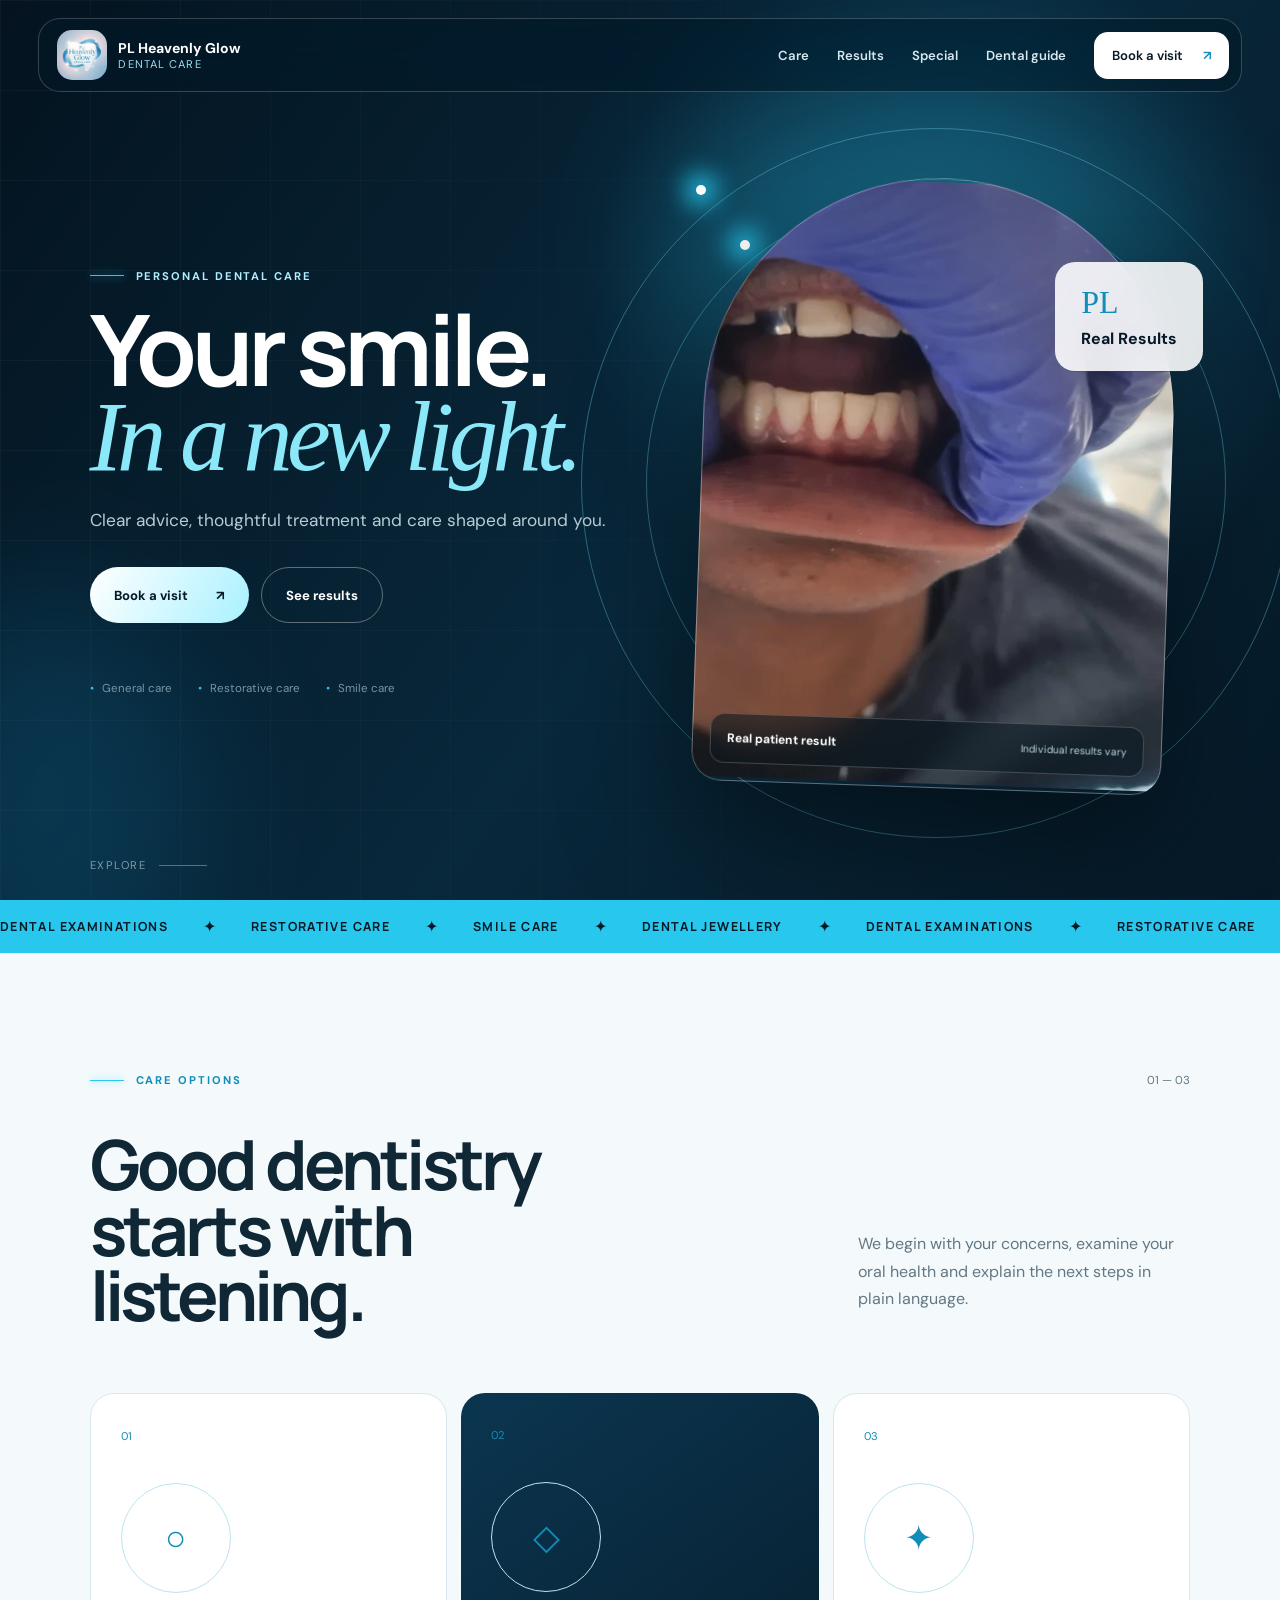
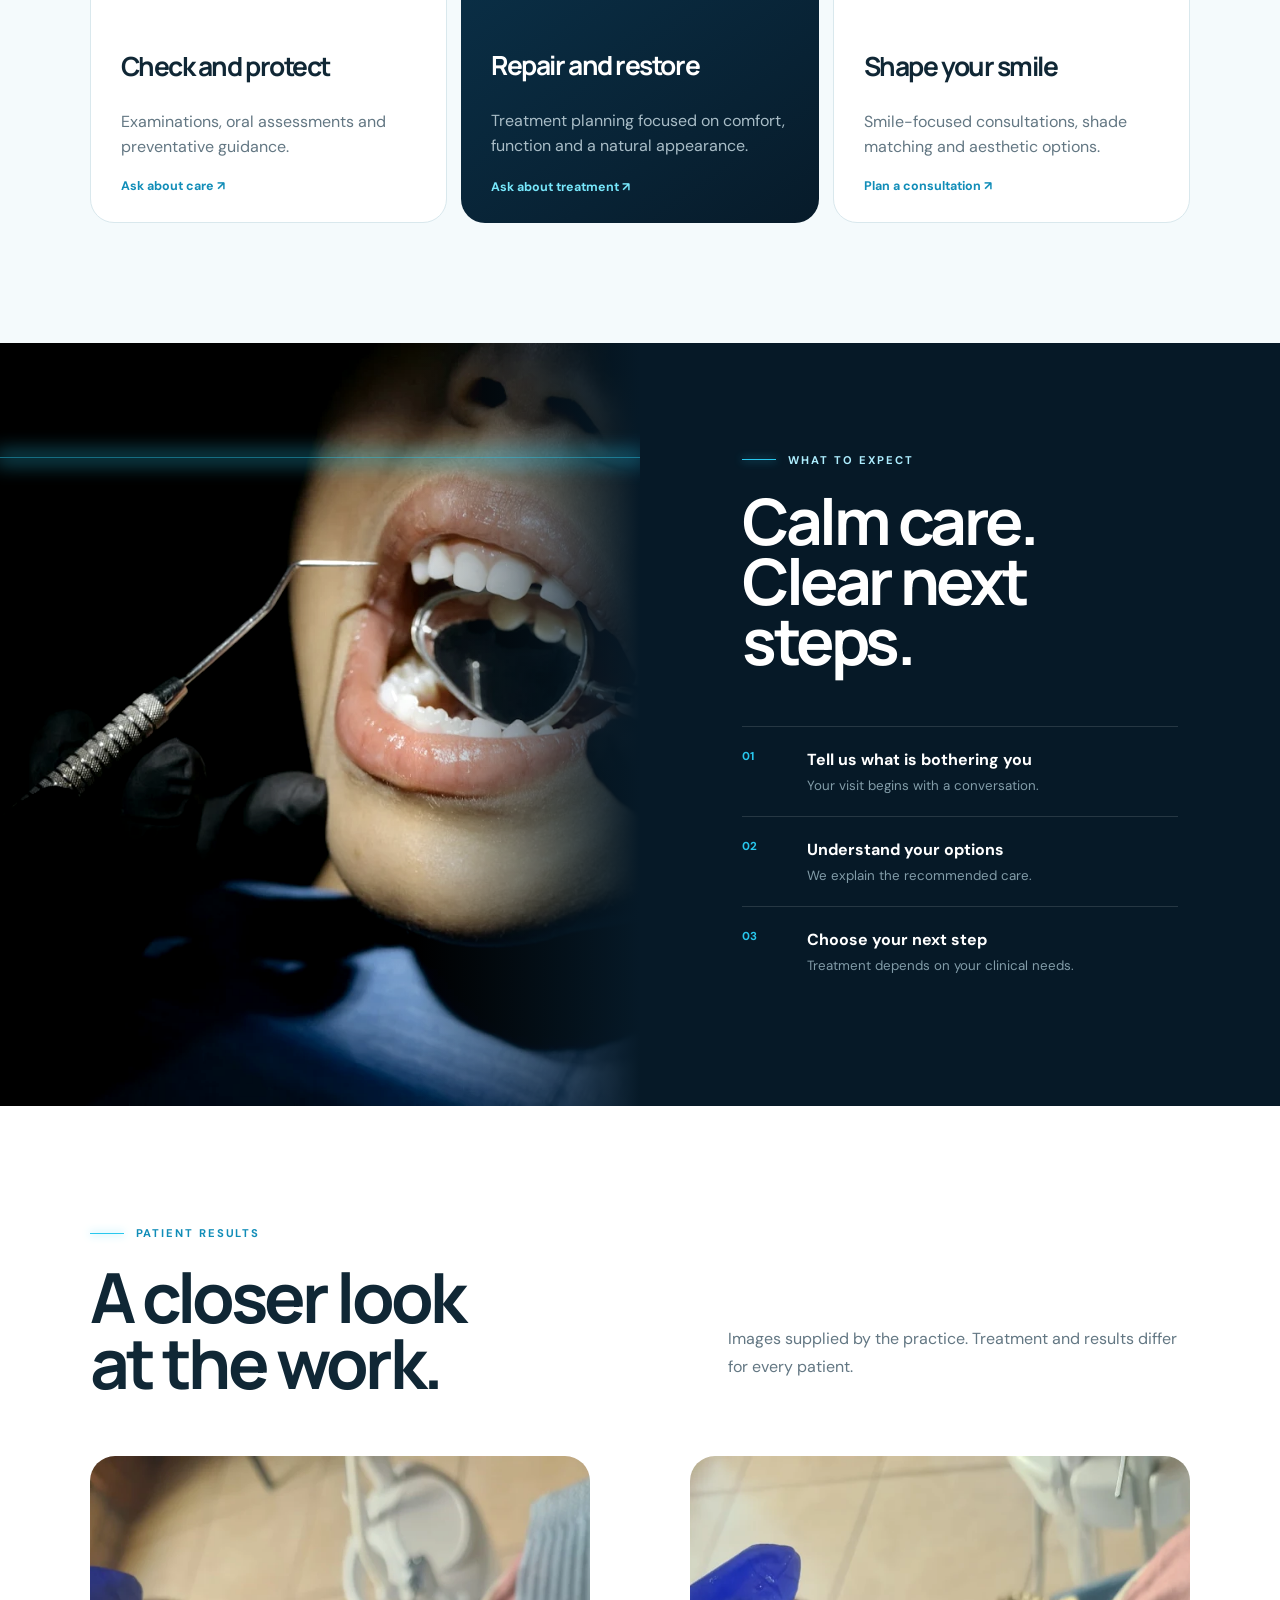
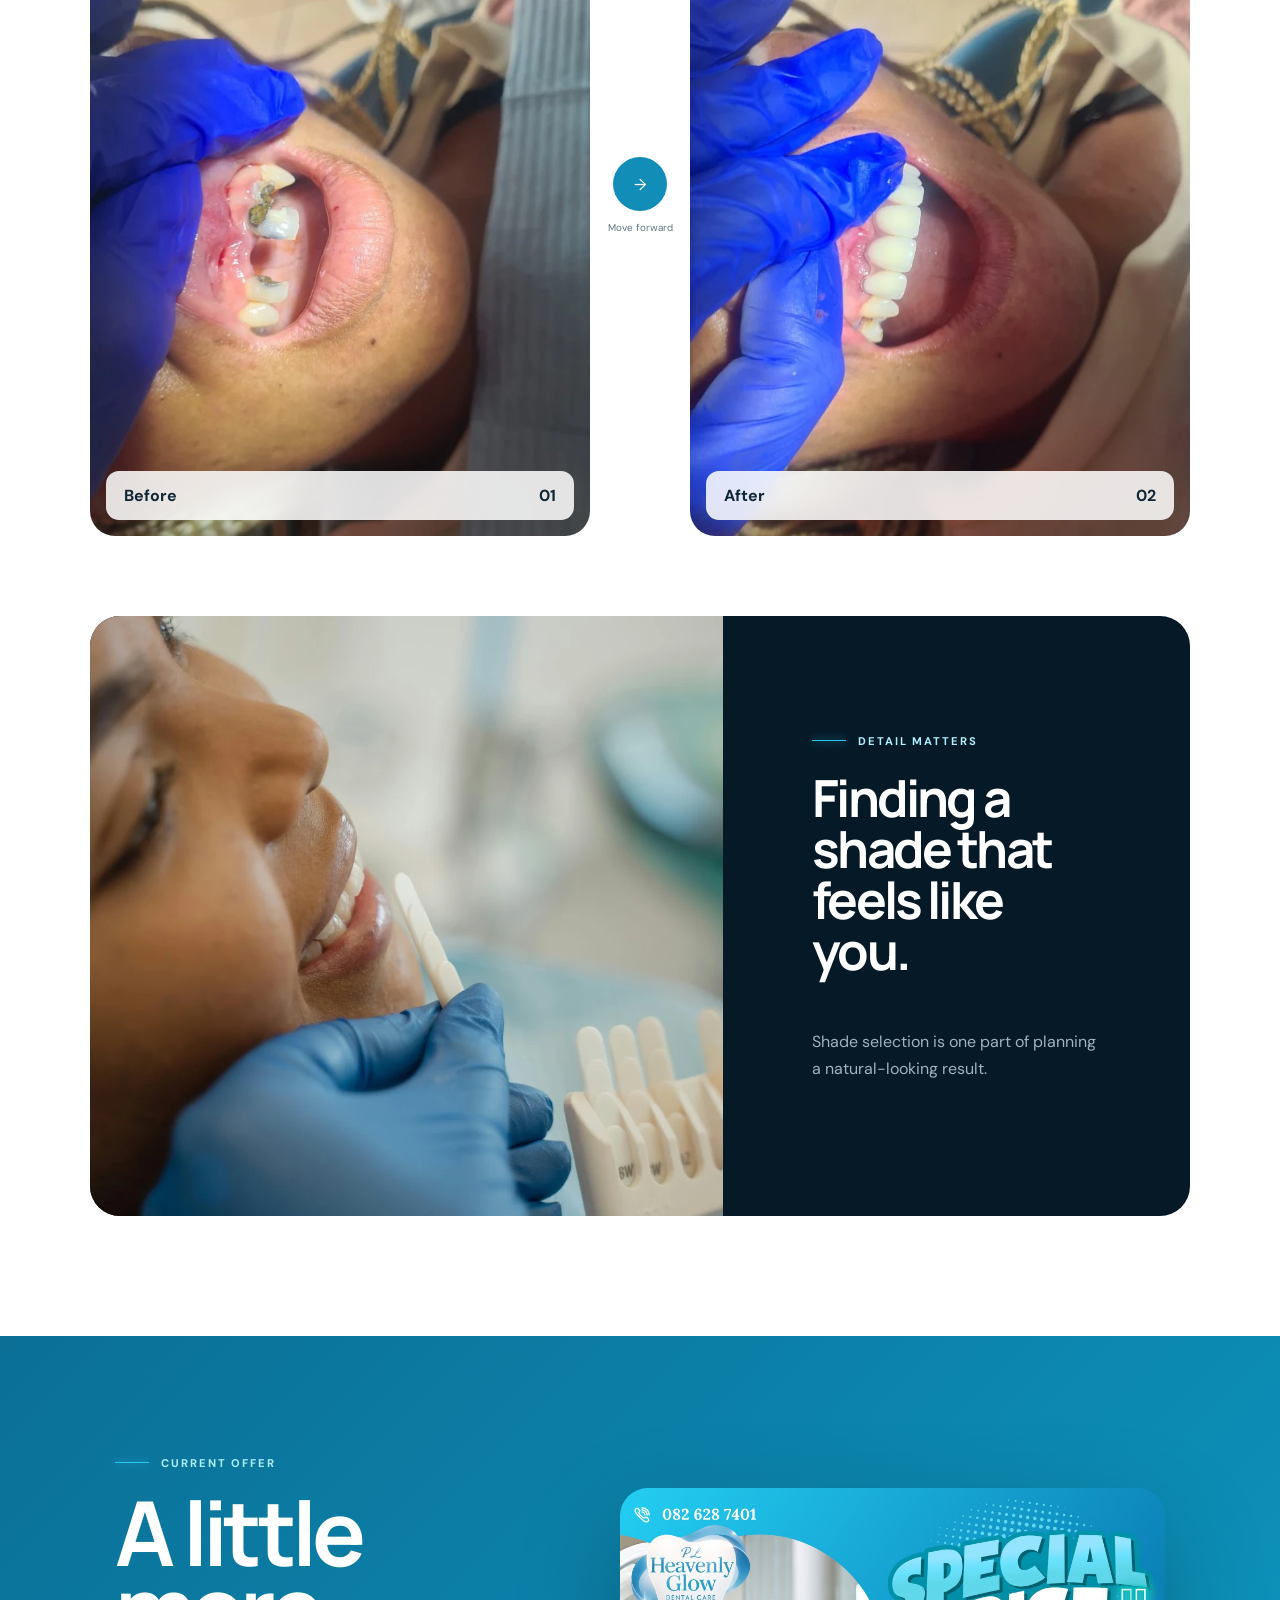
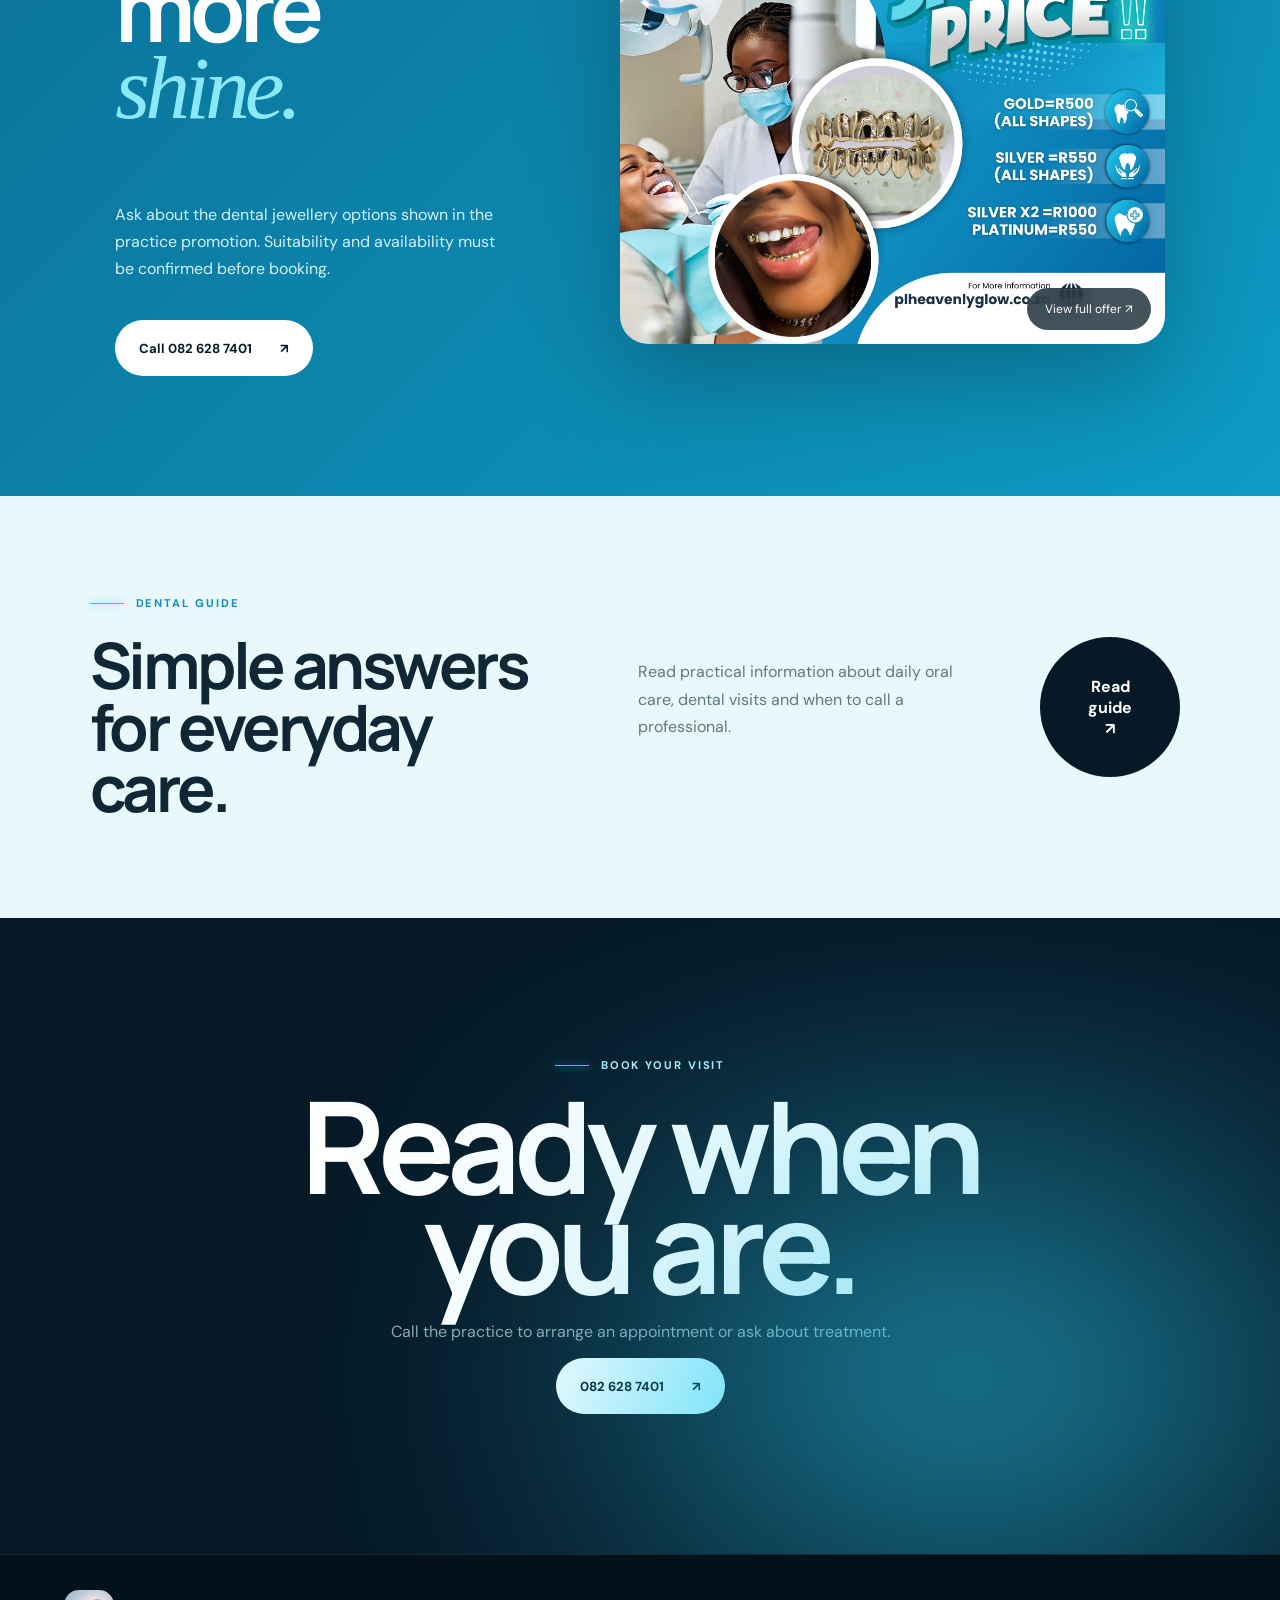
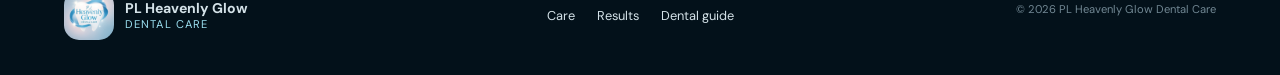
==== commit 1570cf23: "changes" ====
--- a/index.html
+++ b/index.html
@@ -1,6 +1,6 @@
 <!doctype html><html lang="en"><head><meta charset="UTF-8"><meta name="viewport" content="width=device-width,initial-scale=1"><meta name="theme-color" content="#061927"><meta name="description" content="PL Heavenly Glow Dental Care. Personal dental care, restorative dentistry and confident smiles."><title>PL Heavenly Glow Dental Care</title><link rel="preconnect" href="https://fonts.googleapis.com"><link rel="preconnect" href="https://fonts.gstatic.com" crossorigin><link href="https://fonts.googleapis.com/css2?family=DM+Sans:wght@400;500;600;700&family=Manrope:wght@500;600;700&display=swap" rel="stylesheet"><link rel="stylesheet" href="styles.css"></head>
 <body><a class="skip-link" href="#main">Skip to content</a><div class="scroll-progress"></div><header class="site-header" id="top"><a class="brand" href="#top"><img src="assets/logo.png" alt="PL Heavenly Glow Dental Care"><span><b>PL Heavenly Glow</b><small>Dental Care</small></span></a><button class="menu-toggle" aria-expanded="false">Menu</button><nav class="site-nav"><a href="#care">Care</a><a href="#results">Results</a><a href="#special">Special</a><a href="dental-guide.html">Dental guide</a><a class="nav-call" href="tel:+27826287401">Book a visit <span>↗</span></a></nav></header>
-<main id="main"><section class="hero"><div class="aurora a1"></div><div class="aurora a2"></div><div class="hero-content"><p class="signal"><i></i> Personal dental care</p><h1>Your smile.<br><em>In a new light.</em></h1><p class="hero-lead">Clear advice, thoughtful treatment and care shaped around you.</p><div class="hero-actions"><a class="pill primary" href="tel:+27826287401">Book a visit <b>↗</b></a><a class="pill ghost" href="#results">See results</a></div><div class="trust-line"><span>General care</span><span>Restorative care</span><span>Smile care</span></div></div><div class="hero-visual"><div class="halo h1"></div><div class="halo h2"></div><figure class="smile-frame"><img src="assets/smile-result.png" alt="Patient smile result at PL Heavenly Glow Dental Care"><figcaption><b>Real patient result</b><span>Individual results vary</span></figcaption></figure><div class="float-card"><span>PL</span><p>Care that<br>feels personal.</p></div></div><a class="scroll-cue" href="#care">Explore <i></i></a></section>
+<main id="main"><section class="hero"><div class="aurora a1"></div><div class="aurora a2"></div><div class="hero-content"><p class="signal"><i></i> Personal dental care</p><h1>Your smile.<br><em>In a new light.</em></h1><p class="hero-lead">Clear advice, thoughtful treatment and care shaped around you.</p><div class="hero-actions"><a class="pill primary" href="tel:+27826287401">Book a visit <b>↗</b></a><a class="pill ghost" href="#results">See results</a></div><div class="trust-line"><span>General care</span><span>Restorative care</span><span>Smile care</span></div></div><div class="hero-visual"><div class="halo h1"></div><div class="halo h2"></div><figure class="smile-frame"><img src="assets/smile-result.png" alt="Patient smile result at PL Heavenly Glow Dental Care"><figcaption><b>Real patient result</b><span>Individual results vary</span></figcaption></figure><div class="float-card"><span>PL</span><p>Real Results<br></p></div></div><a class="scroll-cue" href="#care">Explore <i></i></a></section>
 <section class="ticker"><div><span>Dental examinations</span><i>✦</i><span>Restorative care</span><i>✦</i><span>Smile care</span><i>✦</i><span>Dental jewellery</span><i>✦</i><span>Dental examinations</span><i>✦</i><span>Restorative care</span></div></section>
 <section class="care section" id="care"><div class="section-top"><p class="signal dark"><i></i> Care options</p><span>01 — 03</span></div><div class="care-intro"><h2>Good dentistry starts with listening.</h2><p>We begin with your concerns, examine your oral health and explain the next steps in plain language.</p></div><div class="care-grid"><article><span>01</span><div class="icon-orbit">○</div><h3>Check and protect</h3><p>Examinations, oral assessments and preventative guidance.</p><a href="tel:+27826287401">Ask about care ↗</a></article><article class="featured"><span>02</span><div class="icon-orbit">◇</div><h3>Repair and restore</h3><p>Treatment planning focused on comfort, function and a natural appearance.</p><a href="tel:+27826287401">Ask about treatment ↗</a></article><article><span>03</span><div class="icon-orbit">✦</div><h3>Shape your smile</h3><p>Smile-focused consultations, shade matching and aesthetic options.</p><a href="tel:+27826287401">Plan a consultation ↗</a></article></div></section>
 <section class="experience"><div class="experience-image"><img src="assets/dental-exam.png" alt="Dental examination in progress"><span class="scan-line"></span></div><div class="experience-copy"><p class="signal"><i></i> What to expect</p><h2>Calm care.<br>Clear next steps.</h2><ol><li><b>01</b><span><strong>Tell us what is bothering you</strong><small>Your visit begins with a conversation.</small></span></li><li><b>02</b><span><strong>Understand your options</strong><small>We explain the recommended care.</small></span></li><li><b>03</b><span><strong>Choose your next step</strong><small>Treatment depends on your clinical needs.</small></span></li></ol></div></section>
